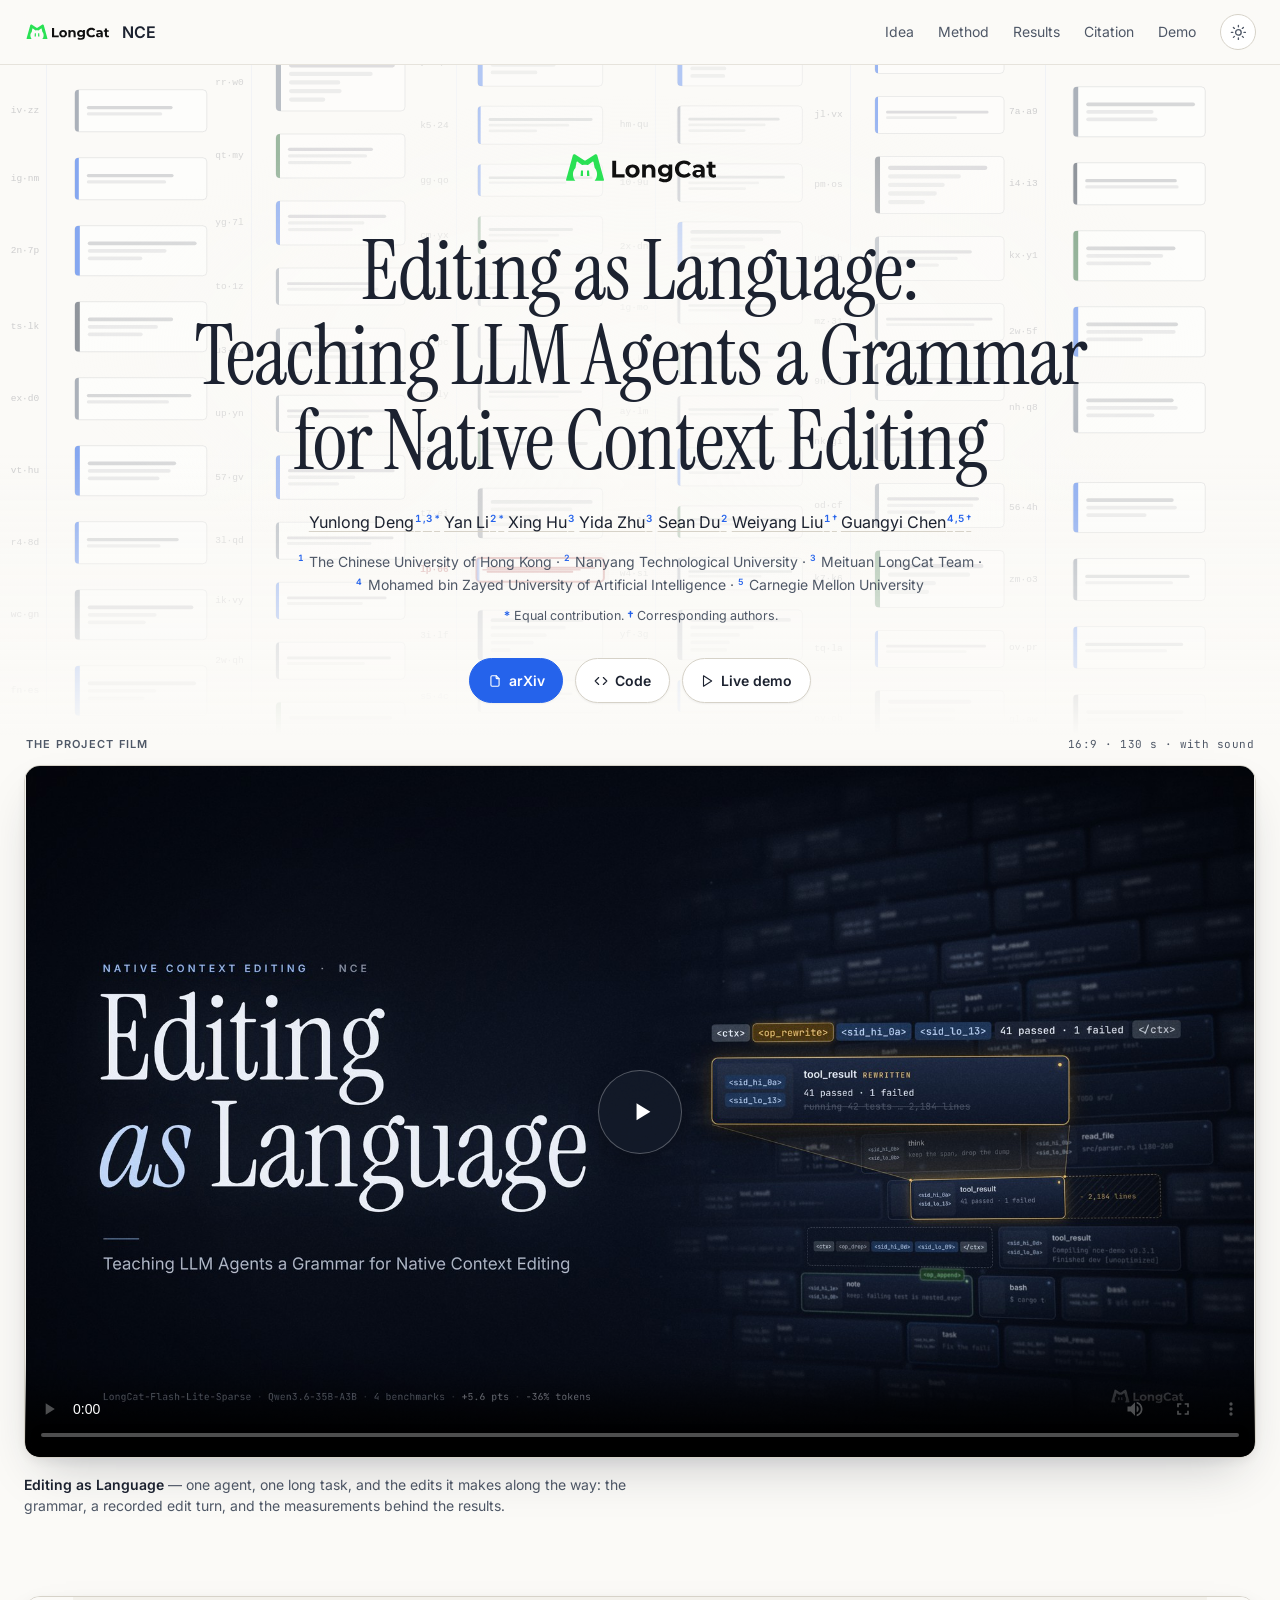
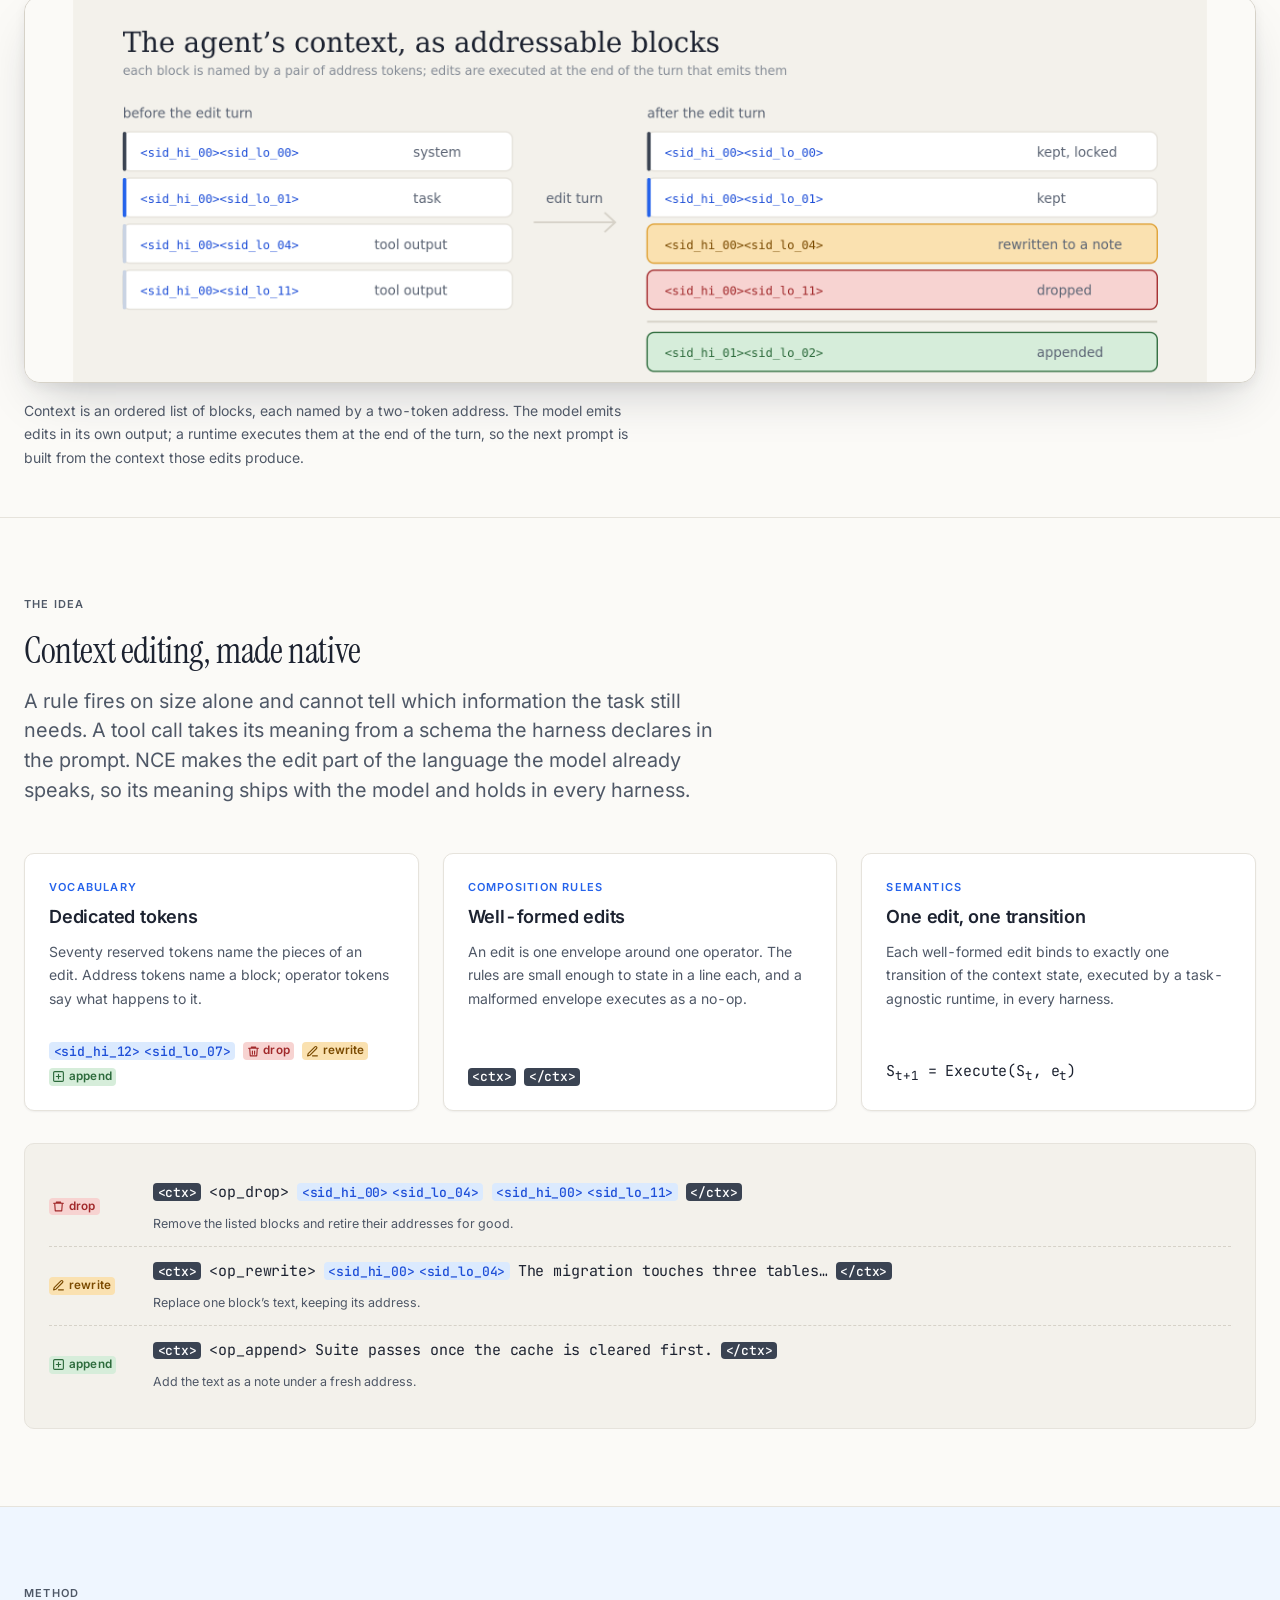
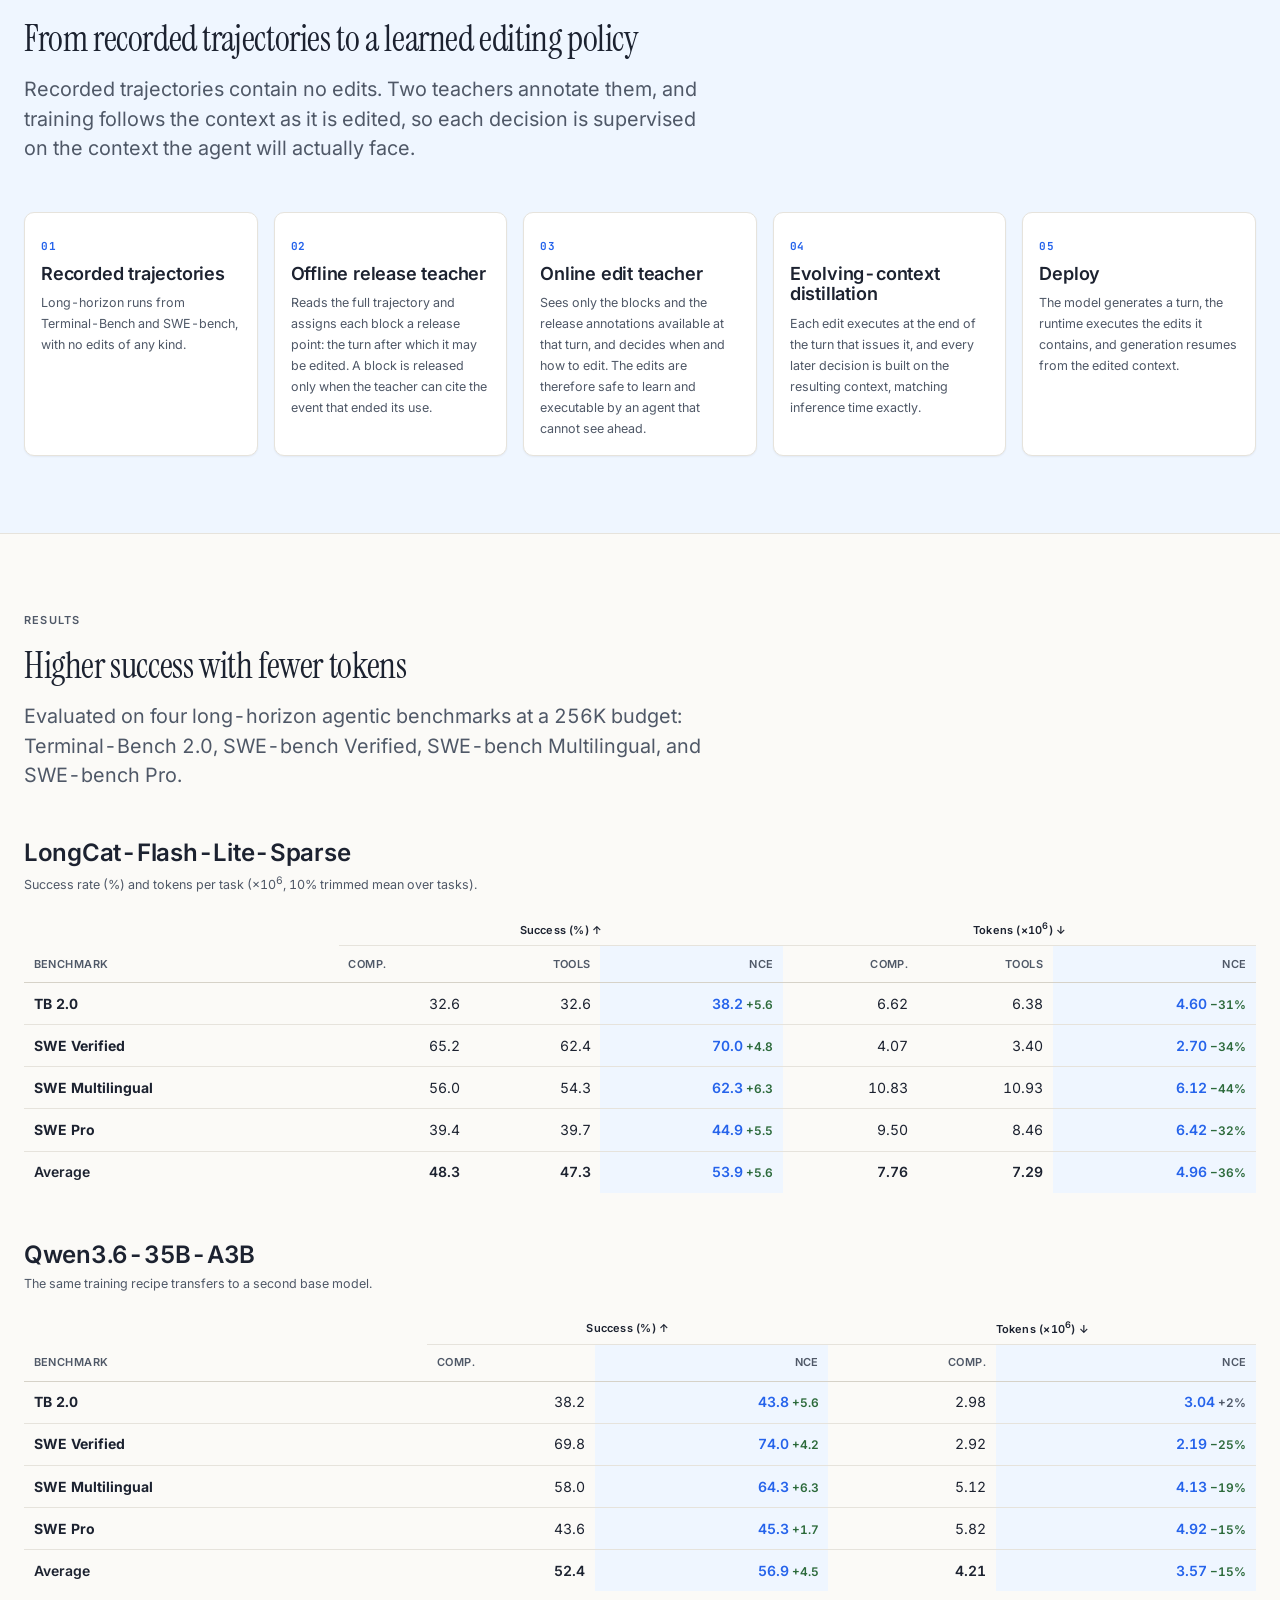
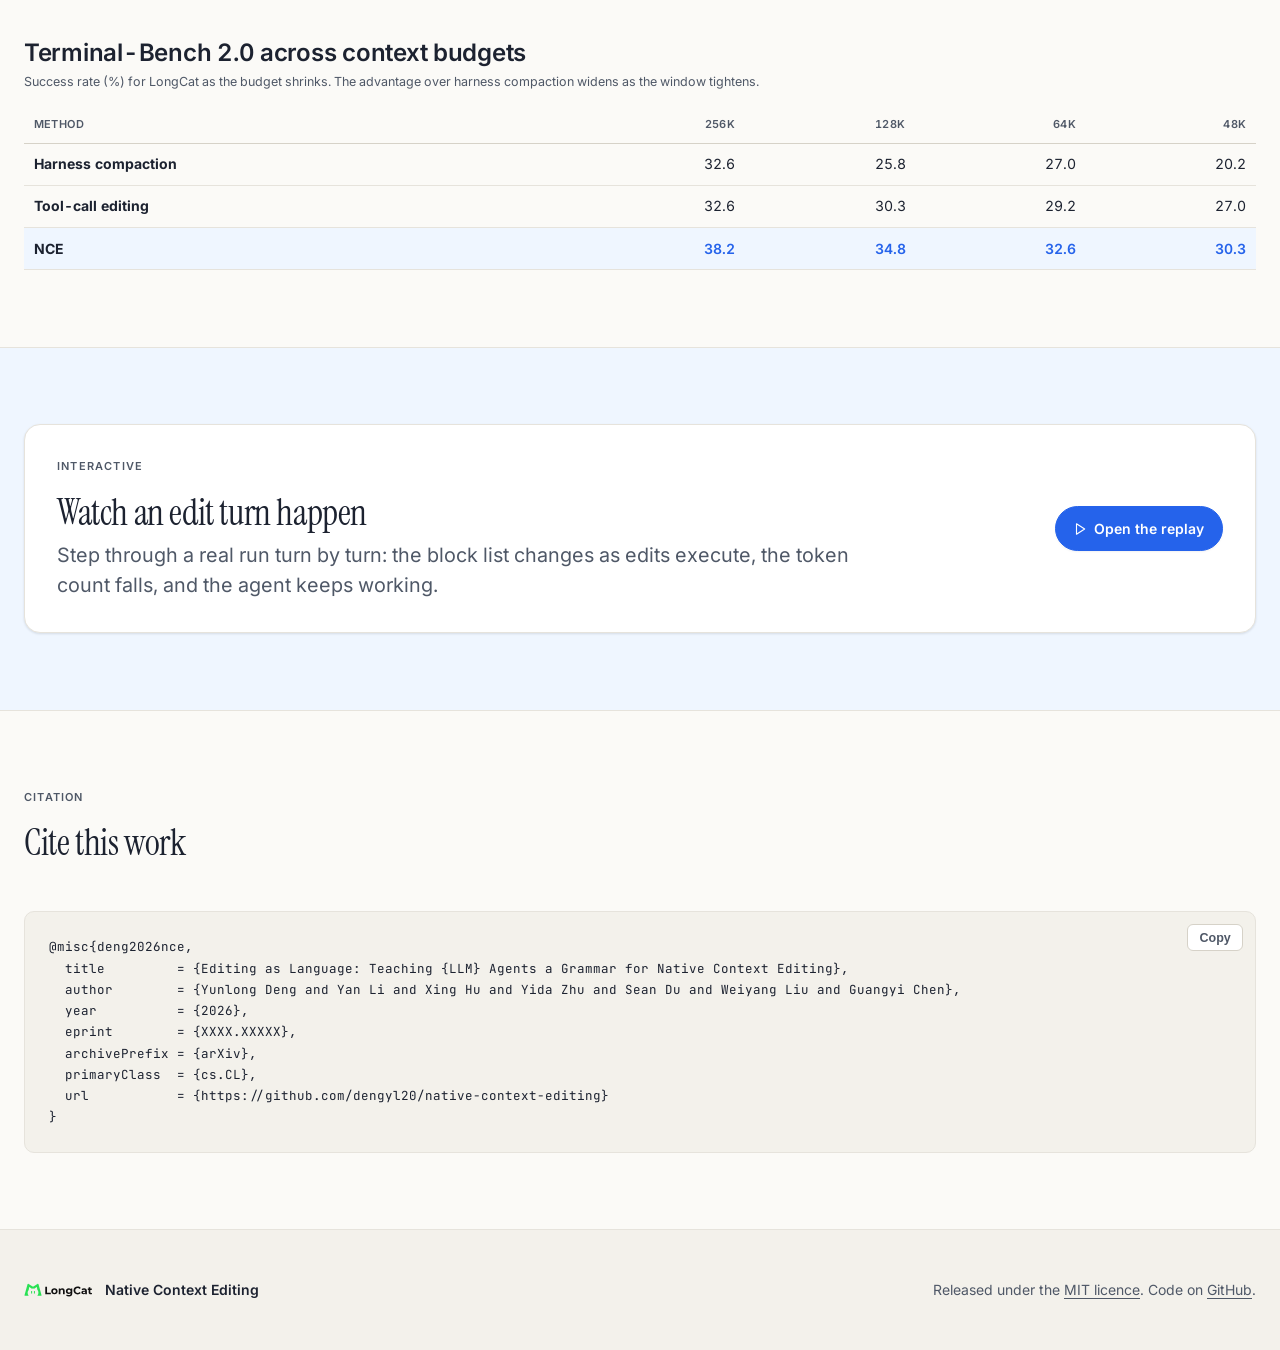
==== docs/index.html @ 2421d17a "NCE: grammar, runtime, examples, and project page Public release accompanying the paper "Editing as " ====
<!doctype html>
<html lang="en">
<head>
<meta charset="utf-8">
<meta name="viewport" content="width=device-width, initial-scale=1">
<title>Native Context Editing — Editing as Language</title>
<meta name="description" content="NCE gives an LLM agent a grammar of dedicated special tokens for editing its own context as it generates, so context management becomes part of the model's own language.">
<!-- Set before first paint so the reveal animations only ever arm when
     scripting is on; with it off the page renders fully visible. -->
<script>document.documentElement.classList.add("js");</script>

<!-- ==========================================================================
     CONFIG — everything a maintainer needs to edit lives in this block.
     Replace the arXiv id and the link constants once the paper is posted.
     ========================================================================== -->
<script>
  window.NCE = {
    title: "Editing as Language: Teaching LLM Agents a Grammar for Native Context Editing",
    // How the title breaks on the page. `title` stays the canonical string for
    // <title> and the citation; these are the display lines, set by hand so the
    // colon lands on its own line and the widest line stays under the shell.
    titleLines: [
      "Editing as Language:",
      "Teaching LLM Agents a Grammar",
      "for Native Context Editing"
    ],
    shortTitle: "Native Context Editing",
    method: "NCE",

    links: {
      paper:   "",                                        // e.g. "paper.pdf" once you host a copy
      arxiv:   "https://arxiv.org/abs/XXXX.XXXXX",        // <-- replace XXXXX.XXXXX
      code:    "https://github.com/dengyl20/native-context-editing",
      demo:    "demo.html",
      video:   "static/videos/nce.mp4?v=3",
      poster:  "static/videos/nce-poster.jpg?v=3"
    },

    authors: [
      { name: "Yunlong Deng", url: "https://openreview.net/profile?id=~Yunlong_Deng1", affil: [1,3], markers: ["*"] },
      { name: "Yan Li",       url: "https://openreview.net/profile?id=~Yan_Li44",      affil: [2],   markers: ["*"] },
      { name: "Xing Hu",      url: "https://openreview.net/profile?id=~Xing_Hu7",      affil: [3],   markers: [] },
      { name: "Yida Zhu",     url: "https://openreview.net/profile?id=~Yida_Zhu1",     affil: [3],   markers: [] },
      { name: "Sean Du",      url: "https://openreview.net/profile?id=~Sean_Du1",      affil: [2],   markers: [] },
      { name: "Weiyang Liu",  url: "https://openreview.net/profile?id=~Weiyang_Liu1",  affil: [1],   markers: ["†"] },
      { name: "Guangyi Chen", url: "https://openreview.net/profile?id=~Guangyi_Chen1", affil: [4,5], markers: ["†"] }
    ],
    affiliations: [
      { n: 1, text: "The Chinese University of Hong Kong" },
      { n: 2, text: "Nanyang Technological University" },
      { n: 3, text: "Meituan LongCat Team" },
      { n: 4, text: "Mohamed bin Zayed University of Artificial Intelligence" },
      { n: 5, text: "Carnegie Mellon University" }
    ],
    notes: [
      { marker: "*", text: "Equal contribution." },
      { marker: "†", text: "Corresponding authors." }
    ]
  };
</script>

<link rel="stylesheet" href="static/fonts.css">
<link rel="stylesheet" href="static/tokens.css">
<link rel="stylesheet" href="static/site.css">
<link rel="stylesheet" href="static/hero/hero-blocks.css">
<link rel="icon" href="static/img/favicon.svg" type="image/svg+xml">
</head>

<body>
<a class="skip-link" href="#main">Skip to content</a>

<!-- ---------------------------------------------------------------- header -->
<header class="site-header">
  <div class="shell site-header__inner">
    <a class="site-header__mark" href="#top">
      <span class="logo logo--header" role="img" aria-label="LongCat"></span>
      <span data-bind="method">NCE</span>
    </a>
    <nav class="site-nav" aria-label="Sections">
      <a href="#idea">Idea</a>
      <a href="#method">Method</a>
      <a href="#results">Results</a>
      <a class="is-optional" href="#citation">Citation</a>
      <a href="demo.html">Demo</a>
      <button class="theme-toggle" id="theme-toggle" type="button" aria-label="Switch colour theme">
        <svg class="icon-sun" viewBox="0 0 24 24" aria-hidden="true"><circle cx="12" cy="12" r="4"/><path d="M12 2v2M12 20v2M4.9 4.9l1.4 1.4M17.7 17.7l1.4 1.4M2 12h2M20 12h2M4.9 19.1l1.4-1.4M17.7 6.3l1.4-1.4"/></svg>
        <svg class="icon-moon" viewBox="0 0 24 24" aria-hidden="true"><path d="M21 12.8A9 9 0 1 1 11.2 3a7 7 0 0 0 9.8 9.8z"/></svg>
      </button>
    </nav>
  </div>
</header>

<main id="main">
<span id="top"></span>

<!-- ------------------------------------------------------------------ hero -->
<section class="hero hero--bg">
  <div class="hero-bg" aria-hidden="true">
    <canvas data-hero-blocks></canvas>
  </div>
  <div class="shell">
    <span class="logo logo--hero" role="img" aria-label="LongCat"></span>
    <h1 class="hero__title" data-bind="title">Editing as Language: Teaching LLM Agents a Grammar for Native Context Editing</h1>

    <p class="hero__authors" id="authors"></p>
    <p class="hero__affil" data-bind="affiliation"></p>
    <p class="hero__notes" id="notes"></p>

    <div class="hero__links">
      <a class="btn btn--primary" data-link="arxiv" data-fallback="paper" href="#">
        <svg viewBox="0 0 24 24" aria-hidden="true"><path d="M14 3v4a1 1 0 0 0 1 1h4"/><path d="M17 21H7a2 2 0 0 1-2-2V5a2 2 0 0 1 2-2h7l5 5v11a2 2 0 0 1-2 2z"/></svg>
        <span data-bind="paper-label">Paper</span>
      </a>
      <a class="btn" data-link="code" href="#">
        <svg viewBox="0 0 24 24" aria-hidden="true"><path d="m16 18 6-6-6-6M8 6l-6 6 6 6"/></svg>
        Code
      </a>
      <a class="btn" data-link="demo" href="#">
        <svg viewBox="0 0 24 24" aria-hidden="true"><polygon points="6 3 20 12 6 21 6 3"/></svg>
        Live demo
      </a>
    </div>
  </div>
</section>

<!-- ------------------------------------------------------------------ film
     The film sits directly under the hero: it is the shortest honest answer
     to "what is this", and the page should not make a reader scroll three
     sections to find it. It carries its own heading for the outline, but the
     visible label stays a compact rail so nothing competes with the hero. -->
<section class="film" id="video">
  <div class="shell">
    <div class="film__rail">
      <span class="eyebrow">The project film</span>
      <span class="film__meta">16:9 &middot; 130&nbsp;s &middot; with sound</span>
    </div>

    <figure class="film__figure">
      <div class="film__stage" id="pv-stage">
        <video id="pv" controls preload="metadata" playsinline
               poster="static/videos/nce-poster.jpg?v=3"
               aria-label="Project film: Editing as Language, 130 seconds, with sound"
               width="1920" height="1080">
          <source src="static/videos/nce.mp4?v=3" type="video/mp4">
          Your browser cannot play this video. It is also available as
          <a href="static/videos/nce.mp4?v=3">an MP4 download</a>.
        </video>
        <button class="film__play" id="pv-play" type="button"
                aria-label="Play the project film">
          <svg viewBox="0 0 24 24" aria-hidden="true"><polygon points="8 4 21 12 8 20 8 4"/></svg>
          <span class="film__play-label">Play the film</span>
        </button>
        <button class="film__sound" id="pv-sound" type="button" hidden>
          <svg viewBox="0 0 24 24" aria-hidden="true"><path d="M11 5 6.5 9H3v6h3.5L11 19V5Z"/><path d="M15.5 8.5a5 5 0 0 1 0 7" fill="none" stroke="currentColor" stroke-width="1.8" stroke-linecap="round"/></svg>
          Sound on
        </button>
        <div class="film__fallback" id="pv-fallback" hidden>
          The overview video is not bundled in this build.
        </div>
      </div>
      <figcaption class="film__caption">
        <h2 class="sr-only">The project film</h2>
        <p class="film__lede">
          <span class="film__title">Editing as Language</span> &mdash; one agent, one long task,
          and the edits it makes along the way: the grammar, a recorded edit turn, and the
          measurements behind the results.
        </p>
      </figcaption>
    </figure>
  </div>
</section>

<!-- -------------------------------------------------------------- teaser -->
<section class="section section--teaser" id="teaser">
  <div class="shell">
    <figure class="teaser reveal">
      <div class="teaser__frame">
        <!-- static/img/teaser.svg is the same figure as vector, and stands in
             automatically if the raster is ever missing. -->
        <img src="static/img/teaser.png"
             alt="Before an edit turn, four addressable context blocks: system, task, and two tool outputs. After the turn, one block is rewritten to a note, one is dropped, the first two are kept, and a new note is appended."
             width="2560" height="800" id="teaser-img">
        <img src="static/img/teaser.svg" alt="" width="1280" height="434" id="teaser-svg" hidden>
      </div>
      <figcaption>
        Context is an ordered list of blocks, each named by a two-token address. The model emits
        edits in its own output; a runtime executes them at the end of the turn, so the next
        prompt is built from the context those edits produce.
      </figcaption>
    </figure>
  </div>
</section>

<!-- ------------------------------------------------------------------ idea -->
<section class="section" id="idea">
  <div class="shell">
    <div class="section__head reveal">
      <p class="eyebrow">The idea</p>
      <h2>Context editing, made native</h2>
      <p class="lead">
        A rule fires on size alone and cannot tell which information the task still needs. A tool
        call takes its meaning from a schema the harness declares in the prompt. NCE makes the
        edit part of the language the model already speaks, so its meaning ships with the model
        and holds in every harness.
      </p>
    </div>

    <div class="pillars reveal">
      <article class="pillar">
        <span class="pillar__label">Vocabulary</span>
        <h3>Dedicated tokens</h3>
        <p>Seventy reserved tokens name the pieces of an edit. Address tokens name a block;
           operator tokens say what happens to it.</p>
        <div class="chips chips--stack">
          <span class="chip chip--addr"><span class="chip-token">&lt;sid_hi_12&gt;</span><span class="chip-token">&lt;sid_lo_07&gt;</span></span>
          <span class="chip chip--op chip--drop"><svg class="chip-icon" viewBox="0 0 24 24" aria-hidden="true"><path d="M3 6h18M8 6V4h8v2M19 6l-1 14H6L5 6"/><path d="M10 11v6M14 11v6"/></svg><span class="chip-label">drop</span></span>
          <span class="chip chip--op chip--rewrite"><svg class="chip-icon" viewBox="0 0 24 24" aria-hidden="true"><path d="M12 20h9"/><path d="M16.5 3.5a2.1 2.1 0 0 1 3 3L7 19l-4 1 1-4Z"/></svg><span class="chip-label">rewrite</span></span>
          <span class="chip chip--op chip--append"><svg class="chip-icon" viewBox="0 0 24 24" aria-hidden="true"><rect x="3" y="3" width="18" height="18" rx="2"/><path d="M12 8v8M8 12h8"/></svg><span class="chip-label">append</span></span>
        </div>
      </article>

      <article class="pillar">
        <span class="pillar__label">Composition rules</span>
        <h3>Well-formed edits</h3>
        <p>An edit is one envelope around one operator. The rules are small enough to state in a
           line each, and a malformed envelope executes as a no-op.</p>
        <div class="chips chips--stack">
          <span class="chip chip--env"><span class="chip-token">&lt;ctx&gt;</span></span>
          <span class="chip chip--env"><span class="chip-token">&lt;/ctx&gt;</span></span>
        </div>
      </article>

      <article class="pillar">
        <span class="pillar__label">Semantics</span>
        <h3>One edit, one transition</h3>
        <p>Each well-formed edit binds to exactly one transition of the context state, executed by
           a task-agnostic runtime, in every harness.</p>
        <div class="chips chips--stack">
          <span class="mono">S<sub>t+1</sub> = Execute(S<sub>t</sub>, e<sub>t</sub>)</span>
        </div>
      </article>
    </div>

    <div class="grammar reveal">
      <div class="grammar__row">
        <span class="chip chip--op chip--drop grammar__op"><svg class="chip-icon" viewBox="0 0 24 24" aria-hidden="true"><path d="M3 6h18M8 6V4h8v2M19 6l-1 14H6L5 6"/></svg><span class="chip-label">drop</span></span>
        <span class="grammar__form">
          <span class="chip chip--env"><span class="chip-token">&lt;ctx&gt;</span></span>
          <span class="mono">&lt;op_drop&gt;</span>
          <span class="chip chip--addr"><span class="chip-token">&lt;sid_hi_00&gt;</span><span class="chip-token">&lt;sid_lo_04&gt;</span></span>
          <span class="chip chip--addr"><span class="chip-token">&lt;sid_hi_00&gt;</span><span class="chip-token">&lt;sid_lo_11&gt;</span></span>
          <span class="chip chip--env"><span class="chip-token">&lt;/ctx&gt;</span></span>
          <span class="grammar__note">Remove the listed blocks and retire their addresses for good.</span>
        </span>
      </div>
      <div class="grammar__row">
        <span class="chip chip--op chip--rewrite grammar__op"><svg class="chip-icon" viewBox="0 0 24 24" aria-hidden="true"><path d="M12 20h9"/><path d="M16.5 3.5a2.1 2.1 0 0 1 3 3L7 19l-4 1 1-4Z"/></svg><span class="chip-label">rewrite</span></span>
        <span class="grammar__form">
          <span class="chip chip--env"><span class="chip-token">&lt;ctx&gt;</span></span>
          <span class="mono">&lt;op_rewrite&gt;</span>
          <span class="chip chip--addr"><span class="chip-token">&lt;sid_hi_00&gt;</span><span class="chip-token">&lt;sid_lo_04&gt;</span></span>
          <span class="mono">The migration touches three tables&#8230;</span>
          <span class="chip chip--env"><span class="chip-token">&lt;/ctx&gt;</span></span>
          <span class="grammar__note">Replace one block&#8217;s text, keeping its address.</span>
        </span>
      </div>
      <div class="grammar__row">
        <span class="chip chip--op chip--append grammar__op"><svg class="chip-icon" viewBox="0 0 24 24" aria-hidden="true"><rect x="3" y="3" width="18" height="18" rx="2"/><path d="M12 8v8M8 12h8"/></svg><span class="chip-label">append</span></span>
        <span class="grammar__form">
          <span class="chip chip--env"><span class="chip-token">&lt;ctx&gt;</span></span>
          <span class="mono">&lt;op_append&gt;</span>
          <span class="mono">Suite passes once the cache is cleared first.</span>
          <span class="chip chip--env"><span class="chip-token">&lt;/ctx&gt;</span></span>
          <span class="grammar__note">Add the text as a note under a fresh address.</span>
        </span>
      </div>
    </div>
  </div>
</section>

<!-- ---------------------------------------------------------------- method -->
<section class="section section--tint" id="method">
  <div class="shell">
    <div class="section__head reveal">
      <p class="eyebrow">Method</p>
      <h2>From recorded trajectories to a learned editing policy</h2>
      <p class="lead">
        Recorded trajectories contain no edits. Two teachers annotate them, and training follows
        the context as it is edited, so each decision is supervised on the context the agent will
        actually face.
      </p>
    </div>

    <div class="pipeline reveal">
      <article class="step">
        <h3>Recorded trajectories</h3>
        <p>Long-horizon runs from Terminal-Bench and SWE-bench, with no edits of any kind.</p>
      </article>
      <article class="step">
        <h3>Offline release teacher</h3>
        <p>Reads the full trajectory and assigns each block a release point: the turn after which
           it may be edited. A block is released only when the teacher can cite the event that
           ended its use.</p>
      </article>
      <article class="step">
        <h3>Online edit teacher</h3>
        <p>Sees only the blocks and the release annotations available at that turn, and decides
           when and how to edit. The edits are therefore safe to learn and executable by an agent
           that cannot see ahead.</p>
      </article>
      <article class="step">
        <h3>Evolving-context distillation</h3>
        <p>Each edit executes at the end of the turn that issues it, and every later decision is
           built on the resulting context, matching inference time exactly.</p>
      </article>
      <article class="step">
        <h3>Deploy</h3>
        <p>The model generates a turn, the runtime executes the edits it contains, and generation
           resumes from the edited context.</p>
      </article>
    </div>
  </div>
</section>

<!-- --------------------------------------------------------------- results -->
<section class="section" id="results">
  <div class="shell">
    <div class="section__head reveal">
      <p class="eyebrow">Results</p>
      <h2>Higher success with fewer tokens</h2>
      <p class="lead">
        Evaluated on four long-horizon agentic benchmarks at a 256K budget: Terminal-Bench 2.0,
        SWE-bench Verified, SWE-bench Multilingual, and SWE-bench Pro.
      </p>
    </div>

    <div class="tables reveal">
      <div class="table-block">
        <h3>LongCat-Flash-Lite-Sparse</h3>
        <p class="caption">Success rate (%) and tokens per task (&times;10<sup>6</sup>, 10% trimmed mean over tasks).</p>
        <div class="table-scroll">
          <table class="data-table">
            <caption class="sr-only">LongCat-Flash-Lite-Sparse results at 256K</caption>
            <thead>
              <tr>
                <th scope="col" rowspan="2">Benchmark</th>
                <th scope="colgroup" colspan="3">Success (%) &uarr;</th>
                <th scope="colgroup" colspan="3">Tokens (&times;10<sup>6</sup>) &darr;</th>
              </tr>
              <tr>
                <th scope="col">Comp.</th><th scope="col">Tools</th><th scope="col" class="is-nce">NCE</th>
                <th scope="col">Comp.</th><th scope="col">Tools</th><th scope="col" class="is-nce">NCE</th>
              </tr>
            </thead>
            <tbody>
              <tr><th scope="row">TB 2.0</th><td>32.6</td><td>32.6</td><td class="is-nce is-nce-cell">38.2<span class="delta">+5.6</span></td><td>6.62</td><td>6.38</td><td class="is-nce is-nce-cell">4.60<span class="delta">&minus;31%</span></td></tr>
              <tr><th scope="row">SWE Verified</th><td>65.2</td><td>62.4</td><td class="is-nce is-nce-cell">70.0<span class="delta">+4.8</span></td><td>4.07</td><td>3.40</td><td class="is-nce is-nce-cell">2.70<span class="delta">&minus;34%</span></td></tr>
              <tr><th scope="row">SWE Multilingual</th><td>56.0</td><td>54.3</td><td class="is-nce is-nce-cell">62.3<span class="delta">+6.3</span></td><td>10.83</td><td>10.93</td><td class="is-nce is-nce-cell">6.12<span class="delta">&minus;44%</span></td></tr>
              <tr><th scope="row">SWE Pro</th><td>39.4</td><td>39.7</td><td class="is-nce is-nce-cell">44.9<span class="delta">+5.5</span></td><td>9.50</td><td>8.46</td><td class="is-nce is-nce-cell">6.42<span class="delta">&minus;32%</span></td></tr>
            </tbody>
            <tfoot>
              <tr><th scope="row">Average</th><td>48.3</td><td>47.3</td><td class="is-nce is-nce-cell">53.9<span class="delta">+5.6</span></td><td>7.76</td><td>7.29</td><td class="is-nce is-nce-cell">4.96<span class="delta">&minus;36%</span></td></tr>
            </tfoot>
          </table>
        </div>
      </div>

      <div class="table-block">
        <h3>Qwen3.6-35B-A3B</h3>
        <p class="caption">The same training recipe transfers to a second base model.</p>
        <div class="table-scroll">
          <table class="data-table">
            <caption class="sr-only">Qwen3.6-35B-A3B results at 256K</caption>
            <thead>
              <tr>
                <th scope="col" rowspan="2">Benchmark</th>
                <th scope="colgroup" colspan="2">Success (%) &uarr;</th>
                <th scope="colgroup" colspan="2">Tokens (&times;10<sup>6</sup>) &darr;</th>
              </tr>
              <tr>
                <th scope="col">Comp.</th><th scope="col" class="is-nce">NCE</th>
                <th scope="col">Comp.</th><th scope="col" class="is-nce">NCE</th>
              </tr>
            </thead>
            <tbody>
              <tr><th scope="row">TB 2.0</th><td>38.2</td><td class="is-nce is-nce-cell">43.8<span class="delta">+5.6</span></td><td>2.98</td><td class="is-nce is-nce-cell">3.04<span class="delta delta--flat">+2%</span></td></tr>
              <tr><th scope="row">SWE Verified</th><td>69.8</td><td class="is-nce is-nce-cell">74.0<span class="delta">+4.2</span></td><td>2.92</td><td class="is-nce is-nce-cell">2.19<span class="delta">&minus;25%</span></td></tr>
              <tr><th scope="row">SWE Multilingual</th><td>58.0</td><td class="is-nce is-nce-cell">64.3<span class="delta">+6.3</span></td><td>5.12</td><td class="is-nce is-nce-cell">4.13<span class="delta">&minus;19%</span></td></tr>
              <tr><th scope="row">SWE Pro</th><td>43.6</td><td class="is-nce is-nce-cell">45.3<span class="delta">+1.7</span></td><td>5.82</td><td class="is-nce is-nce-cell">4.92<span class="delta">&minus;15%</span></td></tr>
            </tbody>
            <tfoot>
              <tr><th scope="row">Average</th><td>52.4</td><td class="is-nce is-nce-cell">56.9<span class="delta">+4.5</span></td><td>4.21</td><td class="is-nce is-nce-cell">3.57<span class="delta">&minus;15%</span></td></tr>
            </tfoot>
          </table>
        </div>
      </div>

      <div class="table-block">
        <h3>Terminal-Bench 2.0 across context budgets</h3>
        <p class="caption">Success rate (%) for LongCat as the budget shrinks. The advantage over
          harness compaction widens as the window tightens.</p>
        <div class="table-scroll">
          <table class="data-table">
            <caption class="sr-only">Terminal-Bench 2.0 success rate by budget</caption>
            <thead>
              <tr>
                <th scope="col">Method</th>
                <th scope="col">256K</th><th scope="col">128K</th><th scope="col">64K</th><th scope="col">48K</th>
              </tr>
            </thead>
            <tbody>
              <tr><th scope="row">Harness compaction</th><td>32.6</td><td>25.8</td><td>27.0</td><td>20.2</td></tr>
              <tr><th scope="row">Tool-call editing</th><td>32.6</td><td>30.3</td><td>29.2</td><td>27.0</td></tr>
              <tr class="is-nce"><th scope="row">NCE</th><td class="is-nce-cell">38.2</td><td class="is-nce-cell">34.8</td><td class="is-nce-cell">32.6</td><td class="is-nce-cell">30.3</td></tr>
            </tbody>
          </table>
        </div>
      </div>
    </div>
  </div>
</section>

<!-- ------------------------------------------------------------------ demo -->
<section class="section section--tint" id="demo">
  <div class="shell">
    <div class="cta-card reveal">
      <div>
        <p class="eyebrow">Interactive</p>
        <h2 style="margin-bottom:var(--space-2)">Watch an edit turn happen</h2>
        <p class="lead" style="margin-bottom:0">
          Step through a real run turn by turn: the block list changes as edits execute, the
          token count falls, and the agent keeps working.
        </p>
      </div>
      <a class="btn btn--primary" href="demo.html">
        <svg viewBox="0 0 24 24" aria-hidden="true"><polygon points="6 3 20 12 6 21 6 3"/></svg>
        Open the replay
      </a>
    </div>
  </div>
</section>

<!-- -------------------------------------------------------------- citation -->
<section class="section" id="citation">
  <div class="shell">
    <div class="section__head reveal">
      <p class="eyebrow">Citation</p>
      <h2>Cite this work</h2>
    </div>
    <div class="citation reveal">
      <button class="copy-btn" id="copy-cite" type="button">Copy</button>
      <pre id="bibtex">@misc{deng2026nce,
  title         = {Editing as Language: Teaching {LLM} Agents a Grammar for Native Context Editing},
  author        = {Yunlong Deng and Yan Li and Xing Hu and Yida Zhu and Sean Du and Weiyang Liu and Guangyi Chen},
  year          = {2026},
  eprint        = {XXXX.XXXXX},
  archivePrefix = {arXiv},
  primaryClass  = {cs.CL},
  url           = {https://github.com/dengyl20/native-context-editing}
}</pre>
    </div>
  </div>
</section>
</main>

<!-- ---------------------------------------------------------------- footer -->
<footer class="site-footer">
  <div class="shell site-footer__inner">
    <div class="site-footer__mark">
      <span class="logo logo--footer" role="img" aria-label="LongCat"></span>
      <span class="site-footer__method">Native Context Editing</span>
    </div>
    <p class="site-footer__legal">
      Released under the <a href="https://github.com/dengyl20/native-context-editing/blob/main/LICENSE">MIT licence</a>.
      Code on <a href="https://github.com/dengyl20/native-context-editing">GitHub</a>.
    </p>
  </div>
</footer>

<script>
/* Minimal, dependency-free behaviour. Progressive: the page reads fine with JS off. */
(function () {
  "use strict";

  // ---- bind config into the DOM -------------------------------------------
  var C = window.NCE || {};

  function setText(sel, text) {
    document.querySelectorAll('[data-bind="' + sel + '"]').forEach(function (el) {
      el.textContent = text;
    });
  }
  if (C.title) {
    // The display lines are set by hand in CONFIG.titleLines; the canonical
    // title still goes to <title>. Fall back to the colon break if a maintainer
    // only edits `title`.
    var el = document.querySelector('[data-bind="title"]');
    if (el) {
      var lines = C.titleLines && C.titleLines.length
        ? C.titleLines
        : (function (t) {
            var at = t.indexOf(": ");
            return at > -1 ? [t.slice(0, at + 1), t.slice(at + 2)] : [t];
          })(C.title);
      el.textContent = "";
      lines.forEach(function (line, i) {
        el.appendChild(document.createTextNode(line));
        if (i < lines.length - 1) {
          // The space matters only where the <br> is hidden (phone widths,
          // see .hero__title br); at the end of a rendered line it collapses.
          el.appendChild(document.createTextNode(" "));
          el.appendChild(document.createElement("br"));
        }
      });
    }
    document.title = C.title;
  }
  setText("method", C.method || "NCE");
  // affiliations — the numbered institution line under the author list
  var affil = document.querySelector('[data-bind="affiliation"]');
  if (affil) {
    if (C.affiliations && C.affiliations.length) {
      C.affiliations.forEach(function (a, i) {
        if (i) affil.appendChild(document.createTextNode(" \u00b7 "));
        // One institution wraps as a unit; only the separators break lines.
        var part = document.createElement("span");
        part.className = "affil-item";
        var n = document.createElement("sup");
        n.className = "affil-mark";
        n.textContent = a.n;
        part.appendChild(n);
        part.appendChild(document.createTextNode(" " + a.text));
        affil.appendChild(part);
      });
      affil.classList.add("hero__affil--list");
    } else {
      setText("affiliation", C.affiliation || "");
    }
  }

  // authors
  var authors = document.getElementById("authors");
  if (authors && C.authors) {
    C.authors.forEach(function (a, i) {
      if (i) authors.appendChild(document.createTextNode("  "));
      var link = document.createElement("a");
      link.className = "hero__author";
      link.href = a.url;
      link.textContent = a.name;
      // Numbers name the affiliations, as on the paper's title page; the
      // symbols carry the equal-contribution and corresponding-author notes.
      (a.affil || []).forEach(function (n, k) {
        var s = document.createElement("sup");
        s.className = "affil-mark";
        s.textContent = (k ? "," : "") + n;
        link.appendChild(s);
      });
      (a.markers || []).forEach(function (m) {
        var s = document.createElement("sup");
        s.textContent = m;
        link.appendChild(s);
      });
      authors.appendChild(link);
    });
  }

  // notes under the author list
  var notes = document.getElementById("notes");
  if (notes && C.notes) {
    C.notes.forEach(function (n, i) {
      if (i) notes.appendChild(document.createTextNode("  "));
      var m = document.createElement("span");
      m.className = "marker";
      m.textContent = n.marker;
      notes.appendChild(m);
      notes.appendChild(document.createTextNode(" " + n.text));
    });
  }

  // links — data-link names a key in NCE.links; data-fallback names a second
  // key to try before the button is dropped from the page.
  var L = C.links || {};
  document.querySelectorAll("[data-link]").forEach(function (el) {
    var url = L[el.getAttribute("data-link")] || L[el.getAttribute("data-fallback")];
    if (url) { el.setAttribute("href", url); }
    else { el.setAttribute("hidden", ""); }
  });
  // label the primary button for where it actually points
  if (L.arxiv) { setText("paper-label", "arXiv"); }

  // ---- teaser: swap the raster figure for the vector one if it is missing --
  var img = document.getElementById("teaser-img");
  var alt = document.getElementById("teaser-svg");
  if (img && alt) {
    var test = new Image();
    test.onerror = function () { img.hidden = true; alt.hidden = false; };
    test.src = img.getAttribute("src");
  }

  // ---- video: fall back cleanly if the file is not bundled -----------------
  var v = document.getElementById("pv");
  var fb = document.getElementById("pv-fallback");
  // Only a real decode failure counts. A network error on the <source> also
  // fires when the browser aborts a fetch it no longer needs (a seek, or a
  // server without range support), and reporting that as "not bundled" hides
  // a film that is in fact there.
  function filmFailed() {
    var dead = v.error !== null || v.networkState === v.NETWORK_NO_SOURCE;
    if (dead) { v.hidden = true; fb.hidden = false; }
    return dead;
  }
  if (v && fb) {
    v.addEventListener("error", filmFailed);
    v.addEventListener("stalled", function () { window.setTimeout(filmFailed, 20000); });
  }

  // ---- film: the poster doubles as a play button ---------------------------
  // It is a convenience over the native control bar, never a replacement: the
  // <video> keeps its controls, so playback is reachable with JS off and with
  // the keyboard. With JS on the overlay hides once playback starts.
  var play = document.getElementById("pv-play");
  var stage = document.getElementById("pv-stage");
  if (v && play && stage) {
    play.addEventListener("click", function () {
      var p = v.play();
      if (p && p.catch) { p.catch(function () {}); }  // autoplay refusal: control bar still works
    });
    v.addEventListener("play", function () { stage.classList.add("is-playing"); });
    v.addEventListener("ended", function () { stage.classList.remove("is-playing"); });

    // Arriving with #video — the film link in the README and in the paper —
    // means the reader has already asked to watch. Start it, and if the
    // browser declines to autoplay, pulse the play button instead of leaving
    // a still frame with no cue.
    var sound = document.getElementById("pv-sound");
    if (sound) {
      sound.addEventListener("click", function () {
        v.muted = false;
        sound.hidden = true;
        var p = v.play();
        if (p && p.catch) { p.catch(function () {}); }
      });
    }

    if (location.hash === "#video") {
      var go = function () {
        var p = v.play();
        if (p && p.catch) {
          p.catch(function () {
            // Browsers allow autoplay only when muted. Start silently and offer
            // the sound as one tap, rather than a still frame and no cue.
            v.muted = true;
            var q = v.play();
            if (q && q.catch) {
              q.catch(function () { play.classList.add("is-cued"); });
            }
            if (sound) { sound.hidden = false; }
          });
        }
      };
      if (v.readyState >= 3 || v.preload !== "none") { go(); }
      else { v.addEventListener("loadeddata", go, { once: true }); }
    }
  }

  // ---- theme toggle, remembered ------------------------------------------
  var root = document.documentElement;
  var stored = null;
  try { stored = localStorage.getItem("nce-theme"); } catch (e) { stored = null; }
  if (stored === "dark" || stored === "light") root.setAttribute("data-theme", stored);

  var toggle = document.getElementById("theme-toggle");
  if (toggle) {
    toggle.addEventListener("click", function () {
      var isDark = root.getAttribute("data-theme") === "dark" ||
        (!root.getAttribute("data-theme") &&
          window.matchMedia("(prefers-color-scheme: dark)").matches);
      var next = isDark ? "light" : "dark";
      root.setAttribute("data-theme", next);
      try { localStorage.setItem("nce-theme", next); } catch (e) {}
    });
  }

  // ---- copy the BibTeX ----------------------------------------------------
  var copy = document.getElementById("copy-cite");
  if (copy && navigator.clipboard) {
    copy.addEventListener("click", function () {
      var text = document.getElementById("bibtex").textContent;
      navigator.clipboard.writeText(text).then(function () {
        copy.textContent = "Copied";
        copy.classList.add("is-copied");
        setTimeout(function () {
          copy.textContent = "Copy";
          copy.classList.remove("is-copied");
        }, 1600);
      });
    });
  } else if (copy) {
    copy.hidden = true;
  }

  // ---- scroll reveal ------------------------------------------------------
  var items = document.querySelectorAll(".reveal");
  if ("IntersectionObserver" in window && items.length) {
    var io = new IntersectionObserver(function (entries) {
      entries.forEach(function (e) {
        if (e.isIntersecting) {
          e.target.classList.add("is-visible");
          io.unobserve(e.target);
        }
      });
    }, { rootMargin: "0px 0px -12% 0px", threshold: 0.08 });
    items.forEach(function (el) { io.observe(el); });
  } else {
    items.forEach(function (el) { el.classList.add("is-visible"); });
  }
})();
</script>
<script src="static/hero/hero-blocks.js" defer></script>
</body>
</html>
---- docs/static/fonts.css ----
/* ==========================================================================
   NCE — self-hosted webfonts
   All three families are SIL Open Font License 1.1. License texts sit next to
   this file as OFL-*.txt; file-by-file provenance is in SOURCES.md.
   No CDN, no remote fonts, no runtime network calls.

   Font stack (STYLE.md):
     Instrument Serif  — display headings
     Inter             — body / UI, tabular figures
     JetBrains Mono    — token chips, code, addresses

   Two subsets per face, split by unicode-range, so a page that only renders
   ASCII never pays for the Latin-Extended bytes.
   ========================================================================== */

/* --------------------------------------------------------------------------
   Instrument Serif — display
   400 regular + 400 italic. Static cut, downloaded from google/fonts
   (ofl/instrumentserif), shipped as woff2.
   -------------------------------------------------------------------------- */
@font-face {
  font-family: "Instrument Serif";
  font-style: normal;
  font-weight: 400;
  font-display: swap;
  src: url("fonts/files/instrument-serif-latin-400-normal.woff2") format("woff2");
  unicode-range: U+0000-00FF, U+0131, U+0152-0153, U+02BB-02BC, U+02C6, U+02DA,
                 U+02DC, U+0304, U+0308, U+0329, U+2000-206F, U+20AC, U+2122,
                 U+2191, U+2193, U+2212, U+2215, U+FEFF, U+FFFD;
}
@font-face {
  font-family: "Instrument Serif";
  font-style: normal;
  font-weight: 400;
  font-display: swap;
  src: url("fonts/files/instrument-serif-latin-ext-400-normal.woff2") format("woff2");
  unicode-range: U+0100-02BA, U+02BD-02C5, U+02C7-02CC, U+02CE-02D7, U+02DD-02FF,
                 U+0304, U+0308, U+0329, U+1D00-1DBF, U+1E00-1E9F, U+1EF2-1EFF,
                 U+2020, U+20A0-20AB, U+20AD-20C0, U+2113, U+2C60-2C7F, U+A720-A7FF;
}
@font-face {
  font-family: "Instrument Serif";
  font-style: italic;
  font-weight: 400;
  font-display: swap;
  src: url("fonts/files/instrument-serif-latin-400-italic.woff2") format("woff2");
  unicode-range: U+0000-00FF, U+0131, U+0152-0153, U+02BB-02BC, U+02C6, U+02DA,
                 U+02DC, U+0304, U+0308, U+0329, U+2000-206F, U+20AC, U+2122,
                 U+2191, U+2193, U+2212, U+2215, U+FEFF, U+FFFD;
}
@font-face {
  font-family: "Instrument Serif";
  font-style: italic;
  font-weight: 400;
  font-display: swap;
  src: url("fonts/files/instrument-serif-latin-ext-400-italic.woff2") format("woff2");
  unicode-range: U+0100-02BA, U+02BD-02C5, U+02C7-02CC, U+02CE-02D7, U+02DD-02FF,
                 U+0304, U+0308, U+0329, U+1D00-1DBF, U+1E00-1E9F, U+1EF2-1EFF,
                 U+2020, U+20A0-20AB, U+20AD-20C0, U+2113, U+2C60-2C7F, U+A720-A7FF;
}

/* --------------------------------------------------------------------------
   Inter — body / UI.  400 500 600 700 800.
   Web files are the @fontsource woff2 subsets. The matching TTFs used by the
   video renderer live in nce-pv/fonts/.
   -------------------------------------------------------------------------- */
@font-face {
  font-family: "Inter";
  font-style: normal; font-weight: 400; font-display: swap;
  src: url("fonts/files/inter-latin-400-normal.woff2") format("woff2");
  unicode-range: U+0000-00FF, U+0131, U+0152-0153, U+02BB-02BC, U+02C6, U+02DA, U+02DC, U+0304, U+0308, U+0329, U+2000-206F, U+20AC, U+2122, U+2191, U+2193, U+2212, U+2215, U+FEFF, U+FFFD;
}
@font-face {
  font-family: "Inter";
  font-style: normal; font-weight: 400; font-display: swap;
  src: url("fonts/files/inter-latin-ext-400-normal.woff2") format("woff2");
  unicode-range: U+0100-02BA, U+02BD-02C5, U+02C7-02CC, U+02CE-02D7, U+02DD-02FF, U+0304, U+0308, U+0329, U+1D00-1DBF, U+1E00-1E9F, U+1EF2-1EFF, U+2020, U+20A0-20AB, U+20AD-20C0, U+2113, U+2C60-2C7F, U+A720-A7FF;
}
@font-face {
  font-family: "Inter";
  font-style: normal; font-weight: 500; font-display: swap;
  src: url("fonts/files/inter-latin-500-normal.woff2") format("woff2");
  unicode-range: U+0000-00FF, U+0131, U+0152-0153, U+02BB-02BC, U+02C6, U+02DA, U+02DC, U+0304, U+0308, U+0329, U+2000-206F, U+20AC, U+2122, U+2191, U+2193, U+2212, U+2215, U+FEFF, U+FFFD;
}
@font-face {
  font-family: "Inter";
  font-style: normal; font-weight: 500; font-display: swap;
  src: url("fonts/files/inter-latin-ext-500-normal.woff2") format("woff2");
  unicode-range: U+0100-02BA, U+02BD-02C5, U+02C7-02CC, U+02CE-02D7, U+02DD-02FF, U+0304, U+0308, U+0329, U+1D00-1DBF, U+1E00-1E9F, U+1EF2-1EFF, U+2020, U+20A0-20AB, U+20AD-20C0, U+2113, U+2C60-2C7F, U+A720-A7FF;
}
@font-face {
  font-family: "Inter";
  font-style: normal; font-weight: 600; font-display: swap;
  src: url("fonts/files/inter-latin-600-normal.woff2") format("woff2");
  unicode-range: U+0000-00FF, U+0131, U+0152-0153, U+02BB-02BC, U+02C6, U+02DA, U+02DC, U+0304, U+0308, U+0329, U+2000-206F, U+20AC, U+2122, U+2191, U+2193, U+2212, U+2215, U+FEFF, U+FFFD;
}
@font-face {
  font-family: "Inter";
  font-style: normal; font-weight: 600; font-display: swap;
  src: url("fonts/files/inter-latin-ext-600-normal.woff2") format("woff2");
  unicode-range: U+0100-02BA, U+02BD-02C5, U+02C7-02CC, U+02CE-02D7, U+02DD-02FF, U+0304, U+0308, U+0329, U+1D00-1DBF, U+1E00-1E9F, U+1EF2-1EFF, U+2020, U+20A0-20AB, U+20AD-20C0, U+2113, U+2C60-2C7F, U+A720-A7FF;
}
@font-face {
  font-family: "Inter";
  font-style: normal; font-weight: 700; font-display: swap;
  src: url("fonts/files/inter-latin-700-normal.woff2") format("woff2");
  unicode-range: U+0000-00FF, U+0131, U+0152-0153, U+02BB-02BC, U+02C6, U+02DA, U+02DC, U+0304, U+0308, U+0329, U+2000-206F, U+20AC, U+2122, U+2191, U+2193, U+2212, U+2215, U+FEFF, U+FFFD;
}
@font-face {
  font-family: "Inter";
  font-style: normal; font-weight: 700; font-display: swap;
  src: url("fonts/files/inter-latin-ext-700-normal.woff2") format("woff2");
  unicode-range: U+0100-02BA, U+02BD-02C5, U+02C7-02CC, U+02CE-02D7, U+02DD-02FF, U+0304, U+0308, U+0329, U+1D00-1DBF, U+1E00-1E9F, U+1EF2-1EFF, U+2020, U+20A0-20AB, U+20AD-20C0, U+2113, U+2C60-2C7F, U+A720-A7FF;
}
@font-face {
  font-family: "Inter";
  font-style: normal; font-weight: 800; font-display: swap;
  src: url("fonts/files/inter-latin-800-normal.woff2") format("woff2");
  unicode-range: U+0000-00FF, U+0131, U+0152-0153, U+02BB-02BC, U+02C6, U+02DA, U+02DC, U+0304, U+0308, U+0329, U+2000-206F, U+20AC, U+2122, U+2191, U+2193, U+2212, U+2215, U+FEFF, U+FFFD;
}
@font-face {
  font-family: "Inter";
  font-style: normal; font-weight: 800; font-display: swap;
  src: url("fonts/files/inter-latin-ext-800-normal.woff2") format("woff2");
  unicode-range: U+0100-02BA, U+02BD-02C5, U+02C7-02CC, U+02CE-02D7, U+02DD-02FF, U+0304, U+0308, U+0329, U+1D00-1DBF, U+1E00-1E9F, U+1EF2-1EFF, U+2020, U+20A0-20AB, U+20AD-20C0, U+2113, U+2C60-2C7F, U+A720-A7FF;
}

/* --------------------------------------------------------------------------
   JetBrains Mono — token chips, code, addresses.  400 500 700.
   -------------------------------------------------------------------------- */
@font-face {
  font-family: "JetBrains Mono";
  font-style: normal; font-weight: 400; font-display: swap;
  src: url("fonts/files/jetbrains-mono-latin-400-normal.woff2") format("woff2");
  unicode-range: U+0000-00FF, U+0131, U+0152-0153, U+02BB-02BC, U+02C6, U+02DA, U+02DC, U+0304, U+0308, U+0329, U+2000-206F, U+20AC, U+2122, U+2191, U+2193, U+2212, U+2215, U+FEFF, U+FFFD;
}
@font-face {
  font-family: "JetBrains Mono";
  font-style: normal; font-weight: 400; font-display: swap;
  src: url("fonts/files/jetbrains-mono-latin-ext-400-normal.woff2") format("woff2");
  unicode-range: U+0100-02BA, U+02BD-02C5, U+02C7-02CC, U+02CE-02D7, U+02DD-02FF, U+0304, U+0308, U+0329, U+1D00-1DBF, U+1E00-1E9F, U+1EF2-1EFF, U+2020, U+20A0-20AB, U+20AD-20C0, U+2113, U+2C60-2C7F, U+A720-A7FF;
}
@font-face {
  font-family: "JetBrains Mono";
  font-style: normal; font-weight: 500; font-display: swap;
  src: url("fonts/files/jetbrains-mono-latin-500-normal.woff2") format("woff2");
  unicode-range: U+0000-00FF, U+0131, U+0152-0153, U+02BB-02BC, U+02C6, U+02DA, U+02DC, U+0304, U+0308, U+0329, U+2000-206F, U+20AC, U+2122, U+2191, U+2193, U+2212, U+2215, U+FEFF, U+FFFD;
}
@font-face {
  font-family: "JetBrains Mono";
  font-style: normal; font-weight: 500; font-display: swap;
  src: url("fonts/files/jetbrains-mono-latin-ext-500-normal.woff2") format("woff2");
  unicode-range: U+0100-02BA, U+02BD-02C5, U+02C7-02CC, U+02CE-02D7, U+02DD-02FF, U+0304, U+0308, U+0329, U+1D00-1DBF, U+1E00-1E9F, U+1EF2-1EFF, U+2020, U+20A0-20AB, U+20AD-20C0, U+2113, U+2C60-2C7F, U+A720-A7FF;
}
@font-face {
  font-family: "JetBrains Mono";
  font-style: normal; font-weight: 700; font-display: swap;
  src: url("fonts/files/jetbrains-mono-latin-700-normal.woff2") format("woff2");
  unicode-range: U+0000-00FF, U+0131, U+0152-0153, U+02BB-02BC, U+02C6, U+02DA, U+02DC, U+0304, U+0308, U+0329, U+2000-206F, U+20AC, U+2122, U+2191, U+2193, U+2212, U+2215, U+FEFF, U+FFFD;
}
@font-face {
  font-family: "JetBrains Mono";
  font-style: normal; font-weight: 700; font-display: swap;
  src: url("fonts/files/jetbrains-mono-latin-ext-700-normal.woff2") format("woff2");
  unicode-range: U+0100-02BA, U+02BD-02C5, U+02C7-02CC, U+02CE-02D7, U+02DD-02FF, U+0304, U+0308, U+0329, U+1D00-1DBF, U+1E00-1E9F, U+1EF2-1EFF, U+2020, U+20A0-20AB, U+20AD-20C0, U+2113, U+2C60-2C7F, U+A720-A7FF;
}
---- docs/static/tokens.css ----
/* ==========================================================================
   NCE — shared design tokens
   Source of truth: doc/NativeLongHorizon/release_1016/STYLE.md
   Consumed by: the project website (docs/) and, as the colour reference,
   the promo video (nce-pv/).

   Every value here mirrors STYLE.md exactly. Nothing in this file depends on
   a build step, a CDN or a network call.
   ========================================================================== */

/* --------------------------------------------------------------------------
   1. Tokens under a light surface (the default)
   -------------------------------------------------------------------------- */
:root {
  color-scheme: light;

  /* --- surfaces & ink (STYLE.md "配色") --------------------------------- */
  --paper:            #FBFAF7;  /* page ground */
  --paper-raised:     #FFFFFF;  /* cards sitting on the ground */
  --paper-sunken:     #F3F1EB;  /* wells, code blocks, replay track */
  --ink:              #1C2230;  /* body text */
  --ink-secondary:    #4F5867;  /* captions, labels, axis text (6.8:1 on --paper) */
  --hairline:         #E6E3DC;  /* 1px rules, card borders */
  --hairline-strong:  #D6D2C8;  /* borders that need to read as structure */

  /* --- brand blue (NCE the method, and general emphasis) ---------------- */
  --brand:            #2563EB;
  --brand-tint:       #EFF6FF;  /* the pale blue ground on light surfaces */
  --brand-strong:     #1D4ED8;  /* pressed / hover-deep */
  --brand-on-tint:    #2563EB;
  --on-brand:         #FFFFFF;  /* text on a --brand fill (light: 8.1:1) */

  /* --- token chip: an address, <sid_hi_hh><sid_lo_ll> ------------------- */
  --chip-addr-bg:     #DBEAFE;
  --chip-addr-fg:     #1D4ED8;

  /* --- token chip: the envelope, <ctx> and </ctx> ----------------------- */
  --chip-env-bg:      #3A4352;
  --chip-env-fg:      #FFFFFF;

  /* --- operator chips: drop / rewrite / append -------------------------- */
  --chip-drop-bg:     #F7D3D1;
  --chip-drop-fg:     #A1282A;
  --chip-rewrite-bg:  #FAE1B0;
  --chip-rewrite-fg:  #7A4A00;
  --chip-append-bg:   #D6EDDA;
  --chip-append-fg:   #2C6A3B;

  /* --- context-block type colours (replay track, video blocks) ---------- */
  --block-system:     #3A4352;  /* the locked block */
  --block-task:       #2563EB;
  --block-tool:       #C9D3E3;  /* neutral blue-grey for tool output */
  --block-note:       #2C6A3B;  /* a note the model appended */
  --block-rewritten:  #DFA032;  /* amber stroke on a block that was rewritten */

  /* --- chart series ----------------------------------------------------- */
  --series-comp:      #A3ACB9;
  --series-tools:     #6B7689;
  --series-nce:       #2563EB;
  --gridline:         #E6E3DC;

  /* --- type families ---------------------------------------------------- */
  --font-display: "Instrument Serif", ui-serif, Georgia, "Times New Roman", serif;
  --font-sans:    "Inter", -apple-system, BlinkMacSystemFont, "Segoe UI", Roboto, sans-serif;
  --font-mono:    "JetBrains Mono", ui-monospace, SFMono-Regular, Menlo, Consolas, monospace;

  /* --- type scale (fluid; 1.25 ratio, display steps tightened) ---------- */
  --fs-display: clamp(2.75rem, 1.85rem + 4.2vw, 5.25rem);  /* hero wordmark  */
  --fs-h1:      clamp(2.25rem, 1.65rem + 2.6vw, 3.5rem);
  --fs-h2:      clamp(1.625rem, 1.35rem + 1.2vw, 2.25rem);
  --fs-h3:      clamp(1.25rem, 1.14rem + 0.5vw, 1.5rem);
  --fs-h4:      1.125rem;
  --fs-lead:    clamp(1.0625rem, 1.01rem + 0.28vw, 1.25rem);
  --fs-body:    1rem;
  --fs-small:   0.875rem;
  --fs-caption: 0.78125rem;
  --fs-chip:    0.8125rem;   /* token chips */
  --fs-micro:   0.6875rem;   /* eyebrow / all-caps labels */

  /* --- line heights ----------------------------------------------------- */
  --lh-display: 1.02;
  --lh-heading: 1.14;
  --lh-lead:    1.5;
  --lh-body:    1.68;
  --lh-tight:   1.28;
  --lh-chip:    1;

  /* --- tracking --------------------------------------------------------- */
  --tracking-display: -0.015em;
  --tracking-heading: -0.011em;
  --tracking-body:     0;
  --tracking-eyebrow:  0.11em;   /* only for the all-caps eyebrow style */
  --tracking-mono:    -0.01em;

  /* --- weights ---------------------------------------------------------- */
  --fw-regular: 400;
  --fw-medium:  500;
  --fw-semibold:600;
  --fw-bold:    700;
  --fw-black:   800;

  /* --- spacing (4px base) ----------------------------------------------- */
  --space-1:  0.25rem;
  --space-2:  0.5rem;
  --space-3:  0.75rem;
  --space-4:  1rem;
  --space-5:  1.5rem;
  --space-6:  2rem;
  --space-7:  3rem;
  --space-8:  4rem;
  --space-9:  6rem;
  --space-10: 8rem;

  /* --- layout ----------------------------------------------------------- */
  --measure:      68ch;   /* comfortable reading width */
  --measure-wide: 84rem;  /* page shell */
  --measure-narrow: 46rem;

  /* --- radii ------------------------------------------------------------ */
  --radius-chip:  4px;    /* STYLE.md: token chips are 4px */
  --radius-sm:    6px;
  --radius-md:    10px;
  --radius-lg:    16px;
  --radius-pill:  999px;

  /* --- elevation -------------------------------------------------------- */
  --shadow-xs: 0 1px 2px rgba(28, 34, 48, 0.06);
  --shadow-sm: 0 1px 3px rgba(28, 34, 48, 0.07), 0 1px 2px rgba(28, 34, 48, 0.05);
  --shadow-md: 0 6px 20px -6px rgba(28, 34, 48, 0.14), 0 2px 6px rgba(28, 34, 48, 0.05);
  --shadow-lg: 0 22px 48px -18px rgba(28, 34, 48, 0.26), 0 4px 12px rgba(28, 34, 48, 0.06);

  /* --- motion (STYLE.md「动效」) --------------------------------------- */
  --ease:        cubic-bezier(0.16, 1, 0.3, 1);  /* expo-out, the main curve */
  --ease-inout:  cubic-bezier(0.65, 0, 0.35, 1);
  --dur-fast:    180ms;
  --dur-base:    400ms;
  --dur-slow:    650ms;
  --dur-slower:  900ms;
  --stagger:     50ms;   /* 40–60ms stagger between siblings */

  /* --- chip geometry ---------------------------------------------------- */
  --chip-pad-x:   0.35em;   /* STYLE.md: about 0.35em each side */
  --chip-pad-y:   0.18em;
  --chip-gap:     0.5px;    /* two address chips sit flush against each other */
  --chip-icon:    1em;

  /* --- focus ------------------------------------------------------------ */
  --focus-ring: 2px solid var(--brand);
  --focus-offset: 3px;
}

/* --------------------------------------------------------------------------
   2. Dark surface
   Applied when <html data-theme="dark">, or automatically when the visitor
   has no explicit preference and their OS asks for dark.
   -------------------------------------------------------------------------- */
:root[data-theme="dark"] {
  color-scheme: dark;

  --paper:            #0D1424;
  --paper-raised:     #141D31;
  --paper-sunken:     #0A1020;
  --ink:              #E8ECF4;
  --ink-secondary:    #9AA4B6;
  --hairline:         #25304A;
  --hairline-strong:  #33405C;

  --brand:            #93C5FD;
  --brand-tint:       #16243F;
  --brand-strong:     #BFDBFE;
  --brand-on-tint:    #BFDBFE;
  --on-brand:         #0D1424;  /* text on a --brand fill (dark: 8.7:1) */

  --chip-addr-bg:     #1E3A6E;
  --chip-addr-fg:     #BFDBFE;

  --chip-env-bg:      #4A5568;
  --chip-env-fg:      #FFFFFF;

  --chip-drop-bg:     #4A1F22;
  --chip-drop-fg:     #F2958F;
  --chip-rewrite-bg:  #4A3613;
  --chip-rewrite-fg:  #F2C46B;
  --chip-append-bg:   #1F3D27;
  --chip-append-fg:   #8FD19E;

  --block-system:     #4A5568;
  --block-task:       #93C5FD;
  --block-tool:       #45536E;
  --block-note:       #8FD19E;
  --block-rewritten:  #DFA032;

  --series-comp:      #6B7689;
  --series-tools:     #A3ACB9;
  --series-nce:       #93C5FD;
  --gridline:         #25304A;

  --shadow-xs: 0 1px 2px rgba(0, 0, 0, 0.4);
  --shadow-sm: 0 1px 3px rgba(0, 0, 0, 0.45);
  --shadow-md: 0 8px 24px -8px rgba(0, 0, 0, 0.6);
  --shadow-lg: 0 26px 60px -20px rgba(0, 0, 0, 0.72);
}

@media (prefers-color-scheme: dark) {
  :root:not([data-theme="light"]):not([data-theme="dark"]) {
    color-scheme: dark;

    --paper:            #0D1424;
    --paper-raised:     #141D31;
    --paper-sunken:     #0A1020;
    --ink:              #E8ECF4;
    --ink-secondary:    #9AA4B6;
    --hairline:         #25304A;
    --hairline-strong:  #33405C;

    --brand:            #93C5FD;
    --brand-tint:       #16243F;
    --brand-strong:     #BFDBFE;
    --brand-on-tint:    #BFDBFE;
    --on-brand:         #0D1424;  /* text on a --brand fill (dark: 8.7:1) */
  
    --chip-addr-bg:     #1E3A6E;
    --chip-addr-fg:     #BFDBFE;

    --chip-env-bg:      #4A5568;
    --chip-env-fg:      #FFFFFF;

    --chip-drop-bg:     #4A1F22;
    --chip-drop-fg:     #F2958F;
    --chip-rewrite-bg:  #4A3613;
    --chip-rewrite-fg:  #F2C46B;
    --chip-append-bg:   #1F3D27;
    --chip-append-fg:   #8FD19E;

    --block-system:     #4A5568;
    --block-task:       #93C5FD;
    --block-tool:       #45536E;
    --block-note:       #8FD19E;
    --block-rewritten:  #DFA032;

    --series-comp:      #6B7689;
    --series-tools:     #A3ACB9;
    --series-nce:       #93C5FD;
    --gridline:         #25304A;

    --shadow-xs: 0 1px 2px rgba(0, 0, 0, 0.4);
    --shadow-sm: 0 1px 3px rgba(0, 0, 0, 0.45);
    --shadow-md: 0 8px 24px -8px rgba(0, 0, 0, 0.6);
    --shadow-lg: 0 26px 60px -20px rgba(0, 0, 0, 0.72);
  }
}

/* --------------------------------------------------------------------------
   3. Base element defaults
   Deliberately light-touch: a page only has to set data-theme on <html>.
   -------------------------------------------------------------------------- */
*, *::before, *::after { box-sizing: border-box; }

html {
  -webkit-text-size-adjust: 100%;
  text-size-adjust: 100%;
}

body {
  margin: 0;
  background: var(--paper);
  color: var(--ink);
  font-family: var(--font-sans);
  font-size: var(--fs-body);
  font-weight: var(--fw-regular);
  line-height: var(--lh-body);
  letter-spacing: var(--tracking-body);
  font-feature-settings: "tnum" 1, "cv11" 1, "ss01" 1;
  text-rendering: optimizeLegibility;
  -webkit-font-smoothing: antialiased;
  -moz-osx-font-smoothing: grayscale;
}

h1, h2, h3, h4 {
  margin: 0 0 var(--space-4);
  font-weight: var(--fw-regular);
  line-height: var(--lh-heading);
  letter-spacing: var(--tracking-heading);
  text-wrap: balance;
}

h1 { font-family: var(--font-display); font-size: var(--fs-h1); letter-spacing: var(--tracking-display); }
h2 { font-family: var(--font-display); font-size: var(--fs-h2); }
h3 { font-size: var(--fs-h3); font-weight: var(--fw-semibold); }
h4 { font-size: var(--fs-h4); font-weight: var(--fw-semibold); line-height: var(--lh-tight); }

p { margin: 0 0 var(--space-4); }
p:last-child { margin-bottom: 0; }

a { color: var(--brand); text-decoration-thickness: 1px; text-underline-offset: 0.18em; }
a:hover { color: var(--brand-strong); }

code, kbd, samp, pre { font-family: var(--font-mono); font-feature-settings: "tnum" 1; }

strong, b { font-weight: var(--fw-semibold); }

hr {
  border: 0;
  border-top: 1px solid var(--hairline);
  margin: var(--space-7) 0;
}

img, svg, video, canvas { display: block; max-width: 100%; }

/* The UA stylesheet's [hidden] is a bare display:none, which any later
   display rule beats — and `img, svg, video` above is exactly such a rule.
   The teaser swaps a placeholder for the real figure by toggling .hidden, so
   the guard has to win outright. */
[hidden] { display: none !important; }


::selection { background: var(--chip-addr-bg); color: var(--chip-addr-fg); }

:focus-visible {
  outline: var(--focus-ring);
  outline-offset: var(--focus-offset);
  border-radius: var(--radius-sm);
}

/* --- utility ------------------------------------------------------------------ */

.display {
  font-family: var(--font-display);
  font-size: var(--fs-display);
  line-height: var(--lh-display);
  letter-spacing: var(--tracking-display);
  font-weight: var(--fw-regular);
}

.lead {
  font-size: var(--fs-lead);
  line-height: var(--lh-lead);
  color: var(--ink-secondary);
  max-width: var(--measure);
}

.eyebrow {
  font-size: var(--fs-micro);
  font-weight: var(--fw-semibold);
  letter-spacing: var(--tracking-eyebrow);
  text-transform: uppercase;
  color: var(--ink-secondary);
}

.caption { font-size: var(--fs-caption); color: var(--ink-secondary); line-height: var(--lh-tight); }

.mono { font-family: var(--font-mono); font-size: 0.9375em; letter-spacing: var(--tracking-mono); }

.tnum { font-variant-numeric: tabular-nums; font-feature-settings: "tnum" 1; }

.nce { color: var(--brand); font-weight: var(--fw-semibold); }

.shell { width: 100%; max-width: var(--measure-wide); margin-inline: auto; padding-inline: var(--space-5); }

/* --------------------------------------------------------------------------
   4. Token chips
   Markup contract (other agents link this file and reuse it verbatim):

     <span class="chip chip--addr"><span class="chip-token">&lt;sid_hi_12&gt;</span><span class="chip-token">&lt;sid_lo_07&gt;</span></span>

     <span class="chip chip--env"><span class="chip-token">&lt;ctx&gt;</span></span>
     <span class="chip chip--env"><span class="chip-token">&lt;/ctx&gt;</span></span>

     <span class="chip chip--op chip--drop"><svg class="chip-icon" …>…</svg><span class="chip-label">drop</span></span>
     <span class="chip chip--op chip--rewrite"><svg class="chip-icon" …>…</svg><span class="chip-label">rewrite</span></span>
     <span class="chip chip--op chip--append"><svg class="chip-icon" …>…</svg><span class="chip-label">append</span></span>

   An address is ALWAYS exactly two adjacent chips — that is what the pair of
   tokens <sid_hi_h><sid_lo_l> means in the grammar.
   -------------------------------------------------------------------------- */
.chip {
  display: inline-flex;
  align-items: center;
  gap: 0.3em;
  padding: var(--chip-pad-y) var(--chip-pad-x);
  border-radius: var(--radius-chip);
  font-family: var(--font-mono);
  font-size: var(--fs-chip);
  font-weight: var(--fw-medium);
  line-height: var(--lh-chip);
  letter-spacing: var(--tracking-mono);
  white-space: nowrap;
  vertical-align: baseline;
  background: var(--paper-sunken);
  color: var(--ink);
  font-variant-ligatures: none;
}

/* the bare token glyphs inside a chip: <ctx>, <sid_hi_12>, drop … */
.chip-token { display: inline-block; }

/* the word on an operator chip reads better in the sans face */
.chip-label {
  font-family: var(--font-sans);
  font-weight: var(--fw-semibold);
  letter-spacing: 0.005em;
  font-size: 0.9em;
}

/* drop → trash-2, rewrite → pen-line, append → square-plus (Lucide, ISC) */
.chip-icon {
  flex: none;
  width: var(--chip-icon);
  height: var(--chip-icon);
  stroke: currentColor;
  stroke-width: 2.1;
  stroke-linecap: round;
  stroke-linejoin: round;
  fill: none;
}

/* --- address chip ------------------------------------------------------- */
.chip--addr { background: var(--chip-addr-bg); color: var(--chip-addr-fg); }
.chip--addr + .chip--addr { margin-left: var(--chip-gap); }

/* --- envelope chip ------------------------------------------------------ */
.chip--env { background: var(--chip-env-bg); color: var(--chip-env-fg); }

/* --- operator chips ----------------------------------------------------- */
.chip--op { padding-left: calc(var(--chip-pad-x) * 0.75); }
.chip--drop    { background: var(--chip-drop-bg);    color: var(--chip-drop-fg); }
.chip--rewrite { background: var(--chip-rewrite-bg); color: var(--chip-rewrite-fg); }
.chip--append  { background: var(--chip-append-bg);  color: var(--chip-append-fg); }

/* --- optional inline grammar notation ----------------------------------- */
.chip--code {
  background: var(--paper-sunken);
  color: var(--ink);
  border: 1px solid var(--hairline);
}

/* --------------------------------------------------------------------------
   5. Context blocks (replay track + video blocks share these colours)
   -------------------------------------------------------------------------- */
.block { border-left: 3px solid var(--block-tool); background: var(--paper-raised); }
.block--system    { border-left-color: var(--block-system); }
.block--task      { border-left-color: var(--block-task); }
.block--tool      { border-left-color: var(--block-tool); }
.block--note      { border-left-color: var(--block-note); }
.block--rewritten { box-shadow: inset 0 0 0 1.5px var(--block-rewritten); }
.block--dropped   { background: var(--chip-drop-bg); color: var(--chip-drop-fg); }

/* --------------------------------------------------------------------------
   6. Motion
   -------------------------------------------------------------------------- */
@media (prefers-reduced-motion: reduce) {
  :root {
    --dur-fast: 1ms;
    --dur-base: 1ms;
    --dur-slow: 1ms;
    --dur-slower: 1ms;
    --stagger: 0ms;
  }
  html { scroll-behavior: auto; }
}

html { scroll-behavior: smooth; }
---- docs/static/site.css ----
/* ==========================================================================
   NCE — project page layout
   Pairs with static/tokens.css, which owns every colour, type step, space and
   easing. This file only does layout and the few components the paper page
   needs beyond the token layer. No dependency on any remote resource.
   ========================================================================== */

/* --------------------------------------------------------------------------
   Lockup — the LongCat mark, in the two cuts the site needs

   The wordmark is drawn in near-black inside the SVG, so a single asset goes
   invisible once the page turns dark. Both cuts ship instead and the mask
   picks one, keyed off the same attribute the theme toggle writes and off the
   OS preference when nothing has been chosen.
   -------------------------------------------------------------------------- */
.logo {
  display: inline-block;
  background-color: var(--ink);
  flex: none;
  -webkit-mask: url("../assets/longcat-logo-white.svg") no-repeat center / contain;
  mask: url("../assets/longcat-logo-white.svg") no-repeat center / contain;
}
:root[data-theme="dark"] .logo,
:root:not([data-theme="light"]) .logo {
  background-color: #FFFFFF;
  -webkit-mask-image: url("../assets/longcat-logo.svg");
  mask-image: url("../assets/longcat-logo.svg");
}
:root:not([data-theme="light"]):not([data-theme="dark"]) .logo {
  background-color: var(--ink);
  -webkit-mask-image: url("../assets/longcat-logo-white.svg");
  mask-image: url("../assets/longcat-logo-white.svg");
}
@media (prefers-color-scheme: dark) {
  :root:not([data-theme="light"]):not([data-theme="dark"]) .logo {
    background-color: #FFFFFF;
    -webkit-mask-image: url("../assets/longcat-logo.svg");
    mask-image: url("../assets/longcat-logo.svg");
  }
}

.logo--header { width: 5.4rem; height: 1.43rem; }
.logo--hero  { width: 9.5rem; height: 2.51rem; margin: 0 auto var(--space-6); }
.logo--footer { width: 4.3rem; height: 1.14rem; }
.skip-link {
  position: absolute;
  left: -9999px;
  top: var(--space-3);
  z-index: 100;
  padding: var(--space-2) var(--space-4);
  background: var(--paper-raised);
  border: 1px solid var(--hairline-strong);
  border-radius: var(--radius-sm);
  box-shadow: var(--shadow-md);
}
.skip-link:focus { left: var(--space-4); }

/* Visually hidden but present for assistive tech. The results tables use it
   for the duplicated column label and the captions that repeat the <h3>. */
.sr-only {
  position: absolute;
  width: 1px;
  height: 1px;
  padding: 0;
  margin: -1px;
  overflow: hidden;
  clip: rect(0, 0, 0, 0);
  clip-path: inset(50%);
  white-space: nowrap;
  border: 0;
}

.site-header {
  position: sticky;
  top: 0;
  z-index: 50;
  background: color-mix(in srgb, var(--paper) 88%, transparent);
  backdrop-filter: saturate(150%) blur(12px);
  border-bottom: 1px solid var(--hairline);
}
.site-header__inner {
  display: flex;
  align-items: center;
  gap: var(--space-4);
  min-height: 4rem;
}
.site-header__mark {
  display: flex;
  align-items: center;
  gap: var(--space-3);
  font-weight: var(--fw-semibold);
  letter-spacing: -0.01em;
  color: var(--ink);
  text-decoration: none;
}
.site-nav {
  display: flex;
  gap: var(--space-5);
  margin-left: auto;
  align-items: center;
  min-width: 0;
}
.site-nav a {
  font-size: var(--fs-small);
  color: var(--ink-secondary);
  text-decoration: none;
  padding-block: var(--space-2);
}
.site-nav a:hover { color: var(--brand); }
@media (max-width: 48rem) {
  .site-nav { gap: var(--space-4); }
  .site-header__mark span { display: none; }   /* the wordmark is already in the lockup */
}
@media (max-width: 40rem) {
  .site-nav { gap: var(--space-3); }
  .site-nav a.is-optional { display: none; }
  /* At phone widths the lockup is dropped and the method name carries the
     header, so all of Idea / Method / Results still fit. */
  .site-header__mark .logo { display: none; }
  .site-header__mark span { display: inline; }
}

.theme-toggle {
  display: inline-grid;
  place-items: center;
  width: 2.25rem;
  height: 2.25rem;
  border: 1px solid var(--hairline-strong);
  border-radius: var(--radius-pill);
  background: var(--paper-raised);
  color: var(--ink-secondary);
  cursor: pointer;
}
.theme-toggle:hover { color: var(--brand); border-color: var(--brand); }
.theme-toggle svg { width: 1.05rem; height: 1.05rem; stroke: currentColor; fill: none; stroke-width: 1.9; stroke-linecap: round; stroke-linejoin: round; }
.theme-toggle .icon-moon { display: none; }
:root[data-theme="dark"] .theme-toggle .icon-sun { display: none; }
:root[data-theme="dark"] .theme-toggle .icon-moon { display: block; }

/* --------------------------------------------------------------------------
   Hero
   -------------------------------------------------------------------------- */
.hero {
  padding-block: clamp(var(--space-7), 6.5vw, var(--space-9)) var(--space-6);
  text-align: center;
}

.hero__title {
  font-family: var(--font-display);
  font-size: var(--fs-display);
  line-height: var(--lh-display);
  letter-spacing: var(--tracking-display);
  font-weight: var(--fw-regular);
  /* The three display lines are set in CONFIG. The cap only has to stop the
     longest of them from running edge to edge; it must stay above the width of
     "Teaching LLM Agents a Grammar" at the top of the fluid scale (~840px at
     84px type), or that line re-wraps into a fourth. */
  max-width: min(100%, 60rem);
  margin: 0 auto var(--space-5);
  text-wrap: balance;
}
.hero__title em { font-style: italic; }

/* On phones three hand-set lines are too tall and too narrow; let the browser
   reflow the whole title instead of keeping the display breaks. */
@media (max-width: 40rem) {
  .hero__title { max-width: none; }
  .hero__title br { display: none; }
}

.hero__authors {
  max-width: 46rem;
  margin: 0 auto var(--space-3);
  font-size: var(--fs-body);
  line-height: 1.9;
}
.hero__author {
  color: var(--ink);
  text-decoration-color: var(--hairline-strong);
  text-underline-offset: 0.2em;
  white-space: nowrap;
}
.hero__author:hover { color: var(--brand); text-decoration-color: var(--brand); }
.hero__author sup {
  font-size: 0.62em;
  font-weight: var(--fw-semibold);
  color: var(--brand);
  margin-left: 0.1em;
}
.hero__affil {
  font-size: var(--fs-small);
  color: var(--ink-secondary);
  margin: 0 0 var(--space-2);
}
/* Numbered institution line: the superscripts carry the paper's own numbering,
   so they take the same treatment as the marks in the author list. */
.hero__affil--list {
  max-width: 54rem;
  margin-left: auto;
  margin-right: auto;
  line-height: 1.7;
}
.hero__affil--list .affil-item { white-space: nowrap; }
.hero__affil--list sup,
.hero__author sup.affil-mark {
  font-size: 0.62em;
  font-weight: var(--fw-semibold);
  color: var(--brand);
  margin-right: 0.12em;
}
.hero__notes {
  font-size: var(--fs-caption);
  color: var(--ink-secondary);
  margin: 0 auto var(--space-6);
}
.hero__notes .marker { color: var(--brand); font-weight: var(--fw-semibold); }

.hero__links {
  display: flex;
  flex-wrap: wrap;
  justify-content: center;
  gap: var(--space-3);
  margin-top: var(--space-2);
}

.btn {
  display: inline-flex;
  align-items: center;
  gap: 0.5em;
  padding: 0.6rem 1.1rem;
  border-radius: var(--radius-pill);
  border: 1px solid var(--hairline-strong);
  background: var(--paper-raised);
  color: var(--ink);
  font-size: var(--fs-small);
  font-weight: var(--fw-semibold);
  text-decoration: none;
  box-shadow: var(--shadow-xs);
  transition: transform var(--dur-fast) var(--ease), box-shadow var(--dur-fast) var(--ease), border-color var(--dur-fast) var(--ease);
}
.btn:hover { transform: translateY(-1px); box-shadow: var(--shadow-md); border-color: var(--brand); color: var(--ink); }
.btn--primary {
  background: var(--brand);
  border-color: var(--brand);
  color: var(--on-brand);
}
.btn--primary:hover { color: var(--on-brand); }
.btn svg { width: 1em; height: 1em; stroke: currentColor; fill: none; stroke-width: 1.9; stroke-linecap: round; stroke-linejoin: round; }

/* --------------------------------------------------------------------------
   Sections
   -------------------------------------------------------------------------- */
.section { padding-block: clamp(var(--space-7), 6vw, var(--space-9)); }
.section + .section { border-top: 1px solid var(--hairline); }

/* in-page navigation lands below the sticky header rather than under it */
:target, [id] { scroll-margin-top: 5rem; }

.section__head { max-width: var(--measure-narrow); margin-bottom: var(--space-7); }
.section__head h2 { margin-bottom: var(--space-4); }
.section__head .lead { max-width: 58ch; }
.section--tint { background: var(--brand-tint); }

/* --------------------------------------------------------------------------
   The film — the first block under the hero

   A paper page leads with its title, then wants one thing that answers "what
   is this" before any prose. The film is that thing, so it sits directly under
   the hero at full shell width, on its own ground, with the teaser demoted to
   the supporting role below it.
   -------------------------------------------------------------------------- */
.film {
  padding-block: 0 var(--space-7);
}
.film__rail {
  display: flex;
  align-items: baseline;
  justify-content: space-between;
  gap: var(--space-4);
  margin-bottom: var(--space-3);
  padding-inline: 2px;
}
.film__meta {
  font-family: var(--font-mono);
  font-size: var(--fs-micro);
  letter-spacing: 0.04em;
  color: var(--ink-secondary);
  font-variant-numeric: tabular-nums;
}
.film__figure { margin: 0; }

.film__stage {
  position: relative;
  aspect-ratio: 16 / 9;
  border: 1px solid var(--hairline-strong);
  border-radius: var(--radius-lg);
  overflow: hidden;
  background: var(--paper-sunken);
  box-shadow: var(--shadow-lg);
}
.film__stage video {
  width: 100%;
  height: 100%;
  display: block;
  object-fit: contain;
  background: var(--paper-sunken);
}
.film__fallback {
  position: absolute;
  inset: 0;
  display: grid;
  place-items: center;
  padding: var(--space-6);
  text-align: center;
  color: var(--ink-secondary);
  font-size: var(--fs-small);
}

/* The poster is the play control. The native bar stays underneath (it is
   revealed on hover/focus by the UA) so keyboard, captions and scrubbing keep
   working; this button only makes the first click obvious. */
.film__play {
  position: absolute;
  inset: 0;
  margin: auto;
  width: 5.25rem;
  height: 5.25rem;
  display: grid;
  place-items: center;
  gap: 0;
  border: 1px solid rgba(255, 255, 255, 0.28);
  border-radius: 50%;
  /* Solid ink rather than a blurred pane: the poster is light and busy, and a
     frosted disc over it turns grey and loses its edge. */
  background: rgba(20, 27, 42, 0.82);
  box-shadow: 0 10px 30px -8px rgba(0, 0, 0, 0.45);
  color: #FFFFFF;
  cursor: pointer;
  transition: background var(--dur-fast) var(--ease),
              transform var(--dur-fast) var(--ease),
              opacity var(--dur-base) var(--ease);
}
.film__play svg {
  width: 1.6rem;
  height: 1.6rem;
  margin-left: 0.18em;          /* optical centring of the triangle */
  fill: currentColor;
  stroke: none;
}
.film__play-label {
  position: absolute;
  width: 1px; height: 1px;
  overflow: hidden;
  clip-path: inset(50%);
  white-space: nowrap;
}
.film__play:hover { background: rgba(20, 27, 42, 0.95); transform: scale(1.04); }
.film__play:focus-visible { outline-offset: 4px; outline-color: #FFFFFF; }

/* Once playing, the disc is gone — including from the tab order, so a keyboard
   user never lands on an invisible control. */
.film__stage.is-playing .film__play {
  opacity: 0;
  visibility: hidden;
  pointer-events: none;
  transition: opacity var(--dur-base) var(--ease), visibility 0s linear var(--dur-base);
}

.film__caption {
  display: grid;
  grid-template-columns: 1fr;
  margin-top: var(--space-4);
}
.film__lede {
  margin: 0;
  max-width: var(--measure);
  font-size: var(--fs-small);
  line-height: var(--lh-lead);
  color: var(--ink-secondary);
}
.film__title { color: var(--ink); font-weight: var(--fw-semibold); }

/* At phone widths the disc would swamp the frame; the native control bar is
   the better affordance there anyway. */
/* At phone widths the frame is ~200px tall and the native bar is always
   visible, so a disc on top of it is clutter rather than help. */
@media (max-width: 34rem) {
  .film__play { display: none; }
  .film__meta { display: none; }
}

/* --------------------------------------------------------------------------
   Teaser
   -------------------------------------------------------------------------- */
.section--teaser { padding-block: var(--space-6) var(--space-7); }
.teaser { margin: 0; }
.teaser__frame {
  /* The figure itself sits on the same warm paper as the page, so the frame
     has to carry the separation: a slightly stronger rim plus an inset shadow
     that darkens the figure's own margin rather than its content. */
  border: 1px solid var(--hairline-strong);
  border-radius: var(--radius-lg);
  background: var(--paper-raised);
  box-shadow: var(--shadow-lg), inset 0 0 0 1px rgba(28, 34, 48, 0.02);
  overflow: hidden;
}
.teaser__frame img { width: 100%; height: auto; }

/* The figure labels are set at 15px inside a 1280px-wide drawing. Shrinking it
   to a phone width would take them under 5px, so below 32rem the figure is
   shown at a legible width and the frame scrolls sideways instead. */
@media (max-width: 32rem) {
  .teaser__frame {
    overflow-x: auto;
    -webkit-overflow-scrolling: touch;
    scrollbar-width: thin;
  }
  .teaser__frame img { width: 33rem; max-width: none; }
}
.teaser figcaption {
  margin-top: var(--space-4);
  font-size: var(--fs-small);
  color: var(--ink-secondary);
  max-width: var(--measure);
}

/* --------------------------------------------------------------------------
   The idea — three grammar components
   -------------------------------------------------------------------------- */
.pillars {
  display: grid;
  grid-template-columns: repeat(auto-fit, minmax(16rem, 1fr));
  gap: var(--space-5);
}
.pillar {
  background: var(--paper-raised);
  border: 1px solid var(--hairline);
  border-radius: var(--radius-md);
  padding: var(--space-5);
  box-shadow: var(--shadow-xs);
  display: flex;
  flex-direction: column;
}
/* Default is --fs-h3; the tighter step keeps three cards on one row at laptop
   widths without either card title wrapping mid-phrase. */
.pillar h3 { margin-bottom: var(--space-3); font-size: var(--fs-h4); line-height: var(--lh-tight); }
.pillar p { font-size: var(--fs-small); color: var(--ink-secondary); flex: 1; }
.pillar__label {
  display: block;
  font-size: var(--fs-micro);
  font-weight: var(--fw-semibold);
  letter-spacing: var(--tracking-eyebrow);
  text-transform: uppercase;
  color: var(--brand);
  margin-bottom: var(--space-2);
}

/* a small stack of chips used inside the pillars and the grammar block */
.chips { display: flex; flex-wrap: wrap; gap: var(--space-2); align-items: center; }
.chips--stack { margin-top: var(--space-4); }

/* --------------------------------------------------------------------------
   Grammar display block
   -------------------------------------------------------------------------- */
.grammar {
  margin-top: var(--space-6);
  border: 1px solid var(--hairline);
  border-radius: var(--radius-md);
  background: var(--paper-sunken);
  padding: var(--space-5);
  overflow-x: auto;
}
.grammar__row {
  display: grid;
  grid-template-columns: 5.5rem 1fr;
  gap: var(--space-4);
  align-items: center;
  padding-block: var(--space-3);
}
.grammar__row + .grammar__row { border-top: 1px dashed var(--hairline-strong); }
.grammar__op { justify-self: start; }
.grammar__form { display: flex; flex-wrap: wrap; gap: var(--space-2); align-items: center; }
.grammar__note { font-size: var(--fs-caption); color: var(--ink-secondary); flex-basis: 100%; }

@media (max-width: 34rem) {
  .grammar { padding: var(--space-4); }
  .grammar__row { grid-template-columns: minmax(0, 1fr); gap: var(--space-2); }
  .grammar__op { margin-bottom: var(--space-1); }
}

/* --------------------------------------------------------------------------
   How it works — pipeline
   -------------------------------------------------------------------------- */
.pipeline {
  display: grid;
  /* Sized so the five steps land 5 / 3 / 1 across rather than 5 / 4 / 1:
     an orphan alone on the second row reads as a missing item. */
  grid-template-columns: repeat(auto-fit, minmax(13rem, 1fr));
  gap: var(--space-4);
  counter-reset: step;
}
.step {
  position: relative;
  background: var(--paper-raised);
  border: 1px solid var(--hairline);
  border-radius: var(--radius-md);
  padding: var(--space-5) var(--space-4) var(--space-4);
  box-shadow: var(--shadow-xs);
}
.step::before {
  counter-increment: step;
  content: counter(step, decimal-leading-zero);
  font-family: var(--font-mono);
  font-size: var(--fs-micro);
  font-weight: var(--fw-semibold);
  color: var(--brand);
  letter-spacing: 0.06em;
  display: block;
  margin-bottom: var(--space-2);
}
.step h3 { font-size: var(--fs-h4); margin-bottom: var(--space-2); }
.step p { font-size: var(--fs-caption); color: var(--ink-secondary); }


/* --------------------------------------------------------------------------
   Results
   -------------------------------------------------------------------------- */
.tables { display: grid; gap: var(--space-7); }
/* Grid and flex items default to min-width:auto, which lets a wide child (the
   min-width on the scrollable tables) push the whole page wider than the
   viewport. Pinning min-width:0 keeps the overflow inside .table-scroll. */
.tables > * { min-width: 0; }
.table-block { min-width: 0; }
.table-block h3 { margin-bottom: var(--space-2); }
.table-block > .caption { margin-bottom: var(--space-4); }

.data-table {
  width: 100%;
  border-collapse: collapse;
  font-size: var(--fs-small);
  font-variant-numeric: tabular-nums;
}
.data-table caption {
  text-align: left;
  font-size: var(--fs-caption);
  color: var(--ink-secondary);
  padding-bottom: var(--space-3);
}
.data-table th, .data-table td {
  padding: 0.55rem 0.6rem;
  border-bottom: 1px solid var(--hairline);
  text-align: right;
  white-space: nowrap;
}
.data-table thead th {
  font-size: var(--fs-micro);
  font-weight: var(--fw-semibold);
  letter-spacing: 0.04em;
  text-transform: uppercase;
  color: var(--ink-secondary);
  border-bottom: 1.5px solid var(--hairline-strong);
  vertical-align: bottom;
}
/* the group row: "Success (%)" / "Tokens" — quieter than the column labels,
   with a hairline that stops short of the table edge so it reads as a brace
   over its three columns rather than as another rule */
.data-table thead tr:first-child th[colspan] {
  font-size: var(--fs-micro);
  font-weight: var(--fw-semibold);
  color: var(--ink);
  letter-spacing: 0.02em;
  text-transform: none;
  border-bottom: 1px solid var(--hairline);
  padding-bottom: 0.35rem;
  text-align: center;          /* the label braces its own group, not the last column */
}
.data-table thead th[rowspan] { vertical-align: bottom; }
.data-table th:first-child, .data-table td:first-child { text-align: left; }
.data-table tbody tr:hover { background: var(--brand-tint); }
.data-table .is-nce { background: var(--brand-tint); font-weight: var(--fw-semibold); }
.data-table .is-nce-cell { color: var(--brand); font-weight: var(--fw-semibold); }
.data-table .delta { font-size: 0.85em; color: var(--block-note); font-weight: var(--fw-semibold); margin-left: 0.25em; }
.data-table .delta--flat { color: var(--ink-secondary); }
.data-table tfoot th, .data-table tfoot td {
  border-top: 1.5px solid var(--hairline-strong);
  border-bottom: none;
  font-weight: var(--fw-semibold);
}
.data-table tfoot th { text-align: left; }

/* The horizontal scroll is real at phone widths. A mask on the scroller fades
   the right edge so a part-visible column reads as "more to the right" rather
   than as a clipped cell; the left edge stays crisp because the sticky first
   column lives there. */
.table-scroll {
  overflow-x: auto;
  overscroll-behavior-x: contain;
  -webkit-overflow-scrolling: touch;
  scrollbar-width: thin;
}
.table-scroll table { min-width: 34rem; }

@media (max-width: 47rem) {
  .table-scroll {
    -webkit-mask-image: linear-gradient(to right, #000 calc(100% - 1.5rem), transparent 100%);
    mask-image: linear-gradient(to right, #000 calc(100% - 1.5rem), transparent 100%);
  }
}
/* Narrow widths scroll the table sideways; without this the row labels leave
   the viewport first and the numbers lose their meaning. */
@media (max-width: 47rem) {
  .data-table th:first-child,
  .data-table td:first-child {
    position: sticky;
    left: 0;
    z-index: 1;
    background: var(--paper);
    box-shadow: inset -1px 0 0 var(--hairline);
  }
  .data-table tbody tr:hover td:first-child,
  .data-table tbody tr:hover th:first-child { background: var(--brand-tint); }
  .data-table thead th:first-child { background: var(--paper); }
}

/* --------------------------------------------------------------------------
   Demo CTA
   -------------------------------------------------------------------------- */
.cta-card {
  display: grid;
  grid-template-columns: 1fr auto;
  align-items: center;
  gap: var(--space-5);
  background: var(--paper-raised);
  border: 1px solid var(--hairline);
  border-radius: var(--radius-lg);
  padding: var(--space-6);
  box-shadow: var(--shadow-sm);
}
@media (max-width: 44rem) {
  .cta-card { grid-template-columns: 1fr; }
  .cta-card .btn { justify-content: center; }
}

/* --------------------------------------------------------------------------
   Citation
   -------------------------------------------------------------------------- */
.citation {
  position: relative;
  border: 1px solid var(--hairline);
  border-radius: var(--radius-md);
  background: var(--paper-sunken);
}
.citation pre {
  margin: 0;
  padding: var(--space-5);
  overflow-x: auto;
  font-size: var(--fs-caption);
  line-height: 1.7;
}
.copy-btn {
  position: absolute;
  top: var(--space-3);
  right: var(--space-3);
  padding: 0.35rem 0.7rem;
  font-size: var(--fs-caption);
  font-weight: var(--fw-semibold);
  border: 1px solid var(--hairline-strong);
  border-radius: var(--radius-sm);
  background: var(--paper-raised);
  color: var(--ink-secondary);
  cursor: pointer;
}
.copy-btn:hover { color: var(--brand); border-color: var(--brand); }
.copy-btn.is-copied { color: var(--block-note); border-color: var(--block-note); }

/* --------------------------------------------------------------------------
   Footer
   -------------------------------------------------------------------------- */
.site-footer {
  border-top: 1px solid var(--hairline);
  padding-block: var(--space-7);
  background: var(--paper-sunken);
}
.site-footer__inner {
  display: flex;
  flex-wrap: wrap;
  gap: var(--space-5);
  align-items: center;
  justify-content: space-between;
  font-size: var(--fs-small);
  color: var(--ink-secondary);
}
.site-footer__mark { display: flex; align-items: center; gap: var(--space-3); }
.site-footer__method { color: var(--ink); font-weight: var(--fw-semibold); }
.site-footer__legal { margin: 0; }
.site-footer a { color: var(--ink-secondary); }
.site-footer a:hover { color: var(--brand); }

/* --------------------------------------------------------------------------
   Scroll reveal (IntersectionObserver adds .is-visible)

   Gated on .js on <html>, which the page sets inline. With scripting off the
   rule never applies, so the whole document is readable instead of blank.
   -------------------------------------------------------------------------- */
.js .reveal { opacity: 0; transform: translateY(14px); transition: opacity var(--dur-slow) var(--ease), transform var(--dur-slow) var(--ease); }
.js .reveal.is-visible { opacity: 1; transform: none; }
@media (prefers-reduced-motion: reduce) {
  .js .reveal { opacity: 1; transform: none; transition: none; }
}

/* print: keep the page readable on paper */
@media print {
  .site-header, .theme-toggle, .copy-btn, .btn, .film { display: none; }
  .section { padding-block: var(--space-5); break-inside: avoid; }
  .js .reveal { opacity: 1; transform: none; }
  .teaser__frame, .table-block, .pillar, .step { break-inside: avoid; }
  .data-table .is-nce { background: transparent; }
}

/* Shown only when arrival with #video could not autoplay: one gentle pulse,
   so the reader sees where to click without a second piece of copy. */
.film__play.is-cued { animation: film-cue 1.6s ease-out 2; }
@keyframes film-cue {
  0%   { box-shadow: 0 0 0 0 rgba(255,255,255,.55); }
  70%  { box-shadow: 0 0 0 26px rgba(255,255,255,0); }
  100% { box-shadow: 0 0 0 0 rgba(255,255,255,0); }
}
@media (prefers-reduced-motion: reduce) { .film__play.is-cued { animation: none; } }

/* Shown only when the film started muted: one tap restores the sound. */
.film__sound {
  position: absolute;
  right: 1rem;
  bottom: 1rem;
  display: inline-flex;
  align-items: center;
  gap: 0.45rem;
  padding: 0.42rem 0.8rem 0.42rem 0.6rem;
  border: 1px solid rgba(255, 255, 255, 0.24);
  border-radius: 999px;
  background: rgba(20, 27, 42, 0.86);
  color: #FFFFFF;
  font: inherit;
  font-size: var(--fs-caption);
  cursor: pointer;
}
.film__sound svg { width: 1.05rem; height: 1.05rem; fill: currentColor; }
.film__sound:hover { background: rgba(20, 27, 42, 0.96); }
.film__sound[hidden] { display: none; }
---- docs/static/hero/hero-blocks.css ----
/* ==========================================================================
   NCE — hero background, page-side styles
   --------------------------------------------------------------------------
   Pairs with hero-blocks.js. Three things happen here:

     1. the canvas is pinned behind the hero's own content;
     2. a scrim sits between the canvas and the text, dimming the middle of
        the hero where the headline and the author line live;
     3. the bottom of the band fades into the paper so the hero has no hard
        edge where the teaser begins.

   Everything is namespaced under .hero-bg / .hero--bg, so linking this file
   cannot disturb anything else on the page. All knobs are custom properties
   listed in the README; the two that matter most are --hero-veil-color and
   --hero-veil-size.
   ========================================================================== */

/* The hero needs a positioning context for the absolutely-placed layer. */
.hero--bg { position: relative; isolation: isolate; }

.hero-bg {
  position: absolute;
  inset: 0;
  z-index: 0;
  overflow: hidden;
  pointer-events: none;

  /* --- knobs (override these anywhere on the page) --------------------- */
  /* Kept deliberately quiet on the light theme: the field is texture behind
     the title, not a wall of cards. A strong wash plus low opacity lets the
     blocks read as drifting depth without competing with the headline. */
  --hero-field-opacity: 0.55;              /* whole layer, 0 … 1 */
  --hero-veil-color: rgba(251, 250, 247, 0.74);  /* --paper at 74% */
  --hero-veil-size: 62% 52%;               /* radial wash around the title */
  --hero-veil-fade: 58%;                   /* where the bottom fade starts */
}

.hero-bg canvas {
  display: block;
  width: 100%;
  height: 100%;
  opacity: var(--hero-field-opacity);
}

/* Text legibility. The radial wash is centred on the headline; the linear
   fade hands the band back to the page ground just above the teaser. */
.hero-bg::after {
  content: "";
  position: absolute;
  inset: 0;
  background:
    radial-gradient(var(--hero-veil-size) at 50% 42%,
      var(--hero-veil-color) 0%,
      transparent 72%),
    linear-gradient(to bottom,
      transparent var(--hero-veil-fade),
      var(--paper) 100%);
}

/* Keep the hero's own children above the layer. */
.hero--bg > .shell,
.hero--bg > .hero-bg ~ * {
  position: relative;
  z-index: 1;
}

/* Dark theme: the same idea on the navy ground. Keyed off the attribute the
   site's toggle writes, and off the OS preference when nothing is chosen. */
:root[data-theme="dark"] .hero-bg {
  --hero-veil-color: rgba(13, 20, 36, 0.68);
}

@media (prefers-color-scheme: dark) {
  :root:not([data-theme="light"]):not([data-theme="dark"]) .hero-bg {
    --hero-veil-color: rgba(13, 20, 36, 0.68);
  }
}

/* Phones: smaller band, so a slightly stronger wash and a slower field. */
@media (max-width: 40rem) {
  .hero-bg {
    /* The stacked headline fills the width, so the wash has to cover the
       whole band; the field stays a shade quieter so the cards read as
       texture at the edges rather than as table columns. */
    --hero-veil-size: 118% 78%;
    --hero-veil-color: rgba(251, 250, 247, 0.62);
    --hero-field-opacity: 0.6;
  }
  :root[data-theme="dark"] .hero-bg {
    --hero-veil-color: rgba(13, 20, 36, 0.74);
  }
  @media (prefers-color-scheme: dark) {
    :root:not([data-theme="light"]):not([data-theme="dark"]) .hero-bg {
      --hero-veil-color: rgba(13, 20, 36, 0.74);
    }
  }
}

/* Print and forced-colors: no animation, no veil — the page prints as type. */
@media print {
  .hero-bg { display: none; }
}

@media (forced-colors: active) {
  .hero-bg { display: none; }
}

/* ==========================================================================
   The LongCat mark, in colour
   --------------------------------------------------------------------------
   site.css draws every .logo as a single-colour mask filled with --ink, which
   is right for a wordmark and wrong for the cat: the mark ships in two tones
   (green cat, near-black lettering) and the mask throws the green away.

   This block replaces the mask with the real artwork as a background image.
   It is loaded after site.css, so equal-specificity selectors win on order,
   and it keys off the same theme signals the rest of the page uses. Nothing
   in index.html or site.css changes.

   In dark it switches to the cut with white lettering; the cat stays green.
   ========================================================================== */

/* Selectors are written as `html .logo` and friends so they out-rank the
   plain `.logo` rules in site.css on specificity rather than on load order —
   site.css also fills its rule with the ink colour and a mask, and only an
   override that wins outright will clear both. */
html .logo {
  background-color: transparent !important;
  background-image: url("../../assets/longcat-logo.svg");
  background-repeat: no-repeat;
  background-position: center;
  background-size: contain;
  -webkit-mask: none !important;
  mask: none !important;
}

html:root[data-theme="dark"] .logo {
  background-image: url("../../assets/longcat-logo-dark.svg");
}

html:root:not([data-theme="light"]):not([data-theme="dark"]) .logo {
  background-image: url("../../assets/longcat-logo.svg");
}

@media (prefers-color-scheme: dark) {
  html:root:not([data-theme="light"]):not([data-theme="dark"]) .logo {
    background-image: url("../../assets/longcat-logo-dark.svg");
  }
}
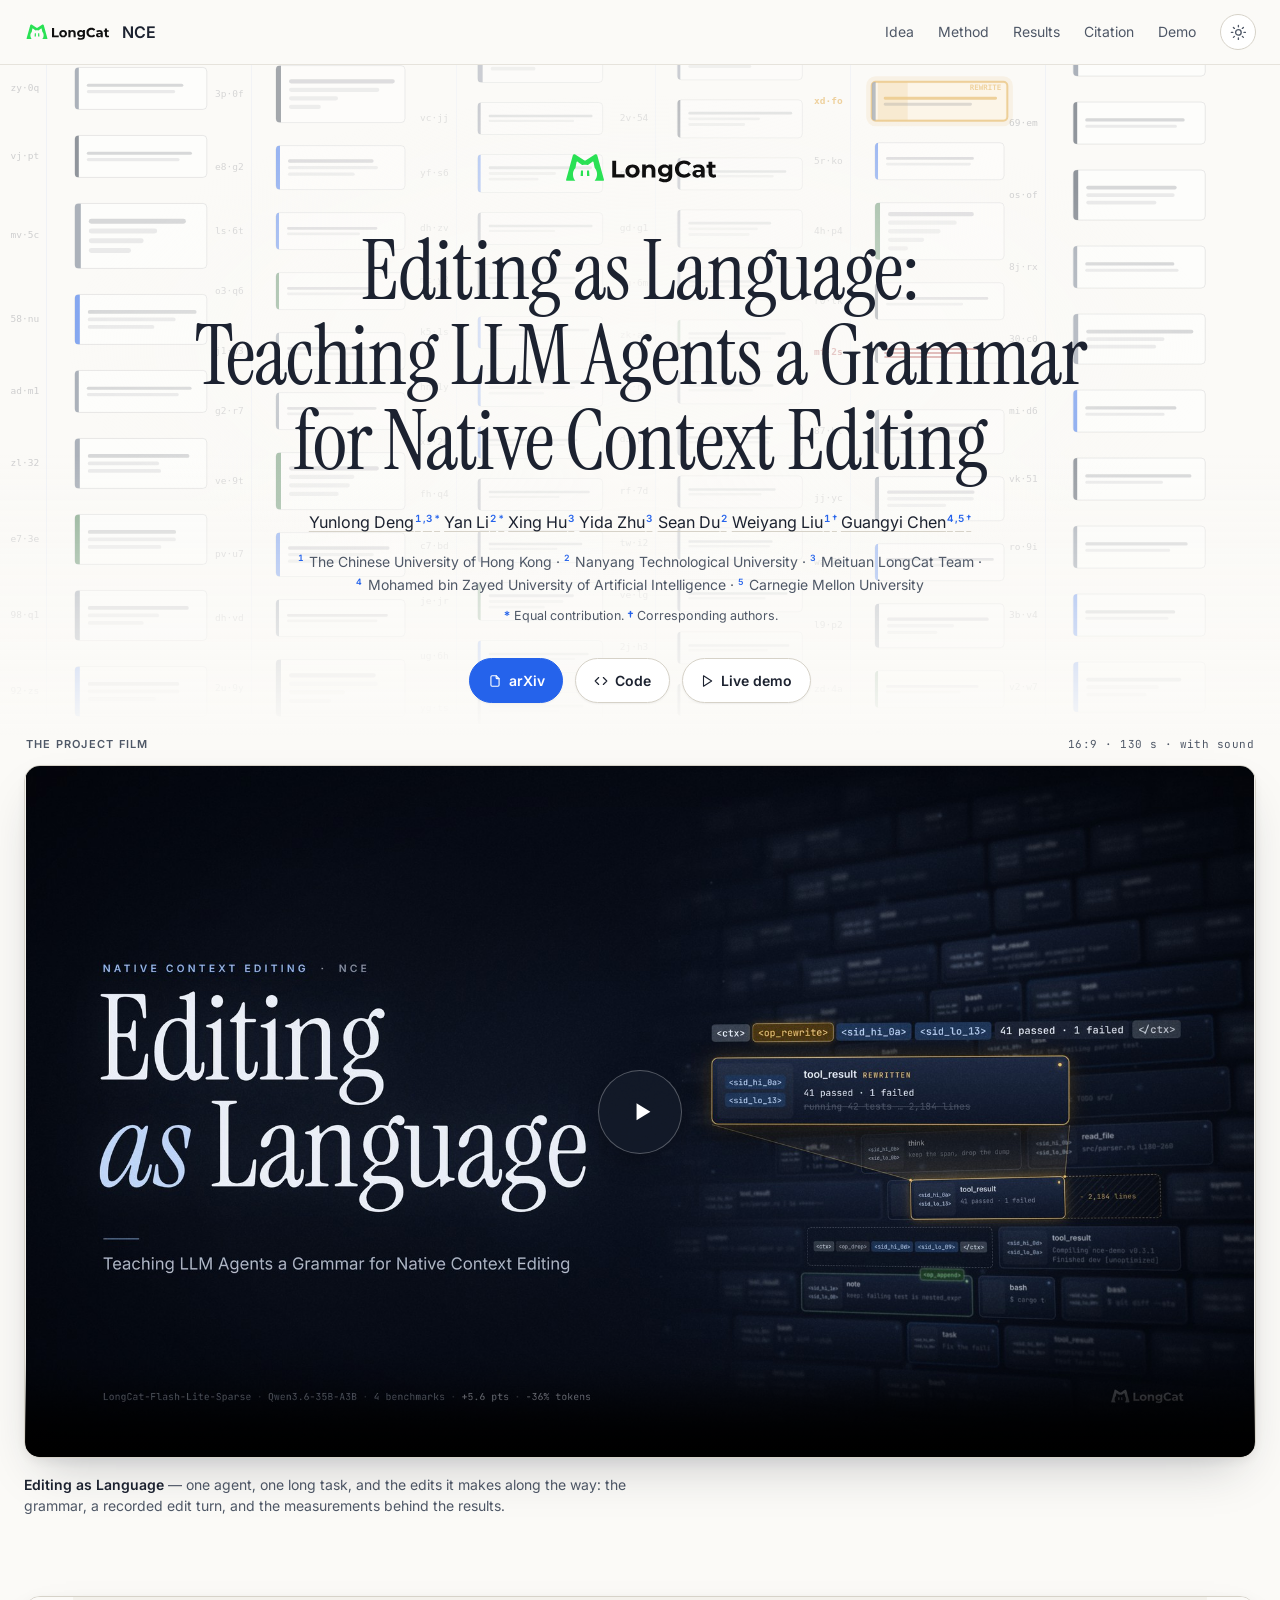
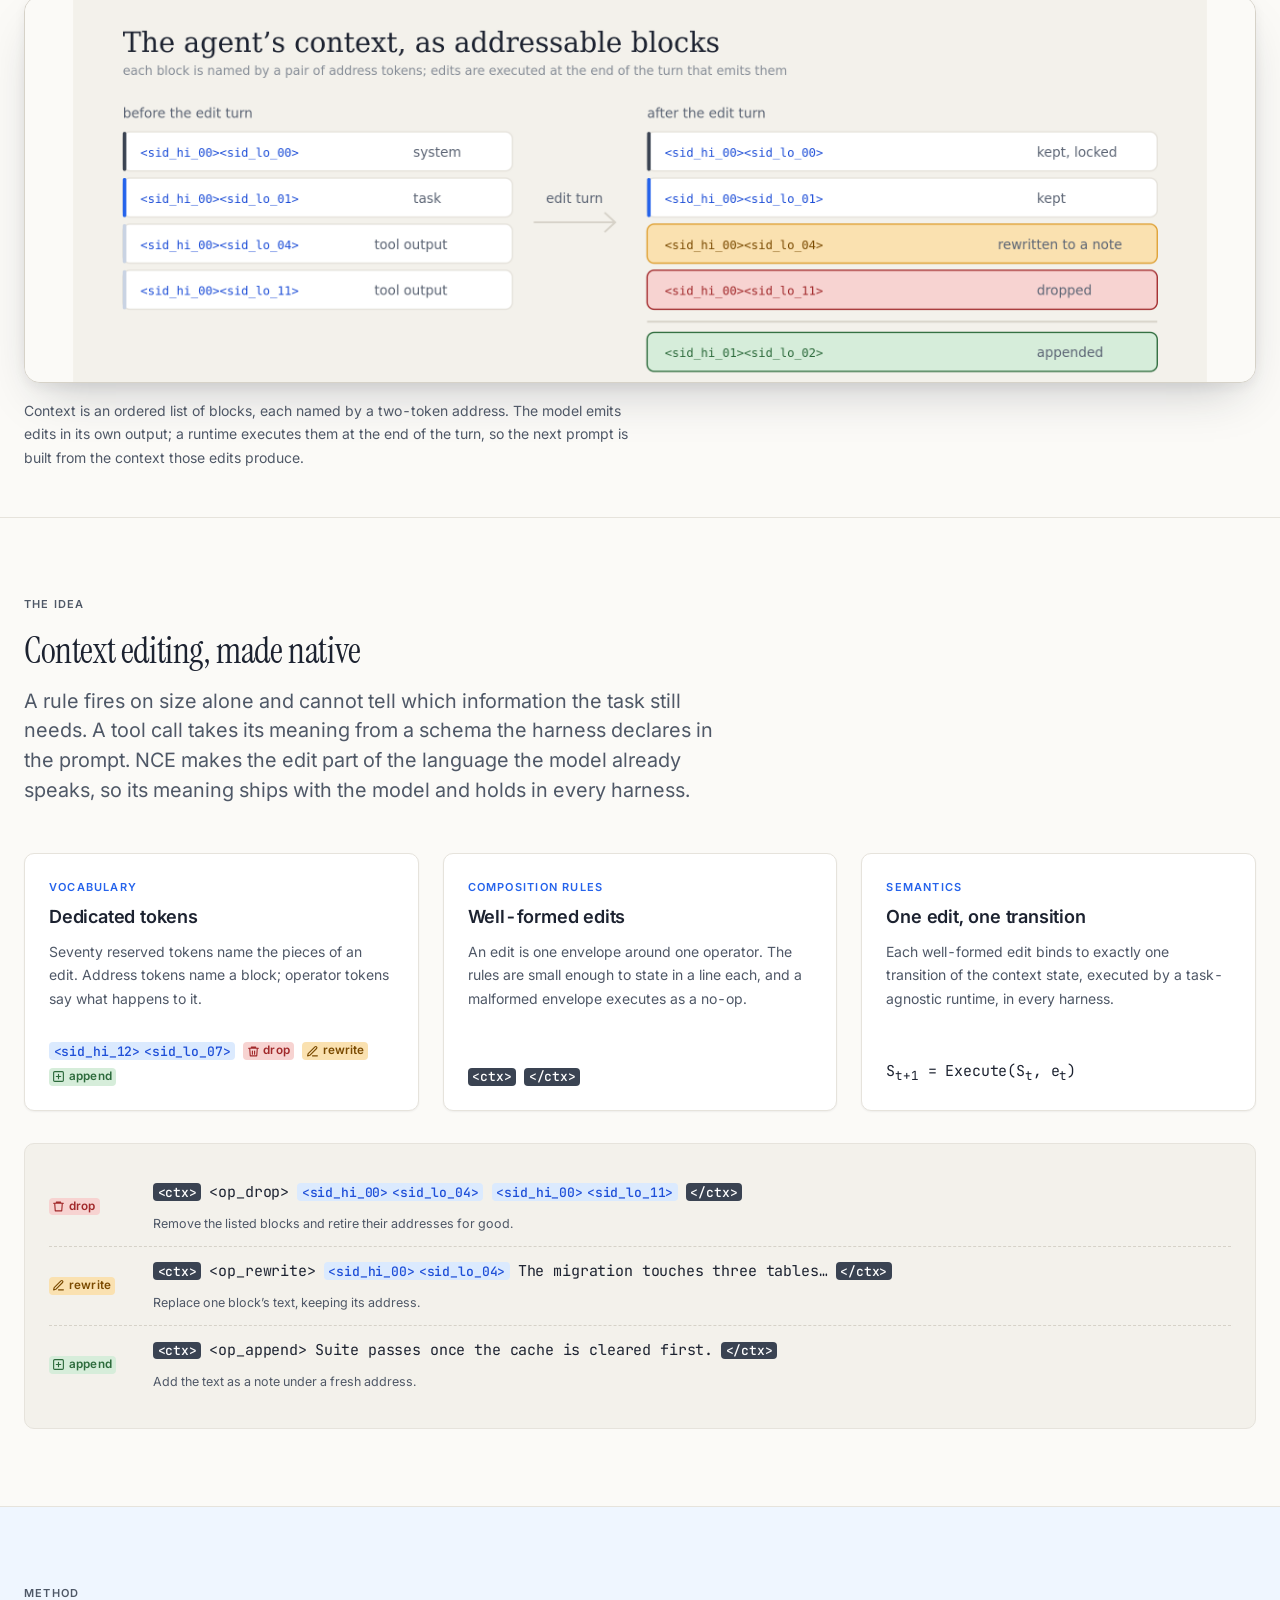
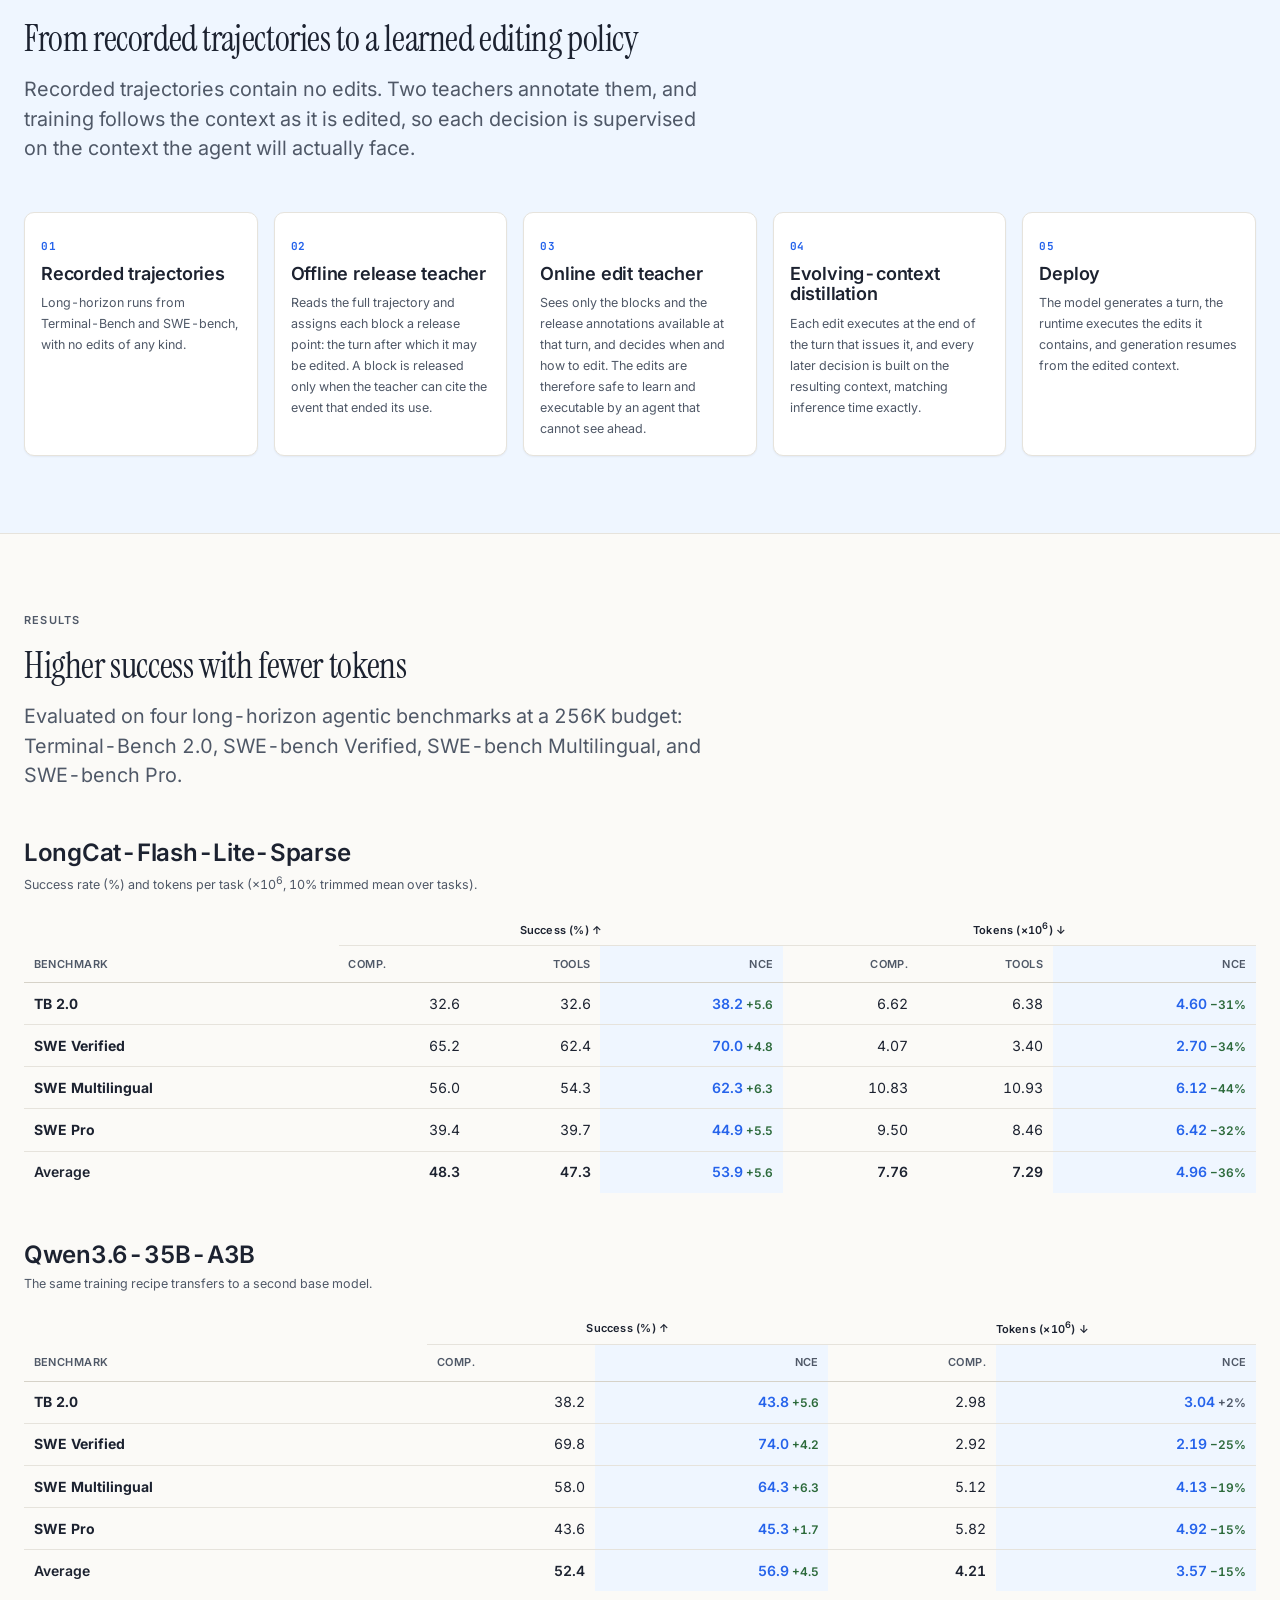
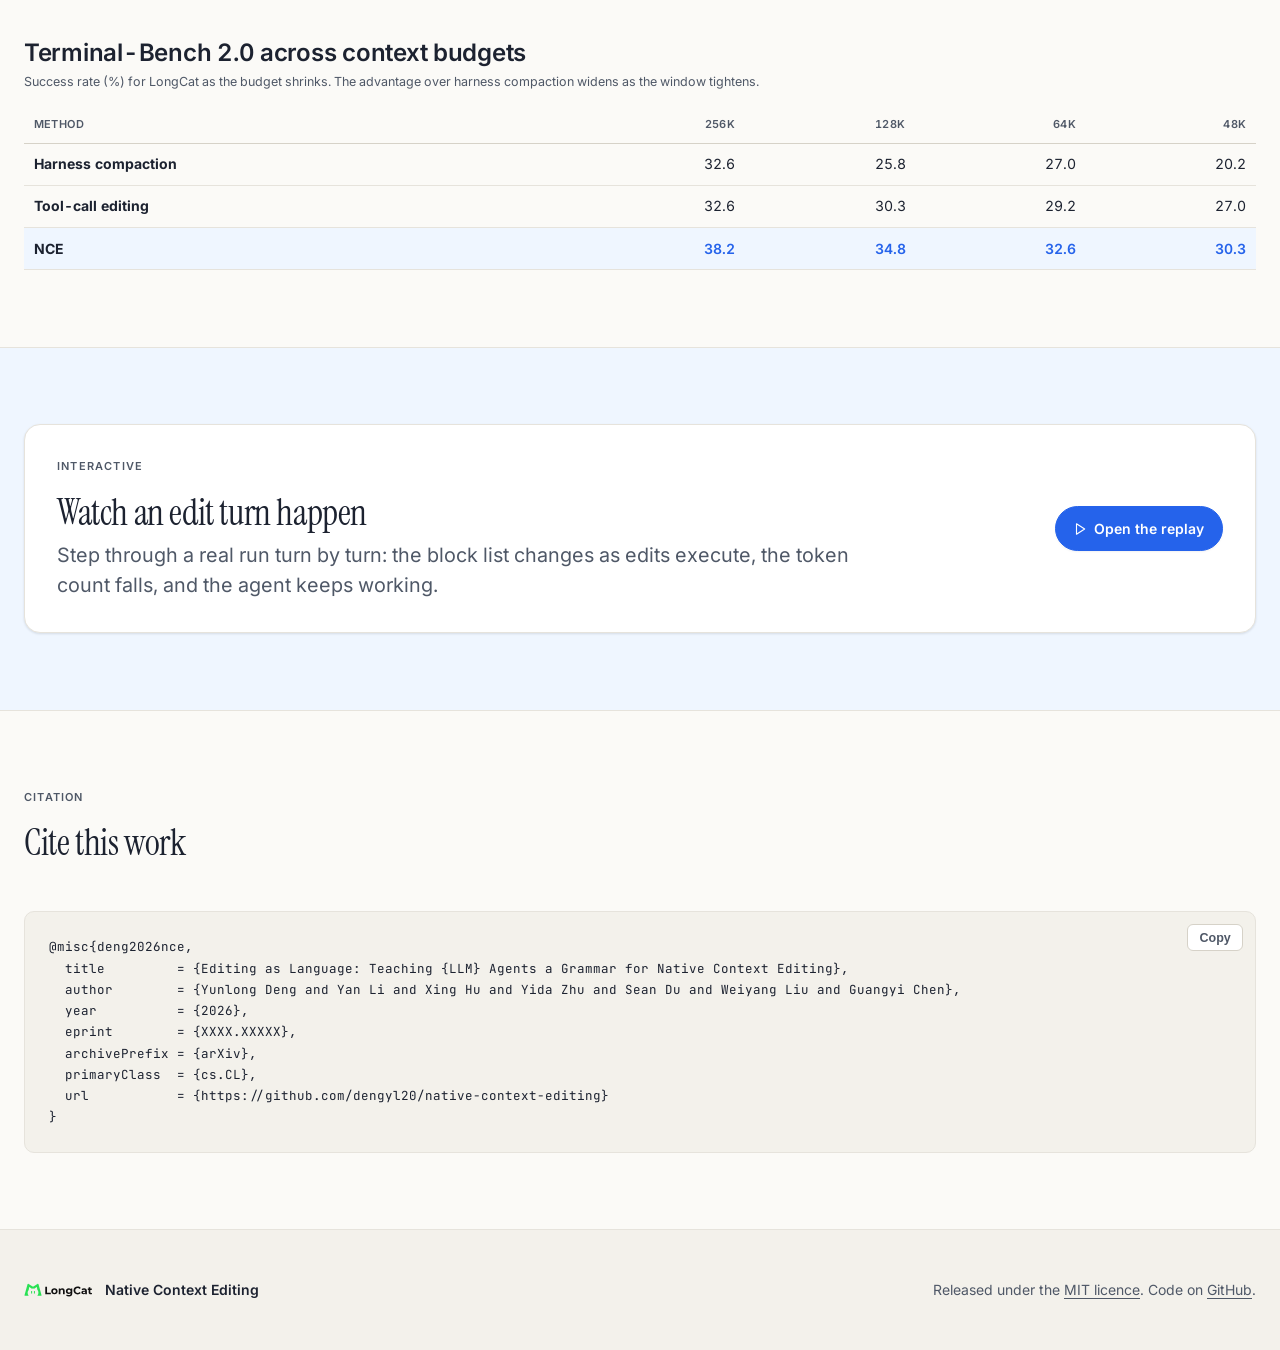
==== commit ebd892ce: "Site: portrait phone layout The hero was composed for wide centred lines — a three-line display titl" ====
--- a/docs/index.html
+++ b/docs/index.html
@@ -529,7 +529,10 @@
         n.className = "affil-mark";
         n.textContent = a.n;
         part.appendChild(n);
-        part.appendChild(document.createTextNode(" " + a.text));
+        // A non-breaking space keeps the number with the first word of the
+        // institution, so a wrapped line never starts with "Mohamed..." and
+        // leaves its "4" stranded at the end of the previous one.
+        part.appendChild(document.createTextNode("\u00a0" + a.text.replace(/ /, "\u00a0")));
         affil.appendChild(part);
       });
       affil.classList.add("hero__affil--list");
--- a/docs/static/site.css
+++ b/docs/static/site.css
@@ -747,3 +747,130 @@
 .film__sound svg { width: 1.05rem; height: 1.05rem; fill: currentColor; }
 .film__sound:hover { background: rgba(20, 27, 42, 0.96); }
 .film__sound[hidden] { display: none; }
+
+/* ==========================================================================
+   Phones — portrait layout
+   --------------------------------------------------------------------------
+   The desktop composition is built on wide centred lines: a three-line
+   display title, an author list and a numbered institution line that is set
+   `nowrap` so an institution never splits. None of that survives a 390 px
+   column, and two of those rules actively break the layout: the nowrap
+   institution line is wider than the viewport (which makes the whole document
+   scroll sideways by a few pixels), and the display size bottoms out at 44 px,
+   which turns the title into four cramped lines over a busy background.
+
+   Everything below is scoped to portrait phones. Tablet and desktop keep the
+   composition they were designed for.
+   ========================================================================== */
+@media (max-width: 40rem) {
+  /* A phone column is narrow, so the horizontal padding is tightened a little;
+     this alone buys ~12 px of measure on a 390 px screen. */
+  .shell { padding-inline: var(--space-4); }
+
+  /* --- title -------------------------------------------------------------
+     The desktop display size bottoms out far too large for one column. Scale
+     with the viewport, but keep the display face and its tight leading: the
+     title should read as a title, not as body copy. */
+  .hero__title {
+    font-size: clamp(1.9rem, 8.2vw, 2.4rem);
+    line-height: 1.08;
+    letter-spacing: -0.01em;
+    margin-bottom: var(--space-4);
+  }
+
+  /* --- authors and institutions -----------------------------------------
+     Names wrap between people, never inside one; institutions now wrap inside
+     themselves, because a nowrap institution is wider than the screen. */
+  .hero__authors {
+    font-size: var(--fs-small);
+    line-height: 1.8;
+    padding-inline: var(--space-2);
+  }
+  .hero__affil--list { line-height: 1.9; }
+  /* Institutions must wrap (a nowrap line overflows the phone), but the
+     number must never be orphaned from the name it labels: the knot is
+     forced with a non-breaking space by the script. */
+  .hero__affil--list .affil-item { white-space: normal; }
+  .hero__affil--list .affil-item sup { display: inline; }
+
+  /* --- header ------------------------------------------------------------
+     Four section links plus the mark and the toggle only just fit at 390 px
+     and overflow below 360 px. Tighten the type and the gap, and drop the
+     wordmark so the links keep their full labels. */
+  .site-header__inner { gap: var(--space-3); min-height: 3.5rem; }
+  .site-nav { gap: var(--space-2); }
+  .site-nav a { font-size: var(--fs-caption); }
+  .site-header__mark { font-size: var(--fs-small); }
+  .theme-toggle { width: 2rem; height: 2rem; }
+
+  /* --- hero background ---------------------------------------------------
+     At phone width the block field sits directly behind the title, and its
+     card edges cross the letterforms. Push the wash up so the cards read as
+     texture at the edges of the band, never as columns behind the type. */
+  .hero-bg {
+    --hero-veil-size: 132% 86%;
+    --hero-veil-color: rgba(251, 250, 247, 0.82);
+    --hero-field-opacity: 0.42;
+  }
+  :root[data-theme="dark"] .hero-bg { --hero-veil-color: rgba(13, 20, 36, 0.86); }
+  @media (prefers-color-scheme: dark) {
+    :root:not([data-theme="light"]):not([data-theme="dark"]) .hero-bg {
+      --hero-veil-color: rgba(13, 20, 36, 0.86);
+    }
+  }
+
+  /* --- buttons -----------------------------------------------------------
+     Three pills side by side do not fit; let them wrap and share the row
+     evenly so they read as one control group rather than as a ragged stack. */
+  /* Equal-width pills pushed "Live demo" onto two lines; keep the labels on
+     one line and let the row wrap instead. */
+  .hero__links { gap: var(--space-2); }
+  .hero__links .btn {
+    flex: 0 1 auto;
+    justify-content: center;
+    white-space: nowrap;
+    padding-inline: var(--space-3);
+  }
+
+  /* --- film --------------------------------------------------------------
+     The player is fine at 16:9; only its caption needs a touch more room. */
+  .film__caption { margin-top: var(--space-3); }
+  .film__lede { font-size: var(--fs-caption); }
+
+  /* --- sections ----------------------------------------------------------
+     Vertical rhythm was tuned for a 1200 px column; on a phone it reads as
+     too much air between short blocks. */
+  .section { padding-block: var(--space-6); }
+  .section__head { margin-bottom: var(--space-5); }
+  .hero { padding-block: var(--space-6) var(--space-5); }
+
+  /* --- results tables ----------------------------------------------------
+     The tables keep their horizontal scroll (a sticky first column and a
+     fading right edge), but the minimum width can come down: at 34 rem every
+     row showed a quarter of a column it did not need. */
+  .table-scroll table { min-width: 28rem; }
+  .data-table { font-size: var(--fs-small); }
+  .data-table th,
+  .data-table td { padding: 0.5rem 0.55rem; }
+
+  /* --- figures and code --------------------------------------------------
+     The teaser keeps its sideways scroll at a legible label size; the code
+     blocks simply need a little less padding so the longest line fits. */
+  .grammar { padding: var(--space-3); }
+  .cf, pre, code { font-size: 0.8125rem; }
+
+  /* --- citation ---------------------------------------------------------- */
+  .citation { font-size: var(--fs-caption); }
+}
+
+/* Small phones (iPhone SE and similar): the header links have to give up a
+   little more before the row overflows. */
+@media (max-width: 23rem) {
+  .site-nav a { font-size: 0.7rem; }
+  .site-nav { gap: var(--space-1); }
+  .site-header__mark { display: none; }
+}
+
+/* Belt and braces against any future horizontal overflow: nothing on this
+   page is meant to scroll sideways at the document level. */
+html { overflow-x: clip; }
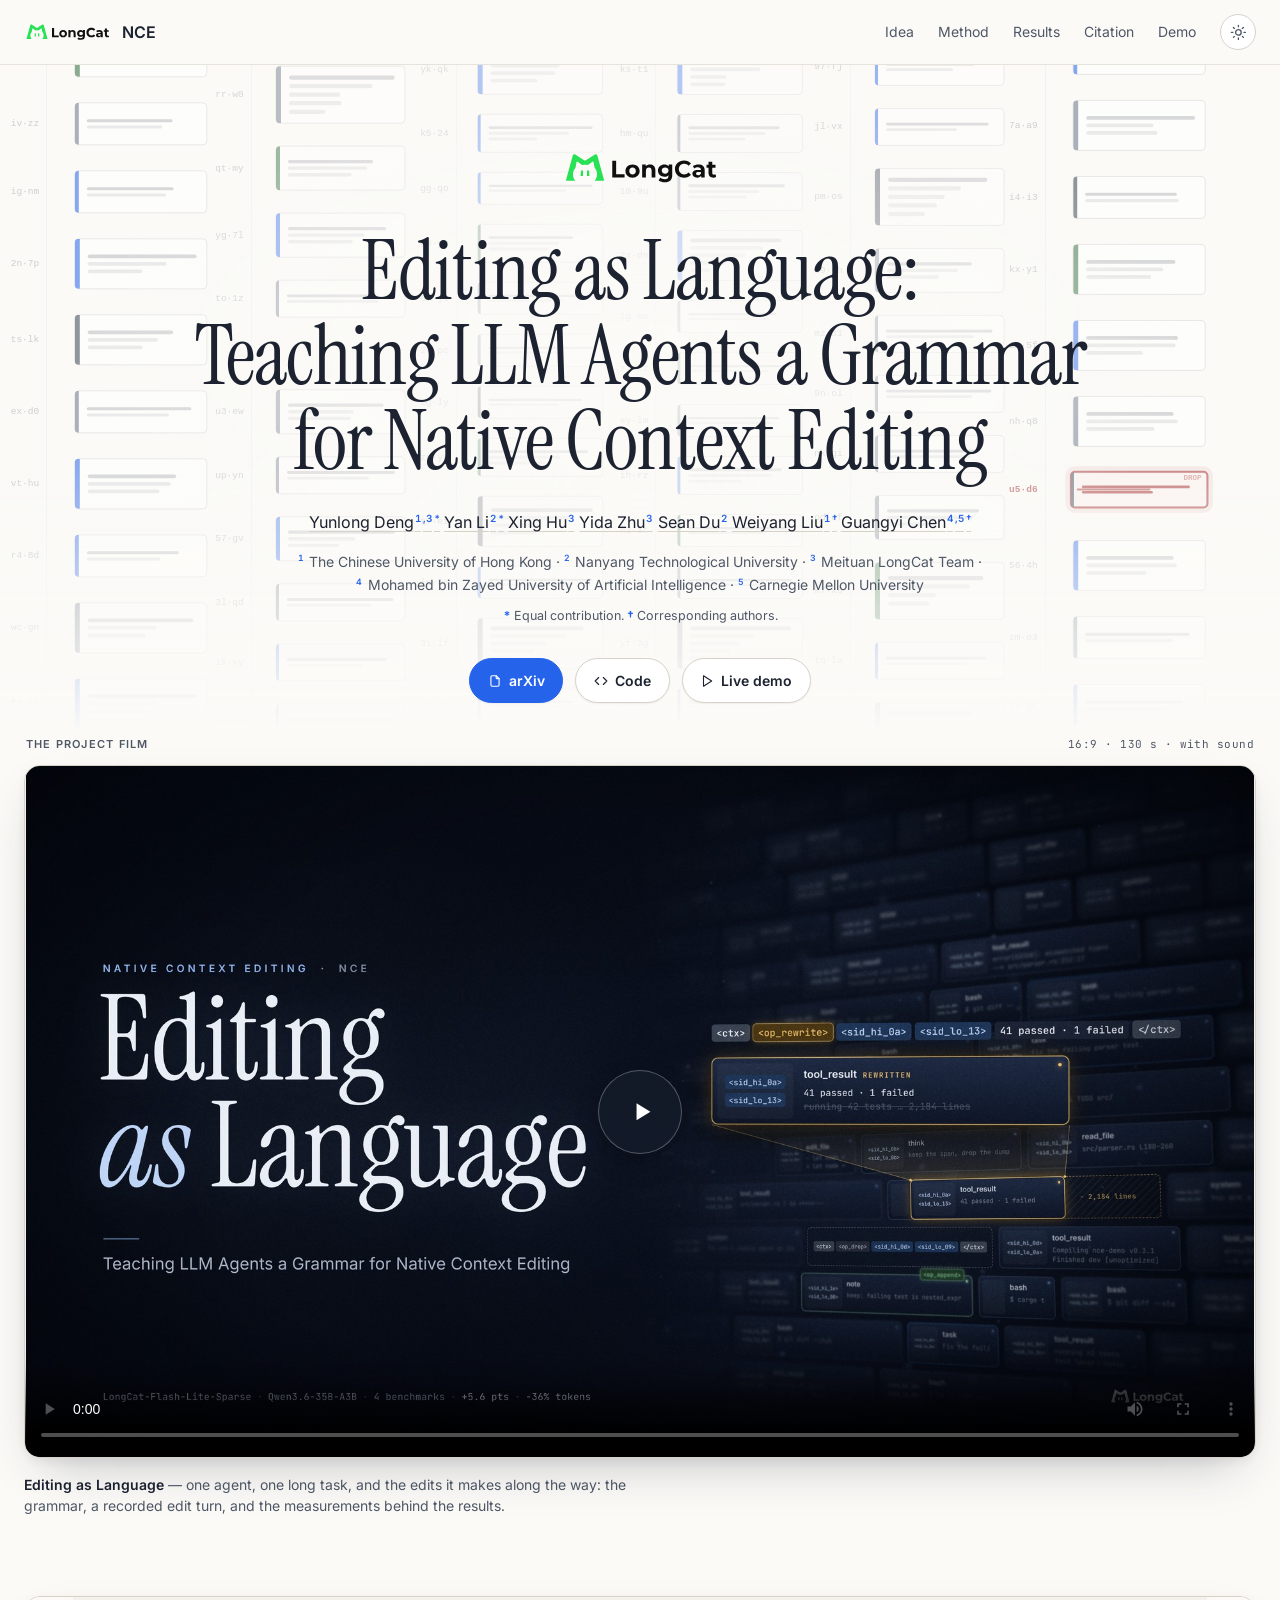
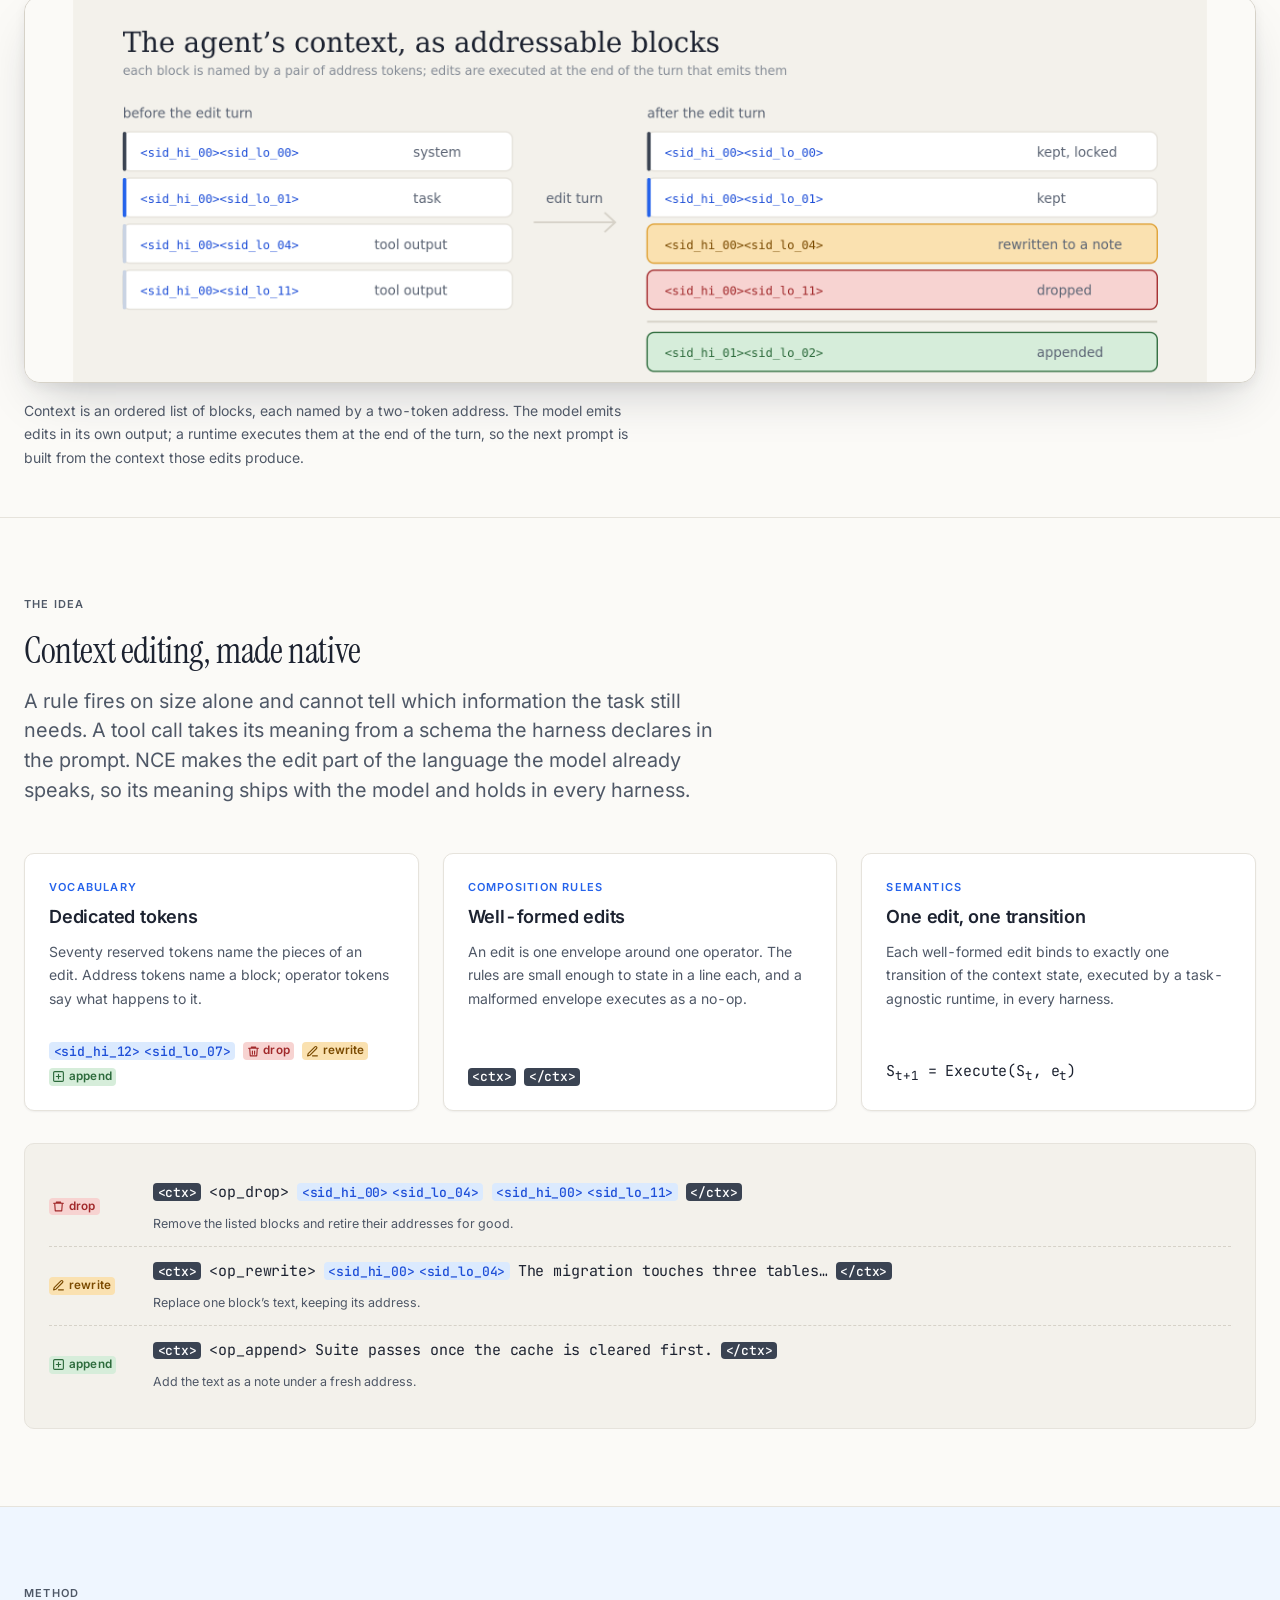
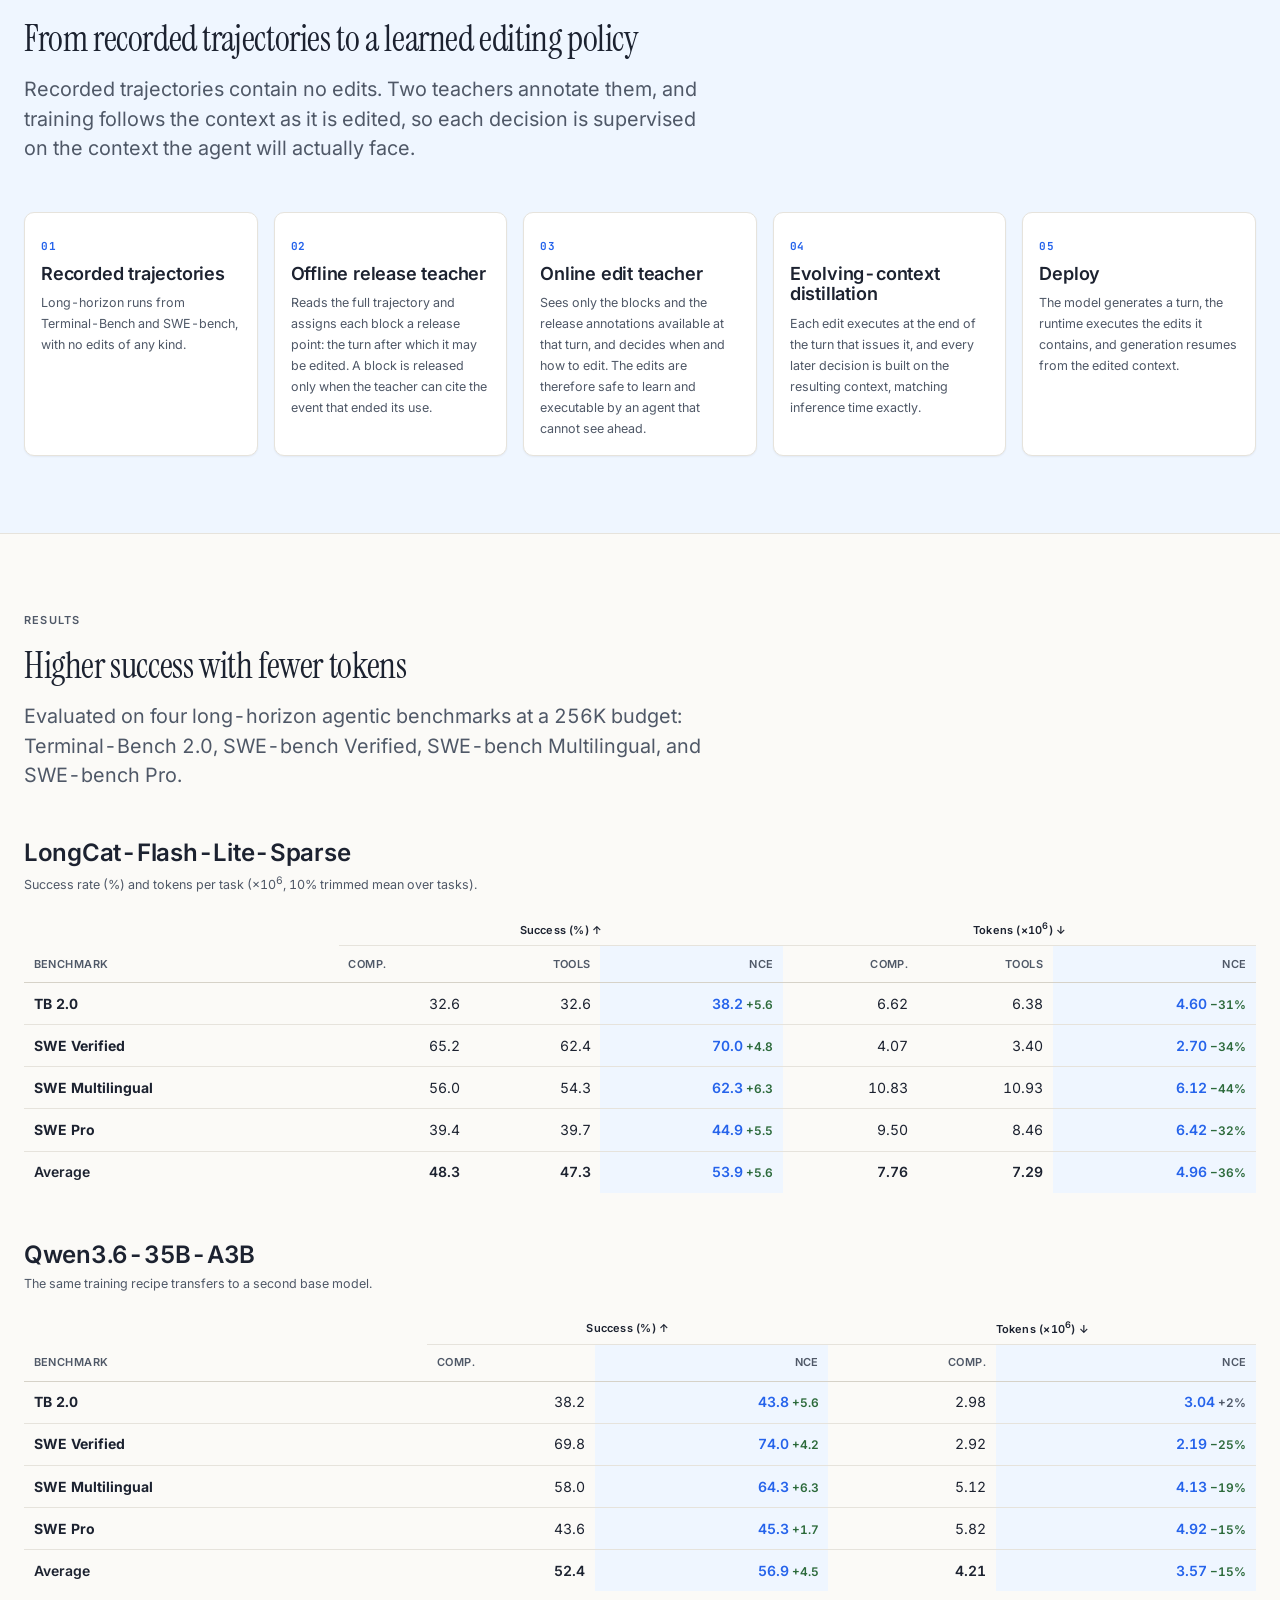
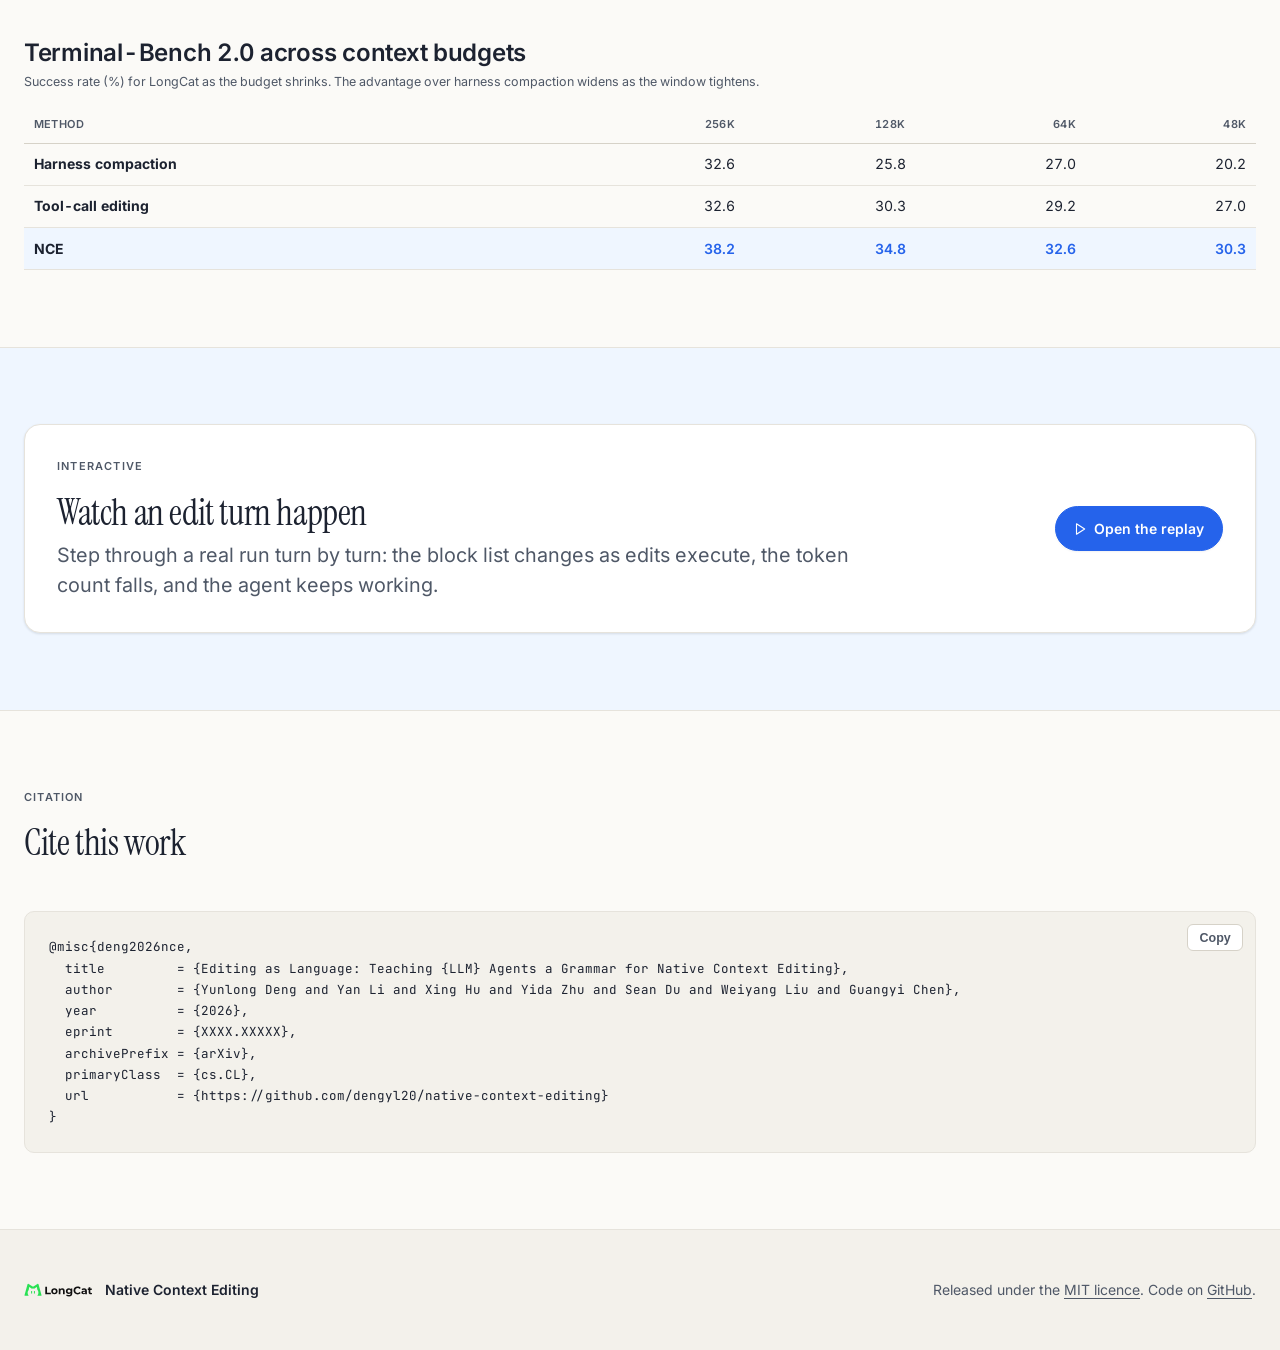
==== commit f6721704: "Demo: default 4x, scroll to the replay, and a dark teaser Three small fixes.  The recorded runs are " ====
--- a/docs/index.html
+++ b/docs/index.html
@@ -175,11 +175,16 @@
   <div class="shell">
     <figure class="teaser reveal">
       <div class="teaser__frame">
-        <!-- static/img/teaser.svg is the same figure as vector, and stands in
-             automatically if the raster is ever missing. -->
+        <!-- The figure is a light-ground raster, so it ships in both cuts: a
+             white-ground PNG is the brightest object on a dark page and reads
+             as a hole in the layout. The two are pixel-identical in geometry;
+             only the palette differs, and CSS picks one from the theme. The
+             SVG stands in automatically if a raster is ever missing. -->
         <img src="static/img/teaser.png"
              alt="Before an edit turn, four addressable context blocks: system, task, and two tool outputs. After the turn, one block is rewritten to a note, one is dropped, the first two are kept, and a new note is appended."
-             width="2560" height="800" id="teaser-img">
+             width="2560" height="800" id="teaser-img" class="teaser__fig teaser__fig--light">
+        <img src="static/img/teaser-dark.png" alt="" aria-hidden="true"
+             width="2560" height="800" class="teaser__fig teaser__fig--dark">
         <img src="static/img/teaser.svg" alt="" width="1280" height="434" id="teaser-svg" hidden>
       </div>
       <figcaption>
--- a/docs/static/site.css
+++ b/docs/static/site.css
@@ -874,3 +874,24 @@
 /* Belt and braces against any future horizontal overflow: nothing on this
    page is meant to scroll sideways at the document level. */
 html { overflow-x: clip; }
+
+/* --------------------------------------------------------------------------
+   Teaser figure — one figure, two grounds
+   --------------------------------------------------------------------------
+   The teaser is a raster drawn on paper. On the dark theme a white-ground
+   raster is the brightest object on the page, so it carried its own light
+   rectangle while everything around it went navy. Both cuts are shipped and
+   the theme picks one; they are pixel-identical in geometry, so swapping them
+   changes the colour and nothing else. Keyed off the same attribute the theme
+   toggle writes, and off the OS preference when nothing has been chosen —
+   exactly the pattern .logo already uses.
+   -------------------------------------------------------------------------- */
+.teaser__fig--dark { display: none; }
+
+:root[data-theme="dark"] .teaser__fig--light { display: none; }
+:root[data-theme="dark"] .teaser__fig--dark  { display: block; }
+
+@media (prefers-color-scheme: dark) {
+  :root:not([data-theme="light"]):not([data-theme="dark"]) .teaser__fig--light { display: none; }
+  :root:not([data-theme="light"]):not([data-theme="dark"]) .teaser__fig--dark  { display: block; }
+}
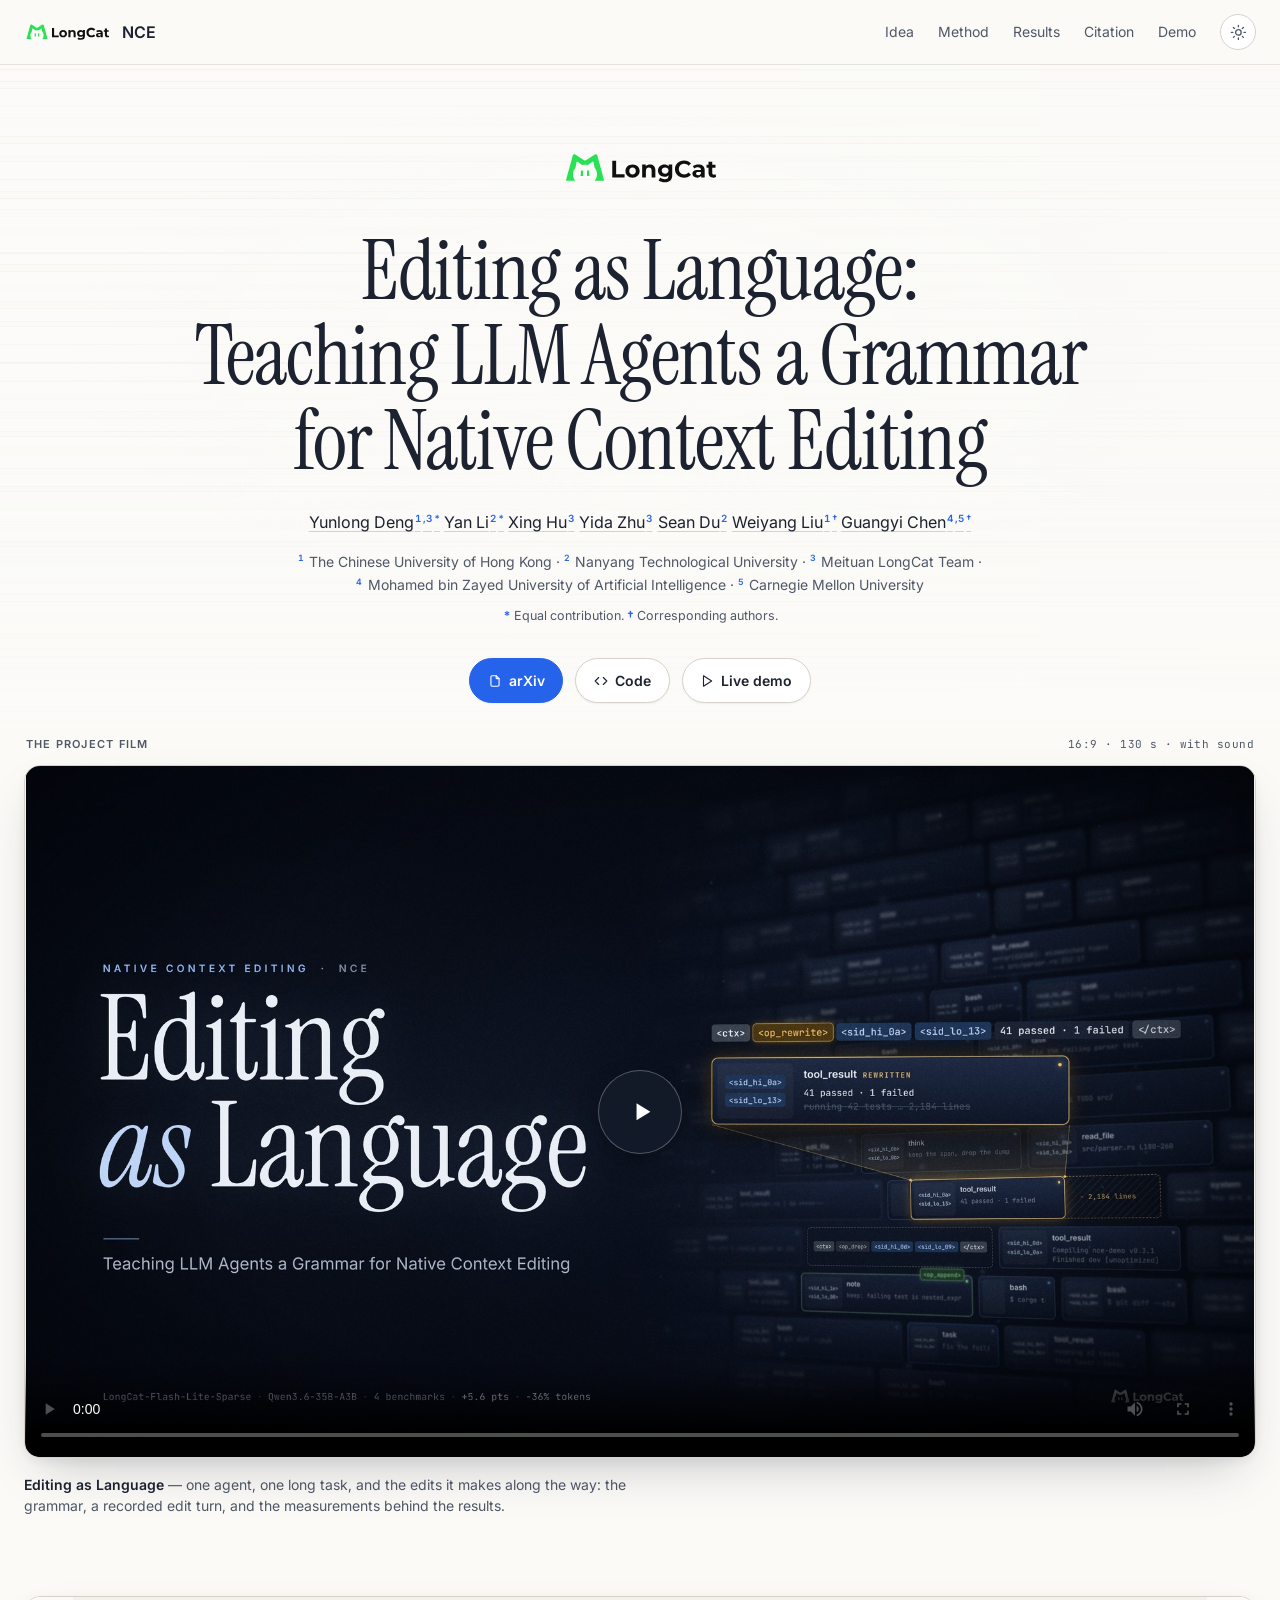
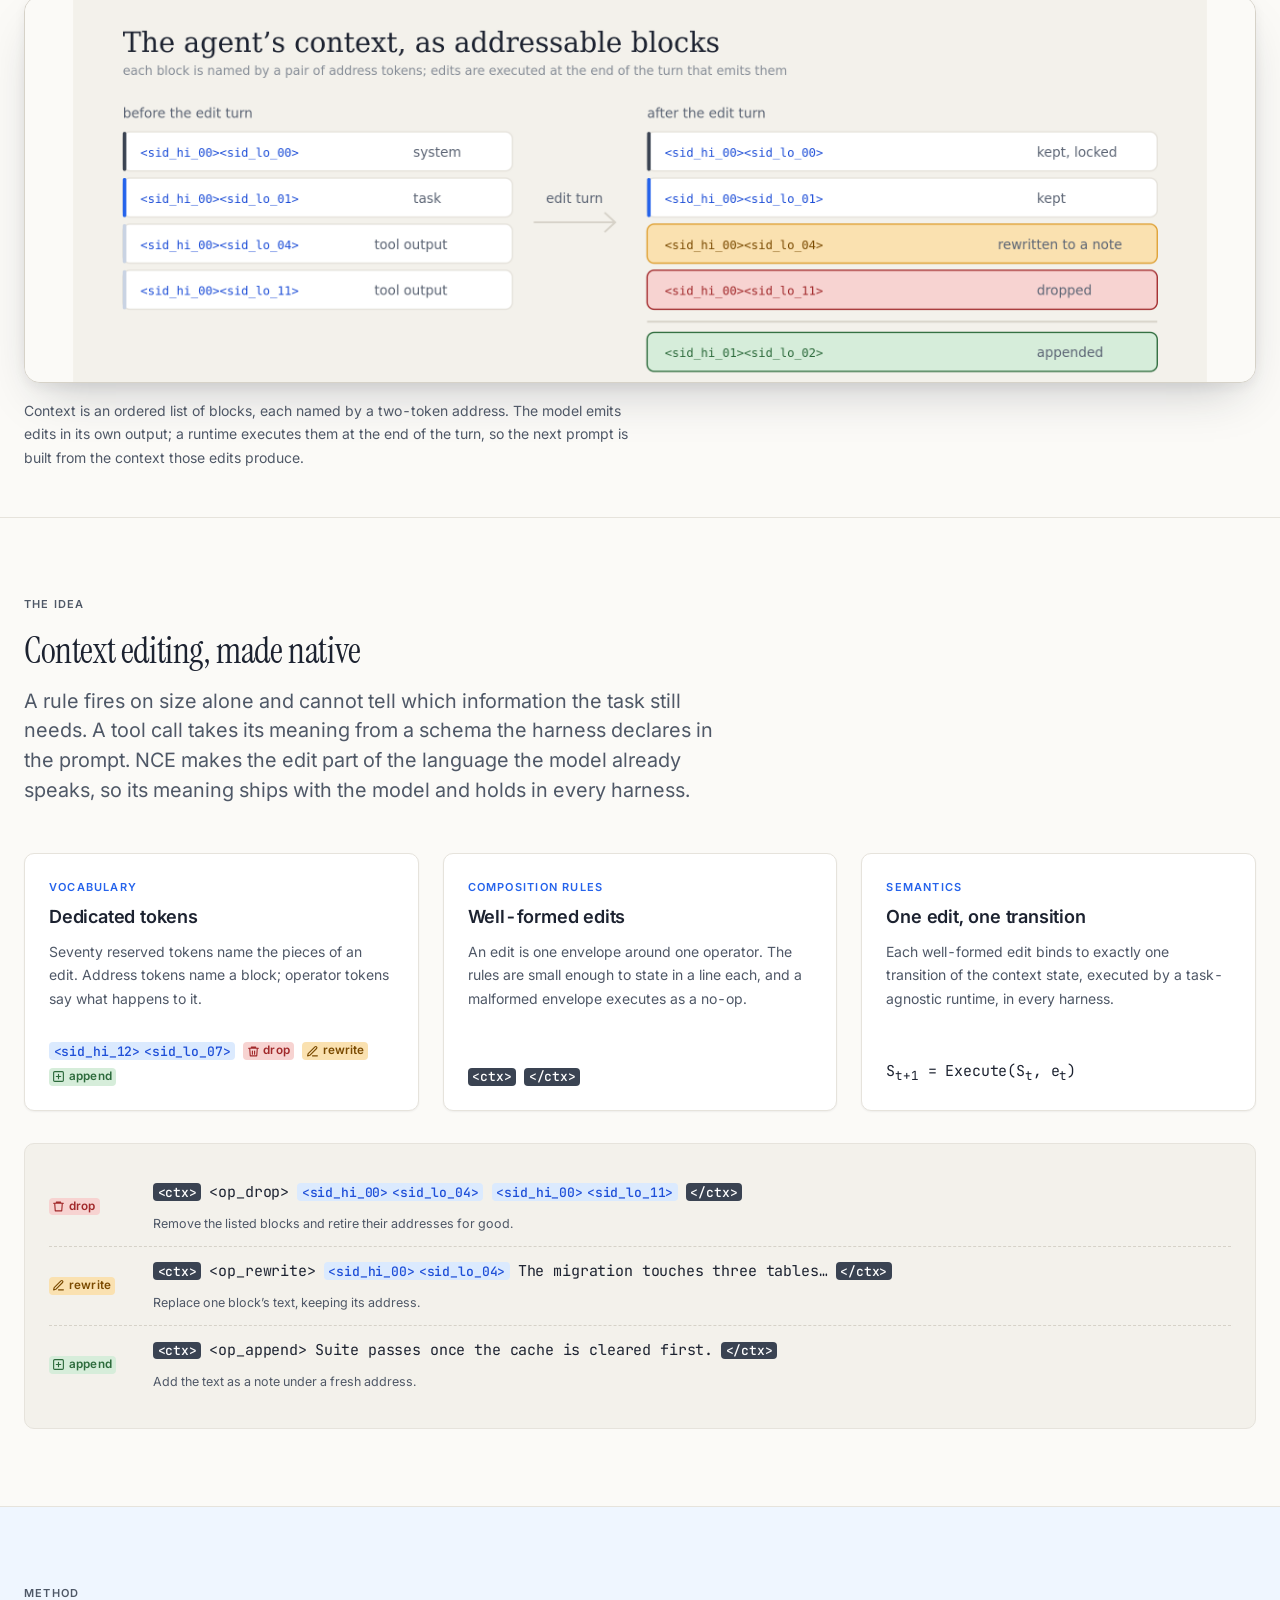
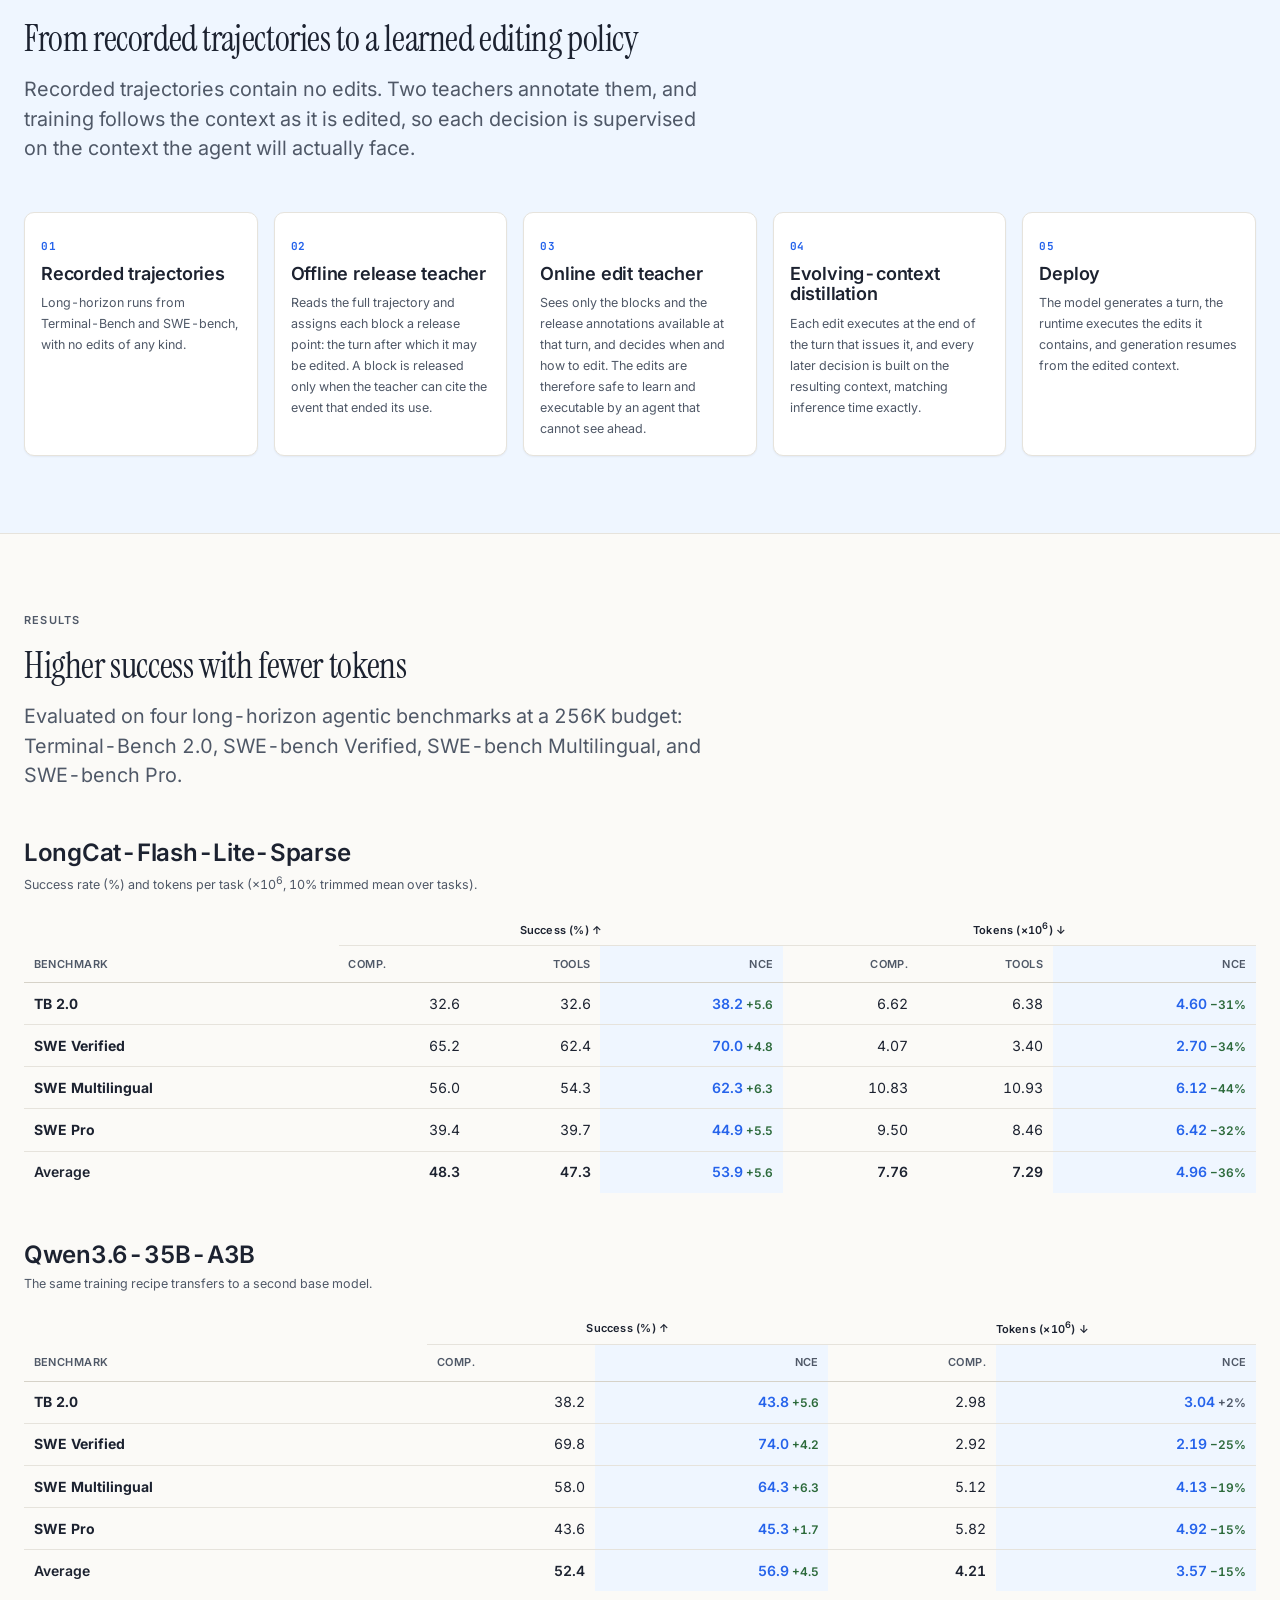
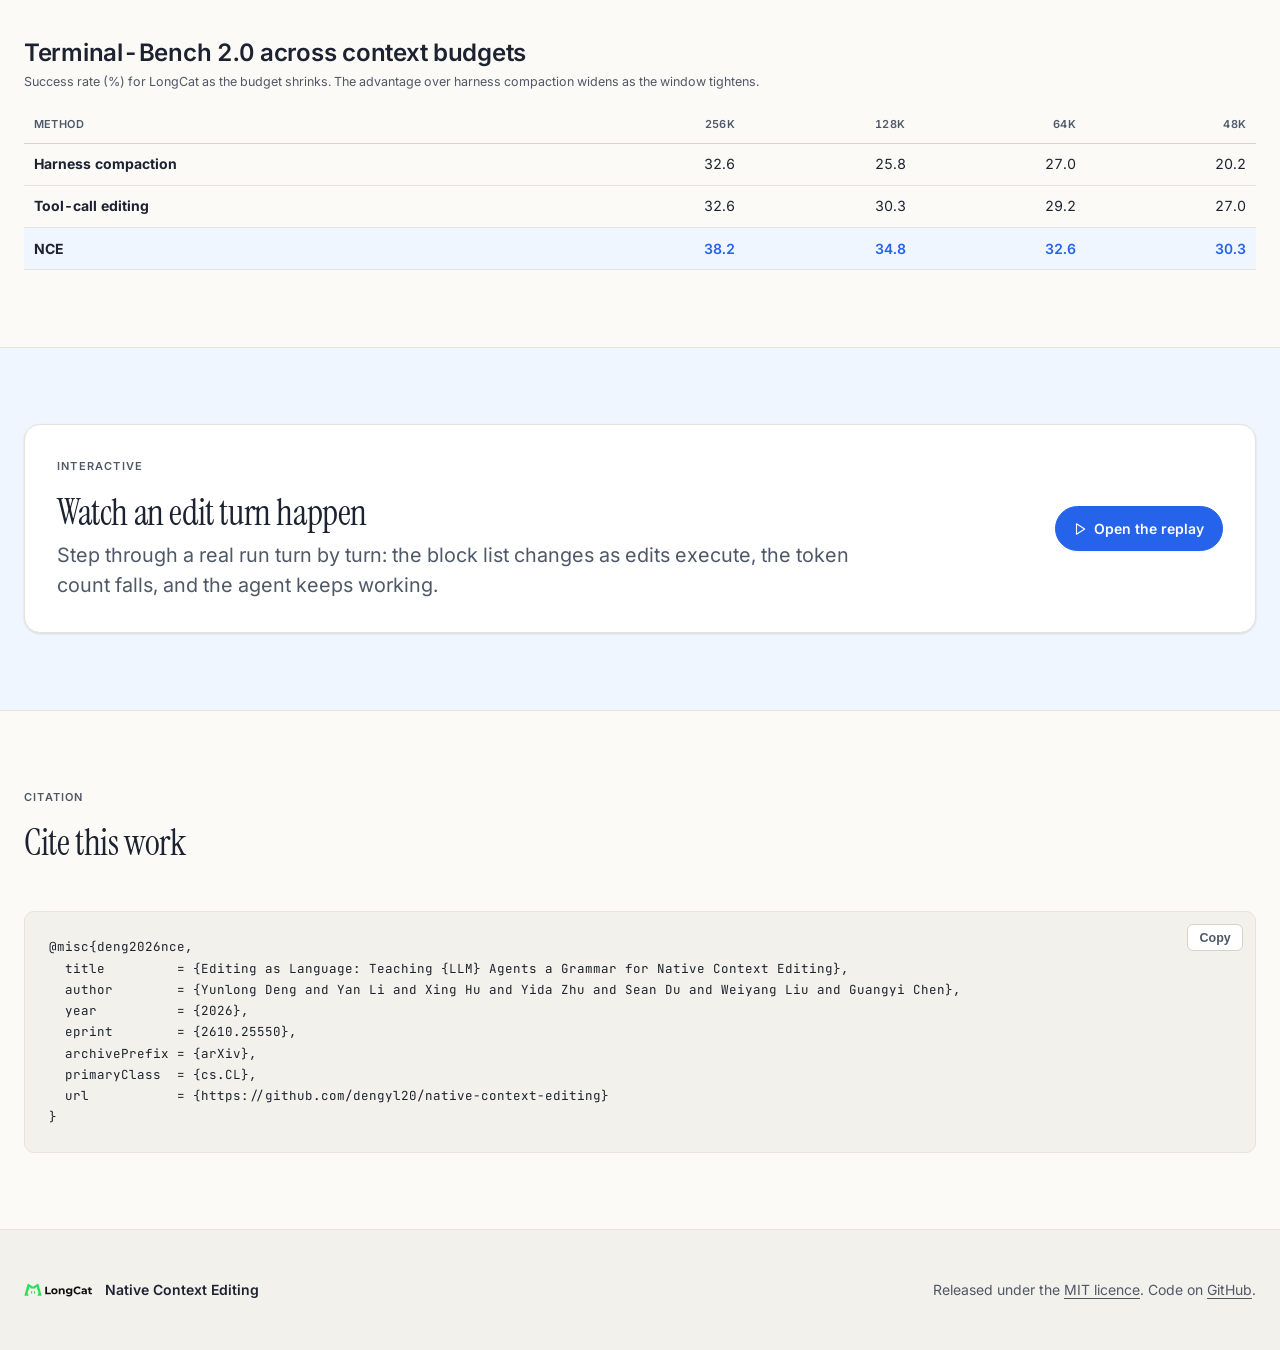
==== commit 417f915f: "Fill in the arXiv id: 2610.25550 The paper is live, so the XXXX.XXXXX placeholders give way to the r" ====
--- a/docs/index.html
+++ b/docs/index.html
@@ -11,7 +11,7 @@
 
 <!-- ==========================================================================
      CONFIG — everything a maintainer needs to edit lives in this block.
-     Replace the arXiv id and the link constants once the paper is posted.
+     The arXiv id below is live; replace the link constants as needed.
      ========================================================================== -->
 <script>
   window.NCE = {
@@ -29,7 +29,7 @@
 
     links: {
       paper:   "",                                        // e.g. "paper.pdf" once you host a copy
-      arxiv:   "https://arxiv.org/abs/XXXX.XXXXX",        // <-- replace XXXXX.XXXXX
+      arxiv:   "https://arxiv.org/abs/2610.25550",
       code:    "https://github.com/dengyl20/native-context-editing",
       demo:    "demo.html",
       video:   "static/videos/nce.mp4?v=3",
@@ -458,7 +458,7 @@
   title         = {Editing as Language: Teaching {LLM} Agents a Grammar for Native Context Editing},
   author        = {Yunlong Deng and Yan Li and Xing Hu and Yida Zhu and Sean Du and Weiyang Liu and Guangyi Chen},
   year          = {2026},
-  eprint        = {XXXX.XXXXX},
+  eprint        = {2610.25550},
   archivePrefix = {arXiv},
   primaryClass  = {cs.CL},
   url           = {https://github.com/dengyl20/native-context-editing}
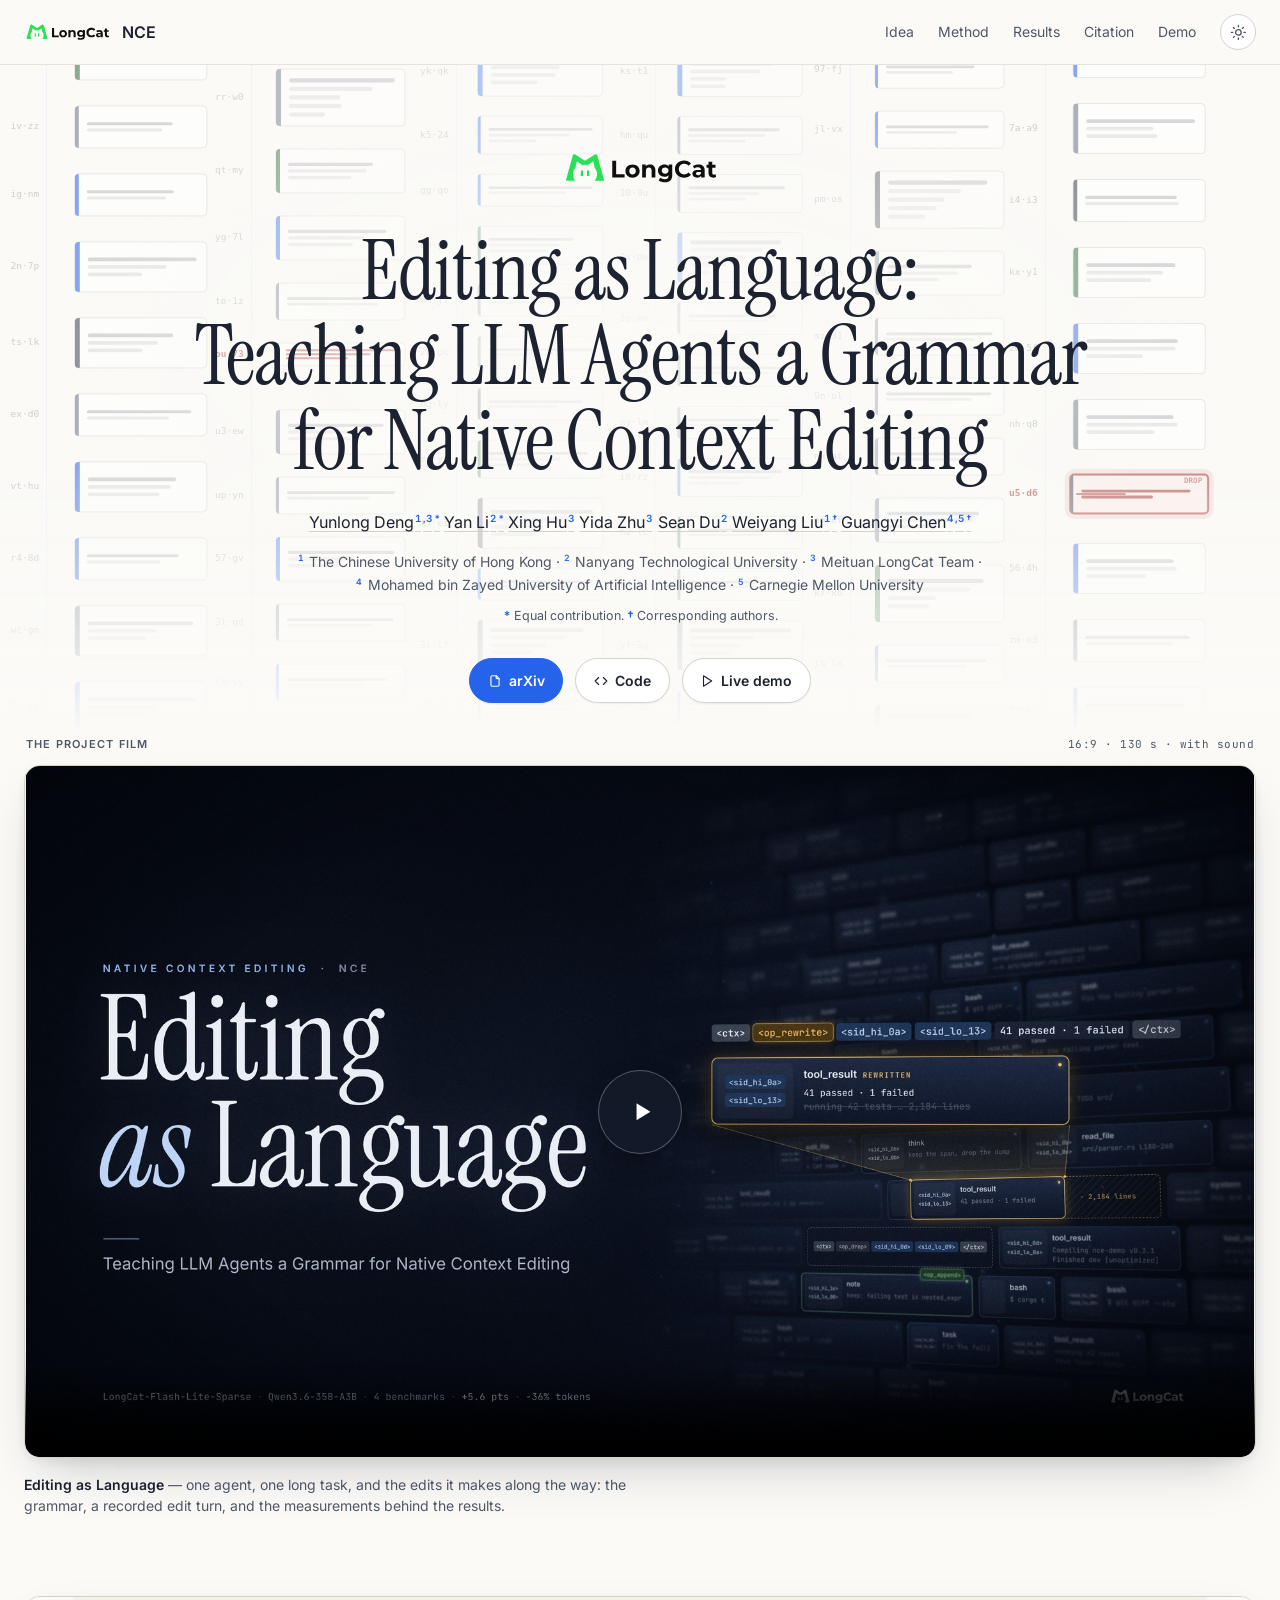
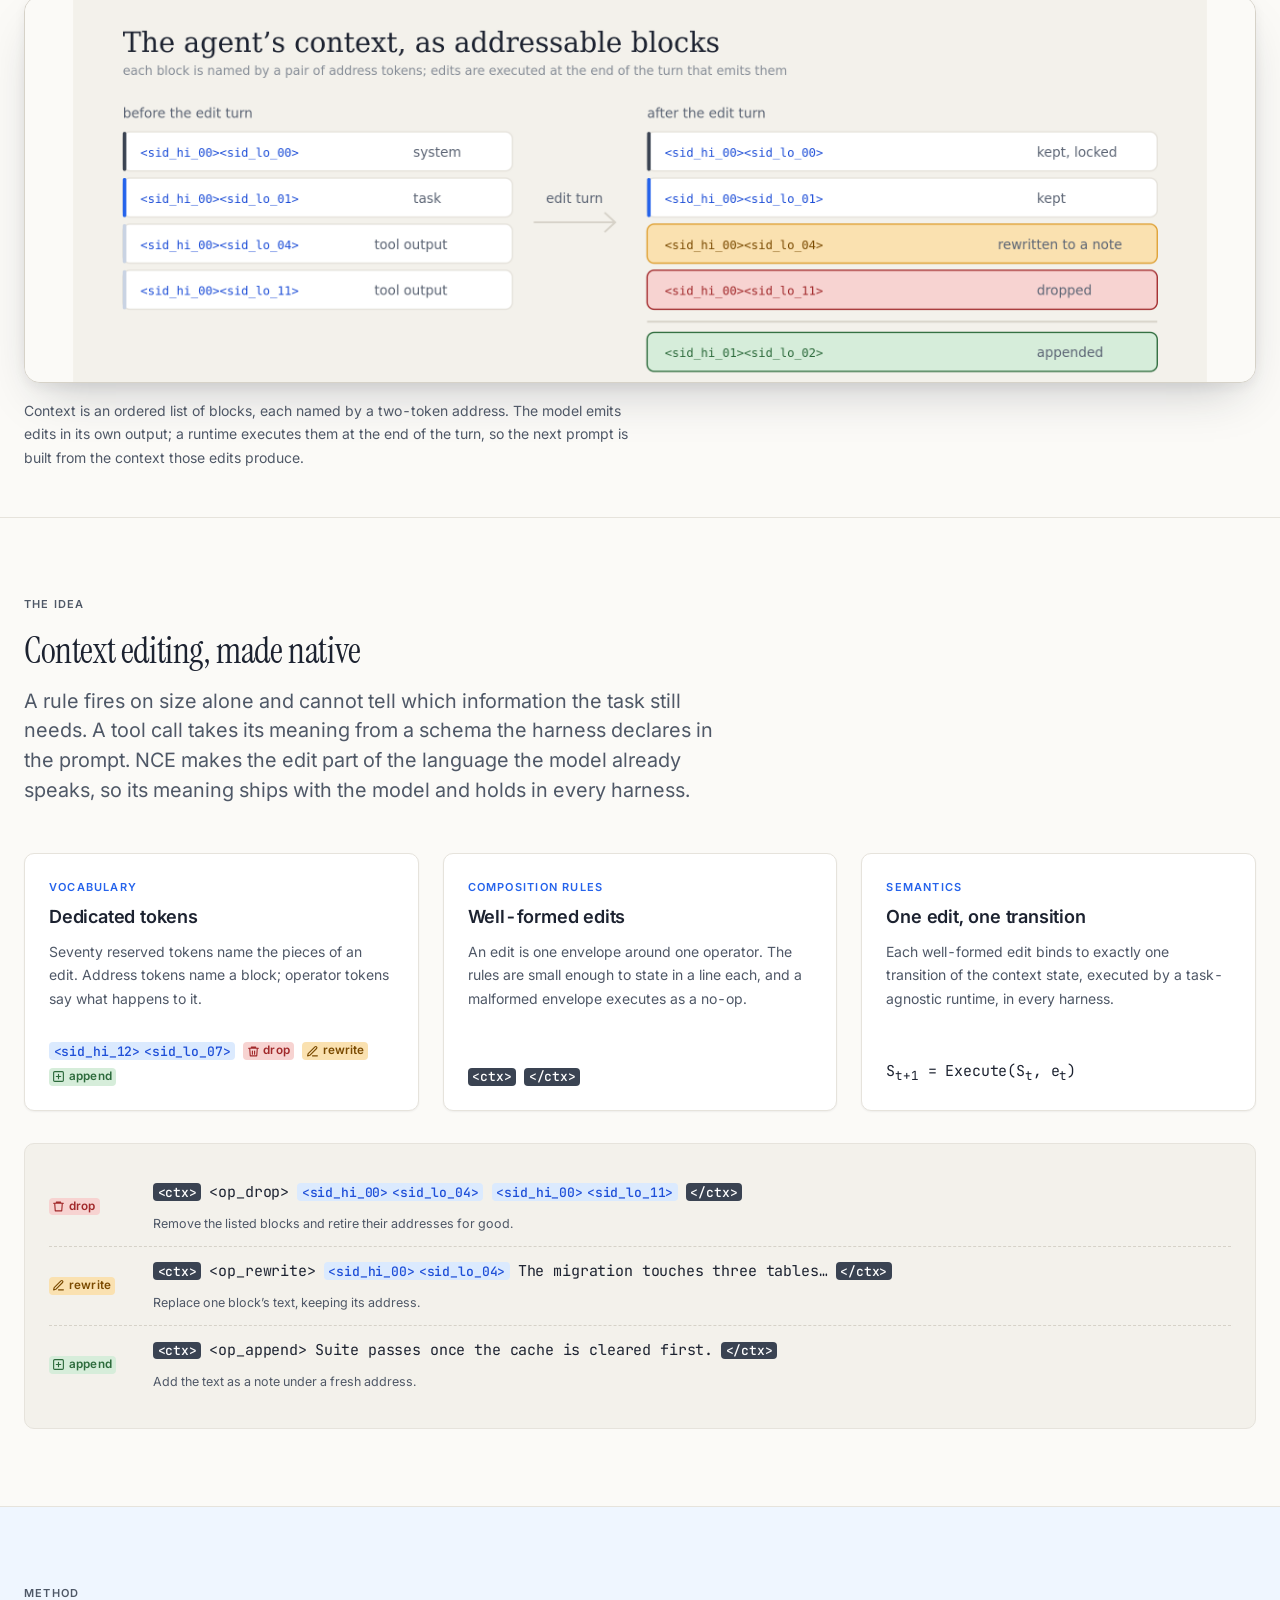
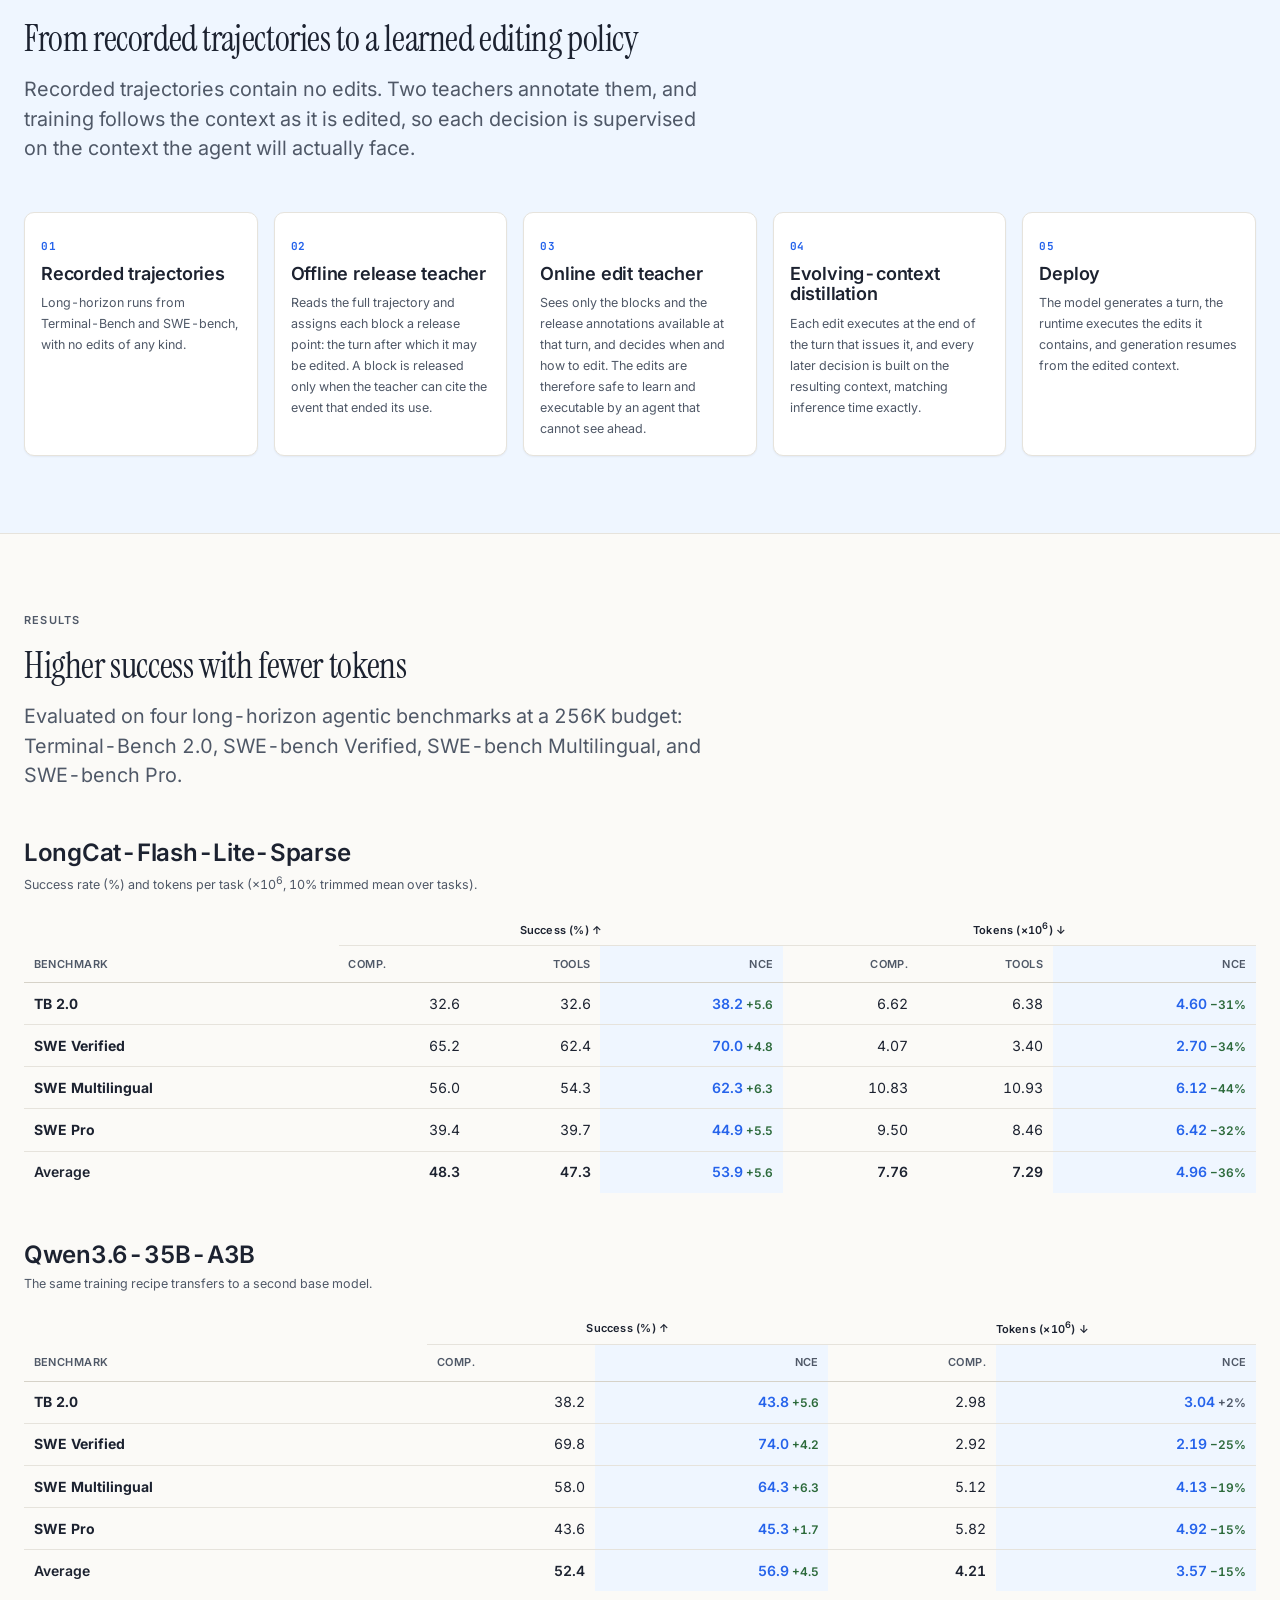
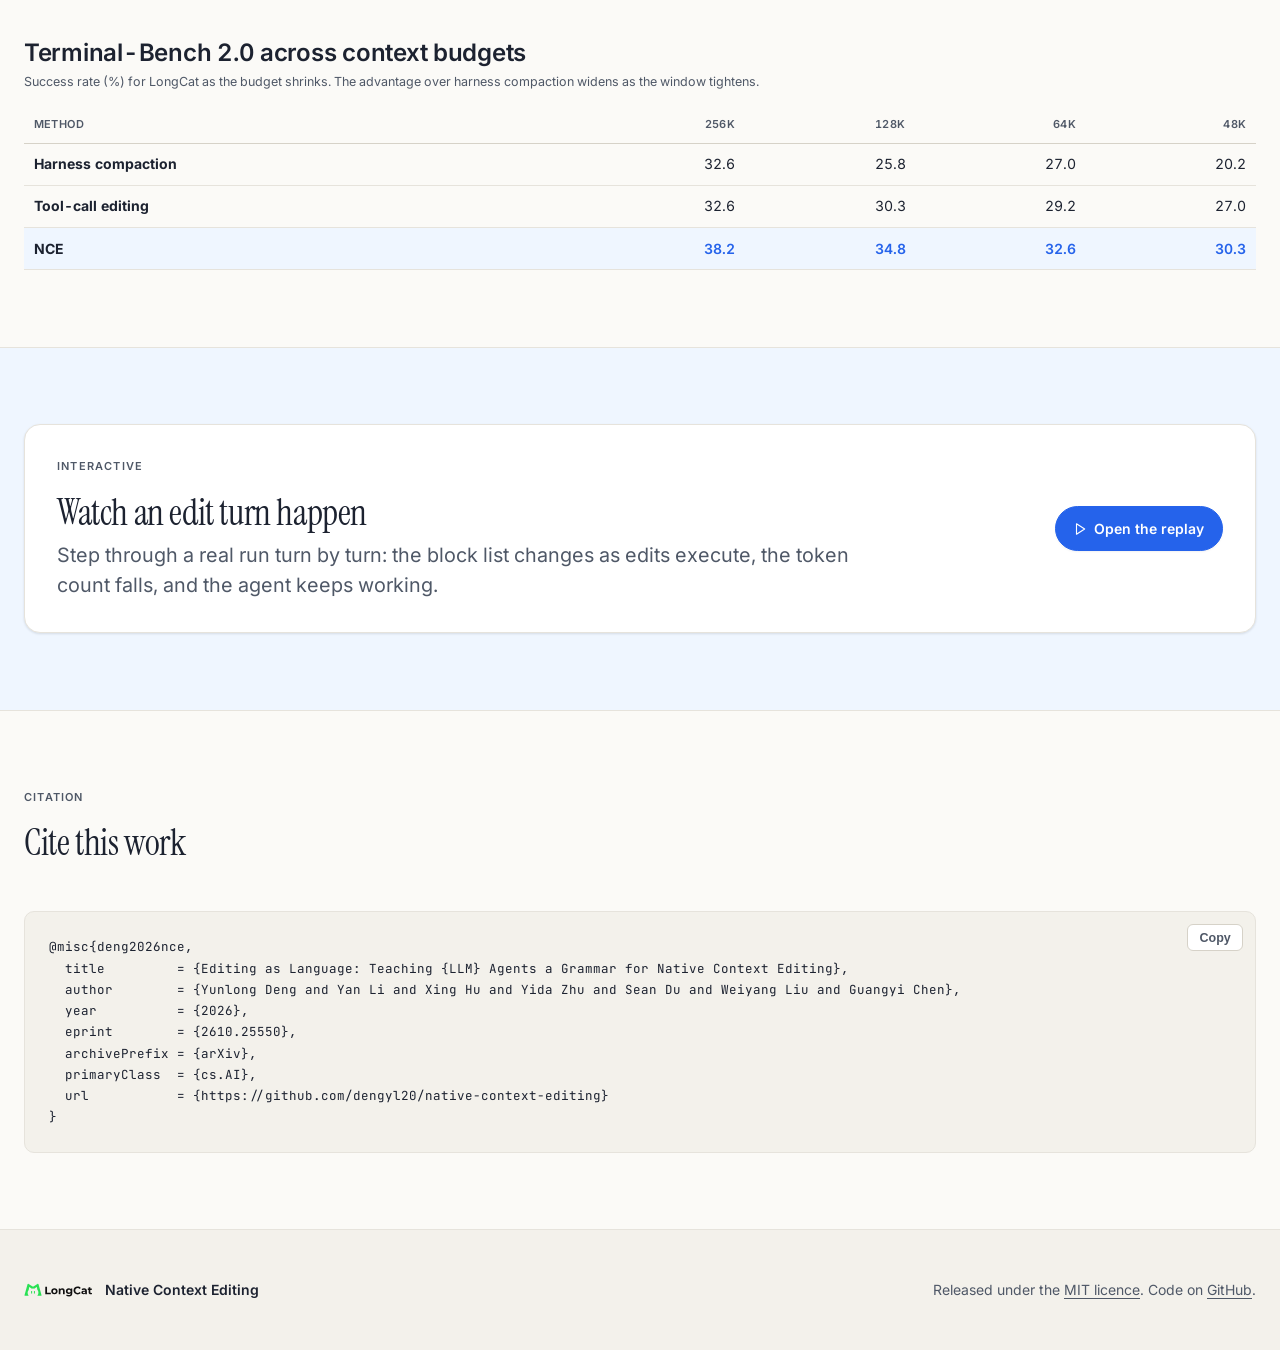
==== commit 86804e16: "Citation: primaryClass cs.CL -> cs.AI The arXiv listing files this under Artificial Intelligence (cs" ====
--- a/docs/index.html
+++ b/docs/index.html
@@ -460,7 +460,7 @@
   year          = {2026},
   eprint        = {2610.25550},
   archivePrefix = {arXiv},
-  primaryClass  = {cs.CL},
+  primaryClass  = {cs.AI},
   url           = {https://github.com/dengyl20/native-context-editing}
 }</pre>
     </div>
